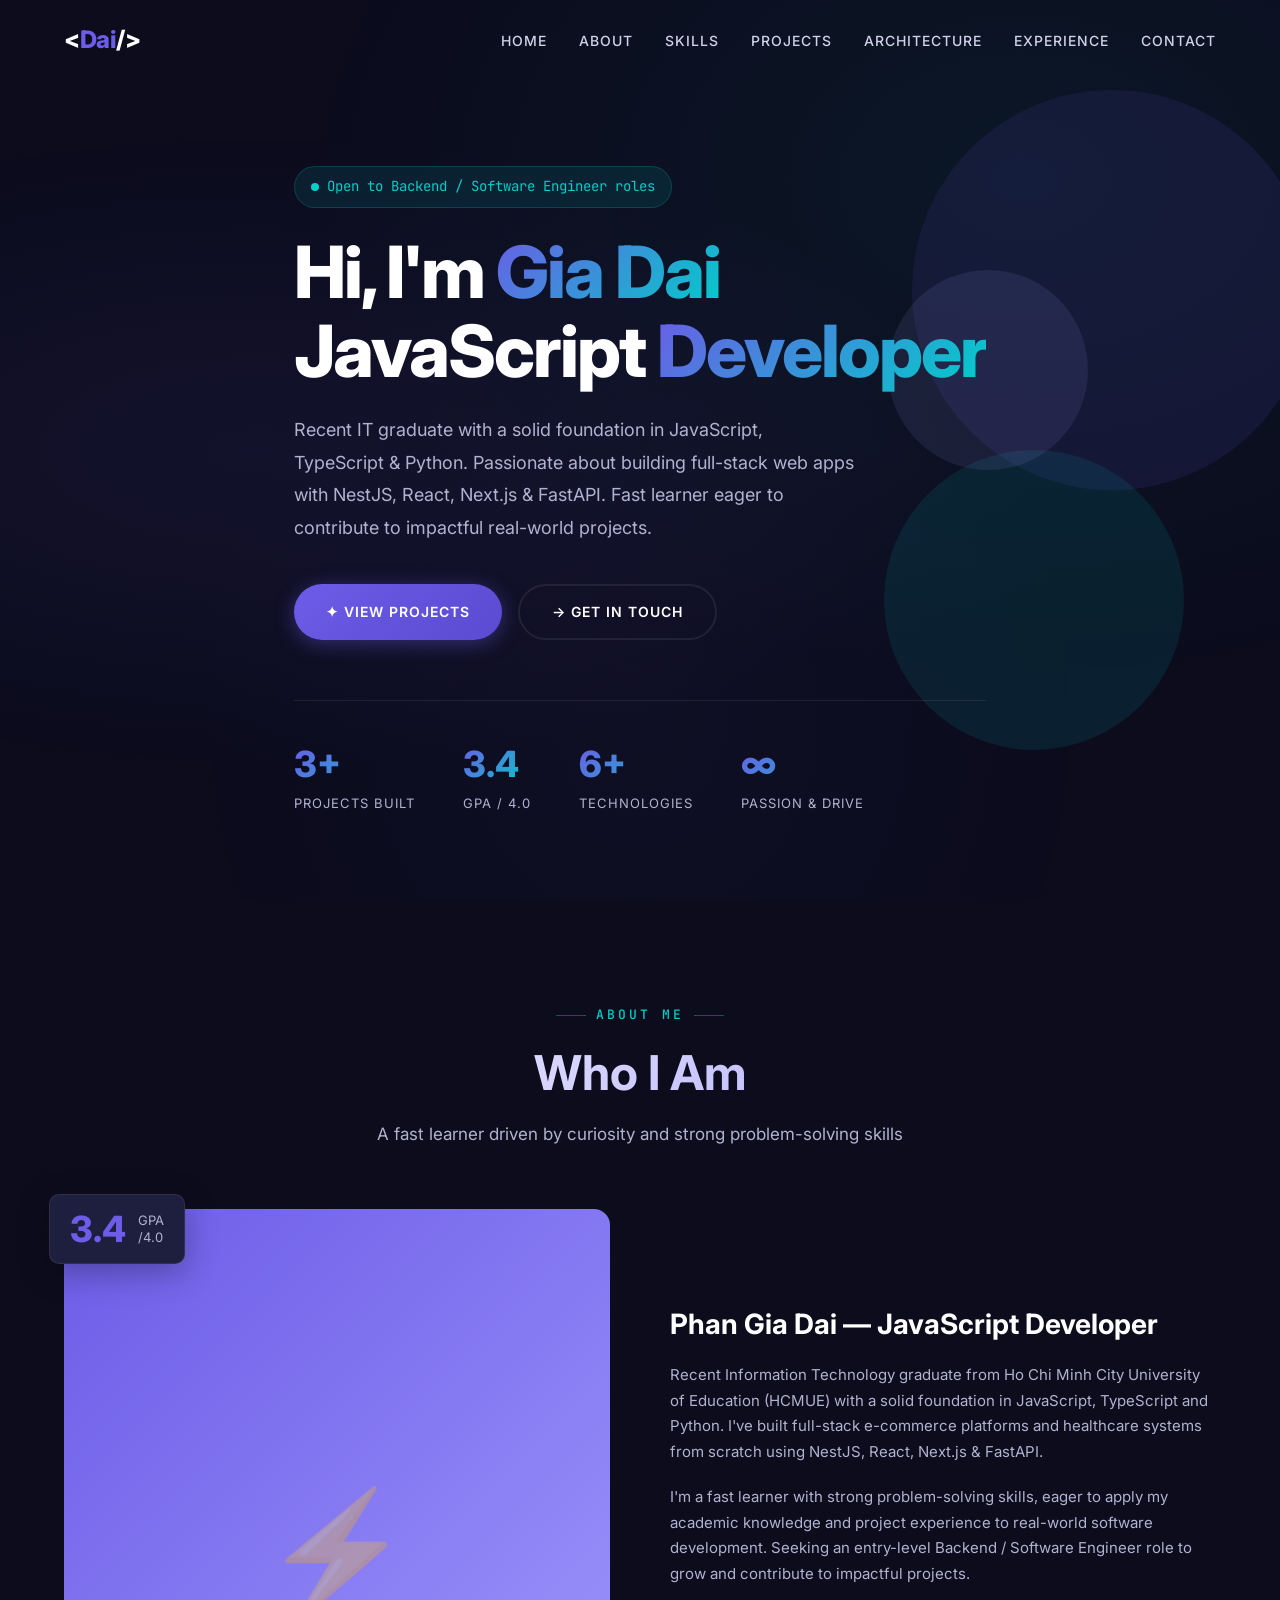
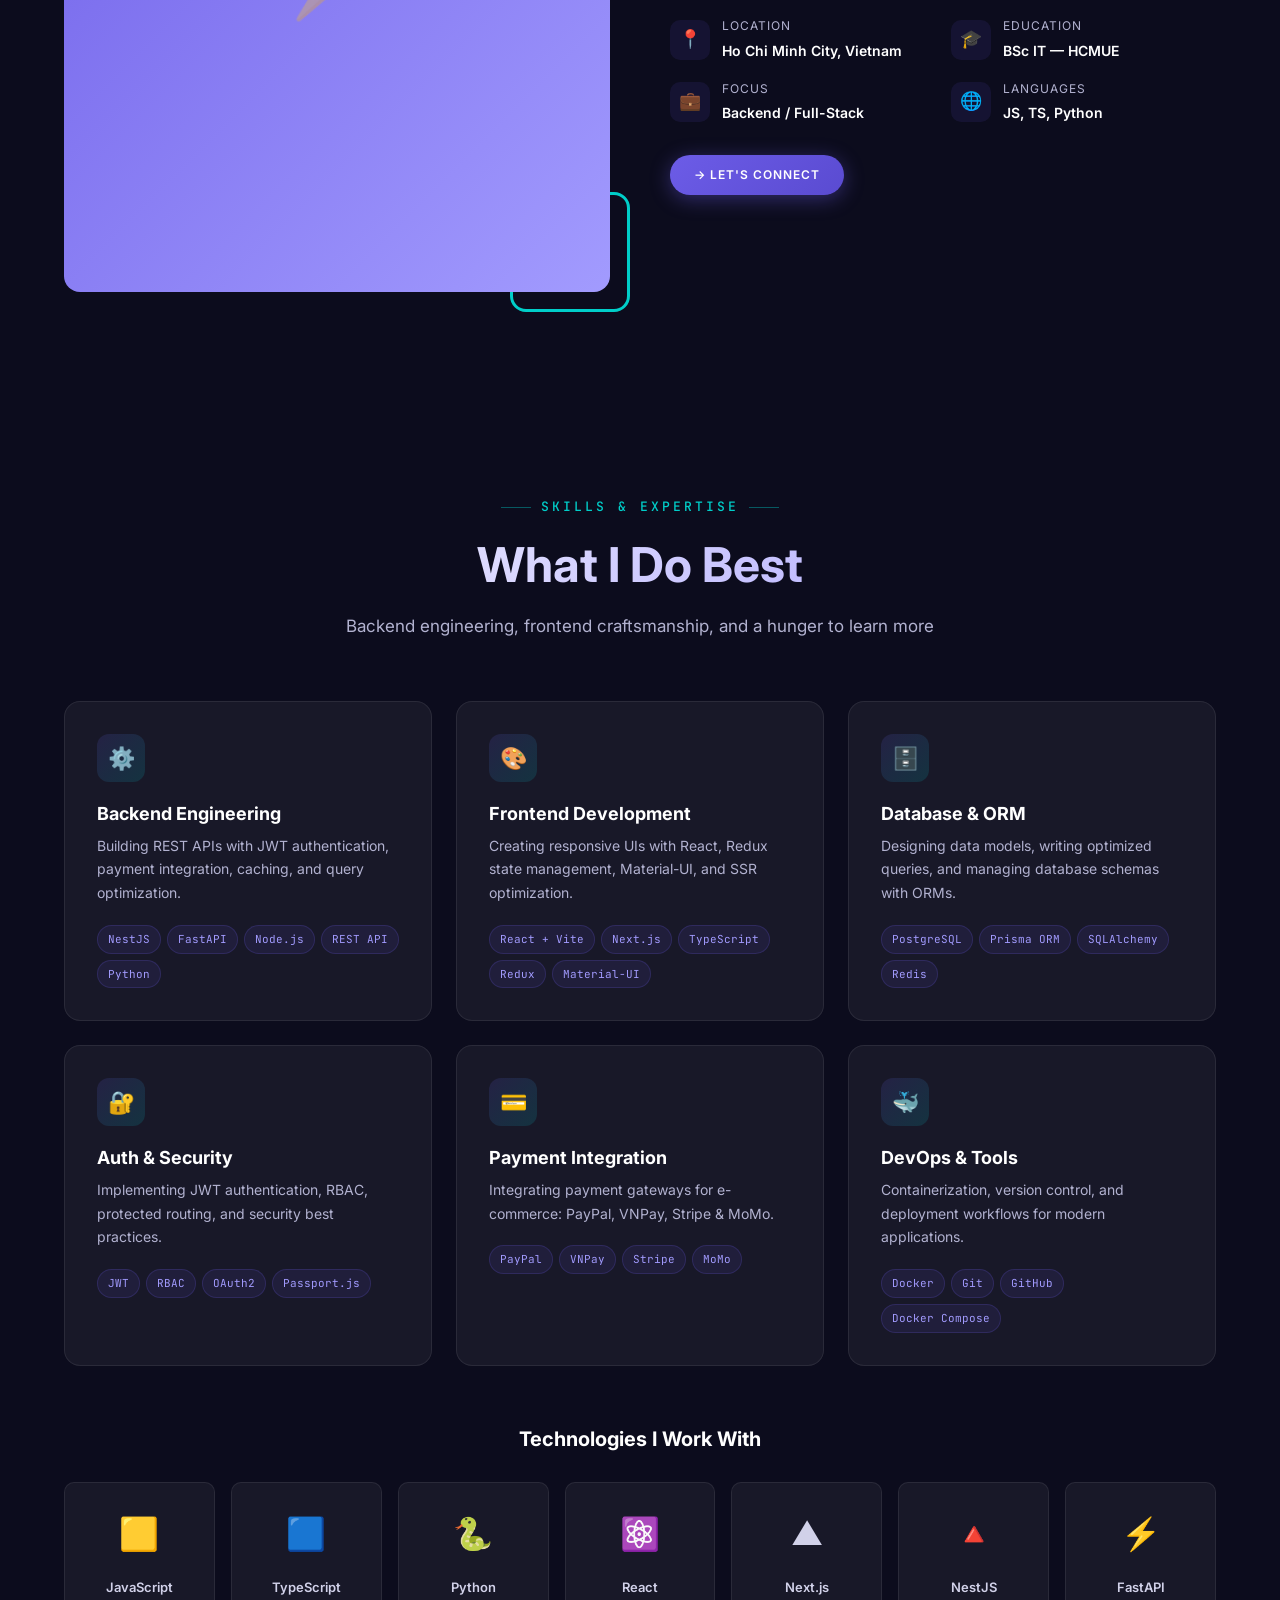
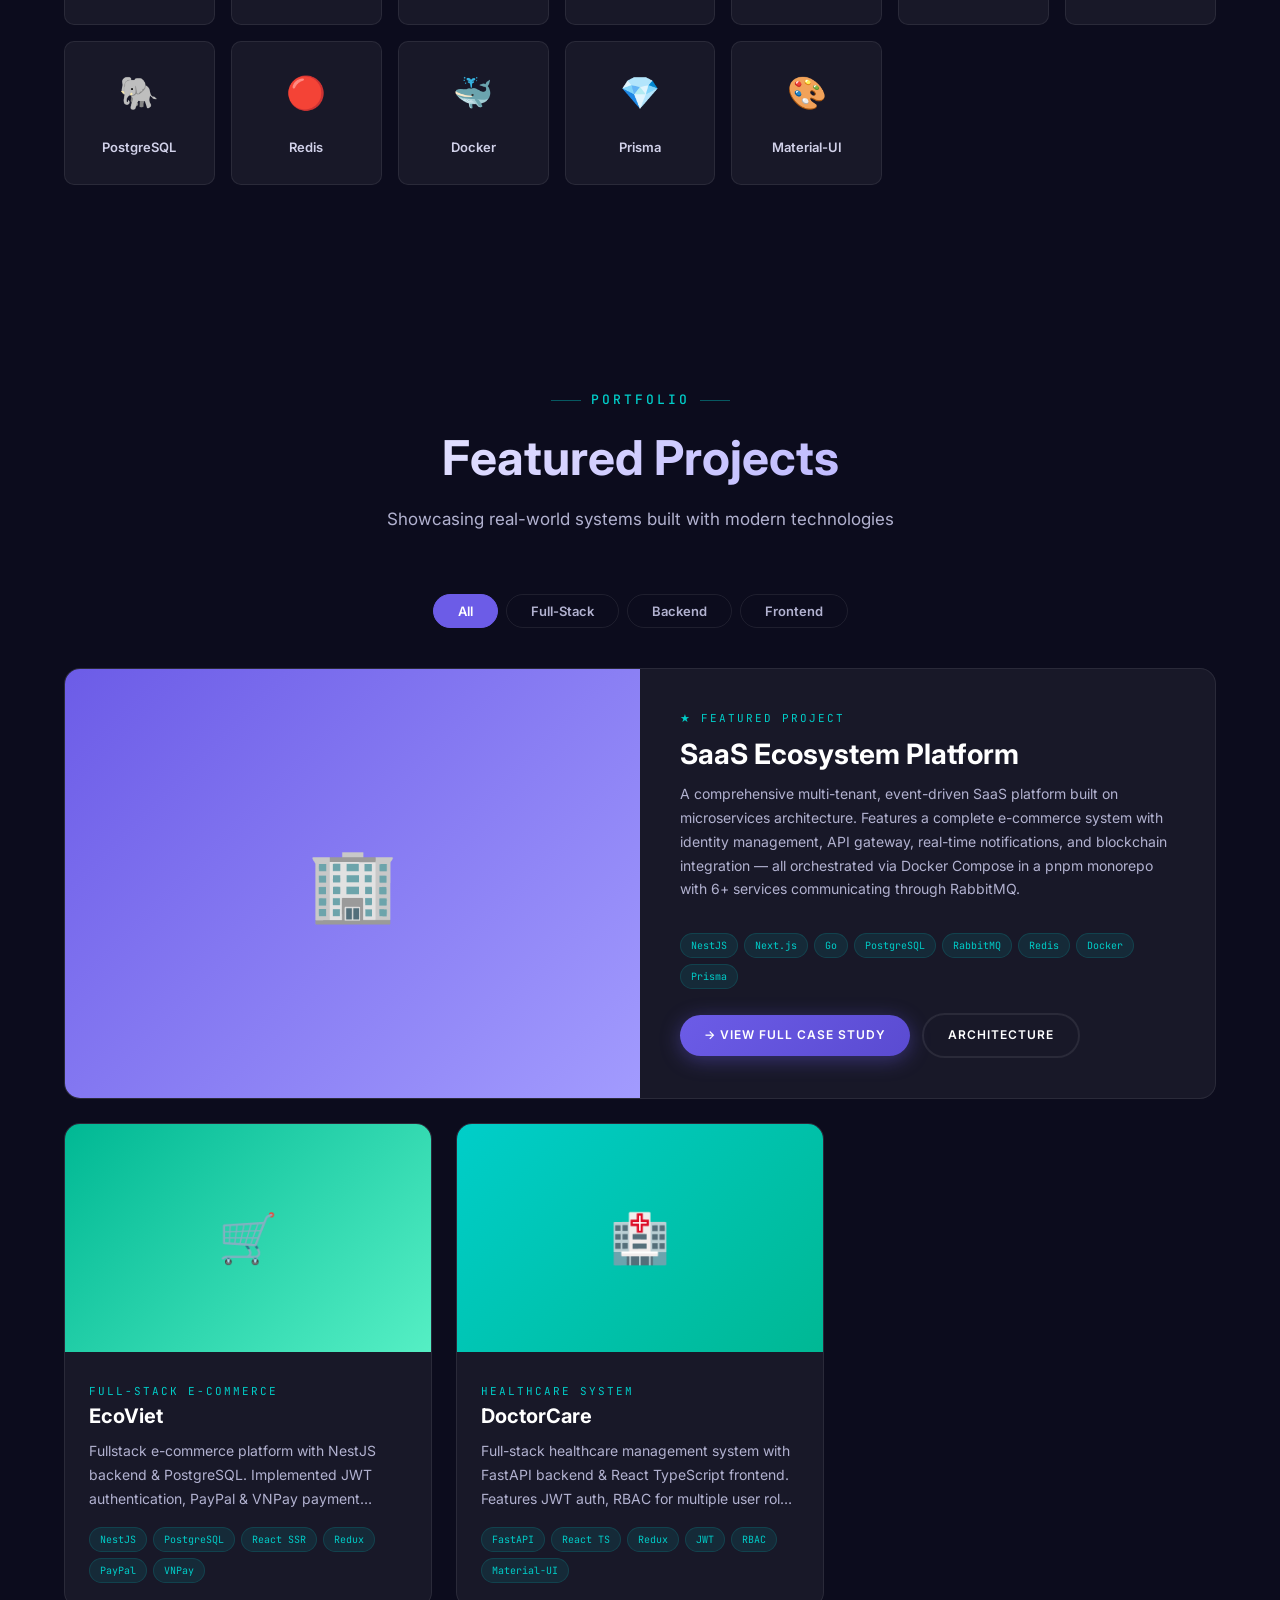
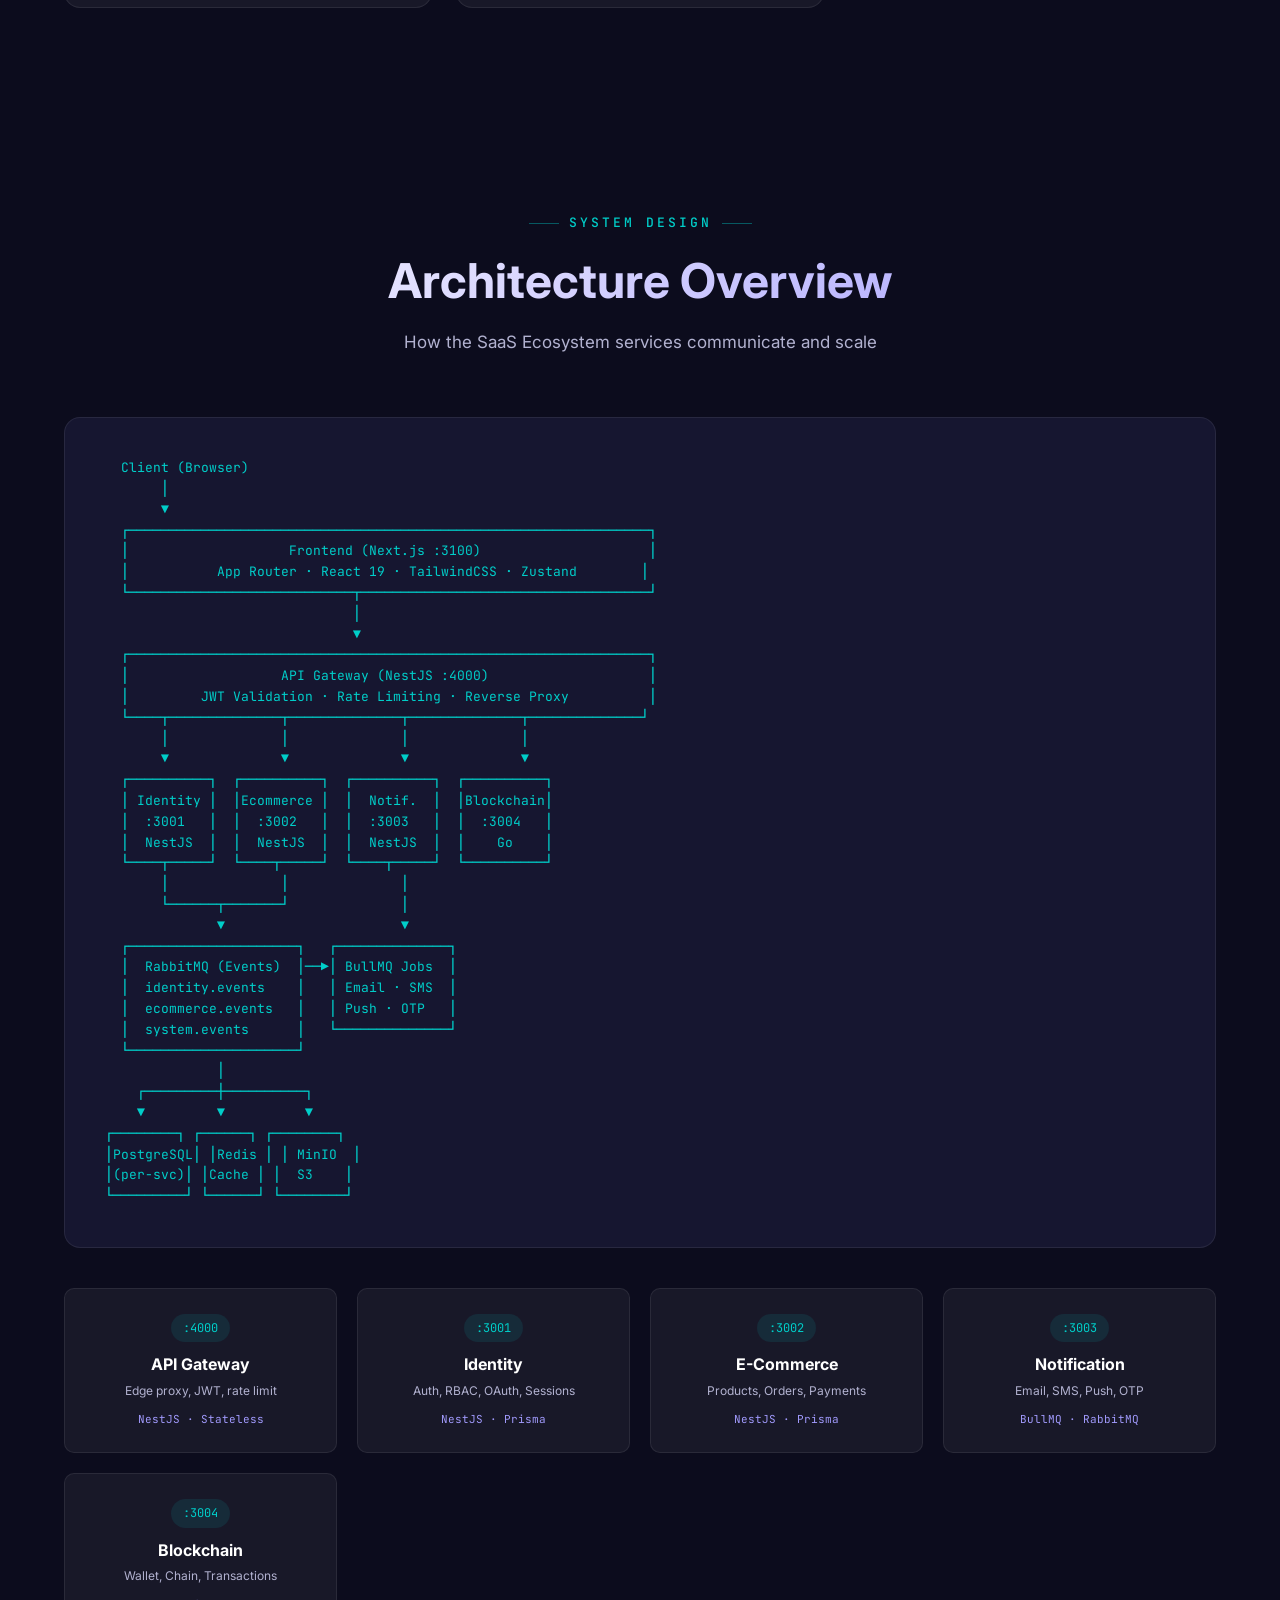
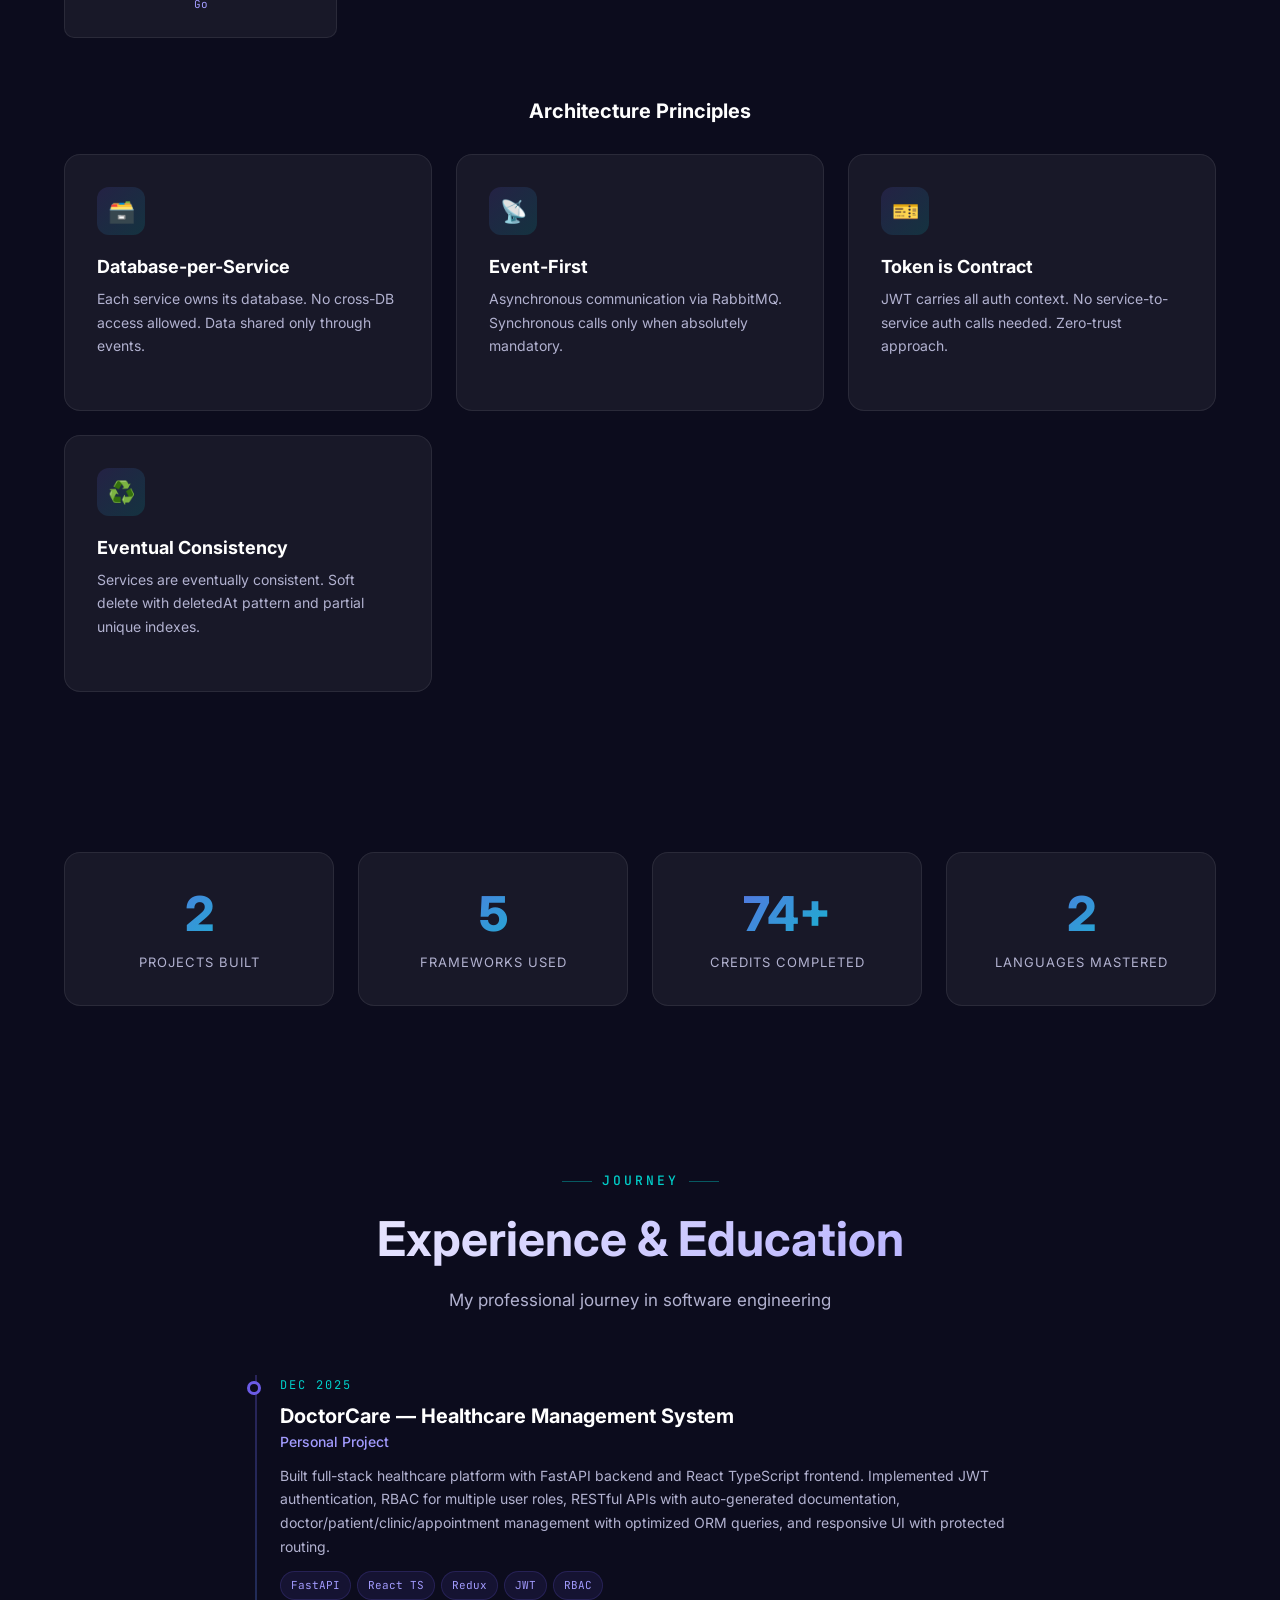
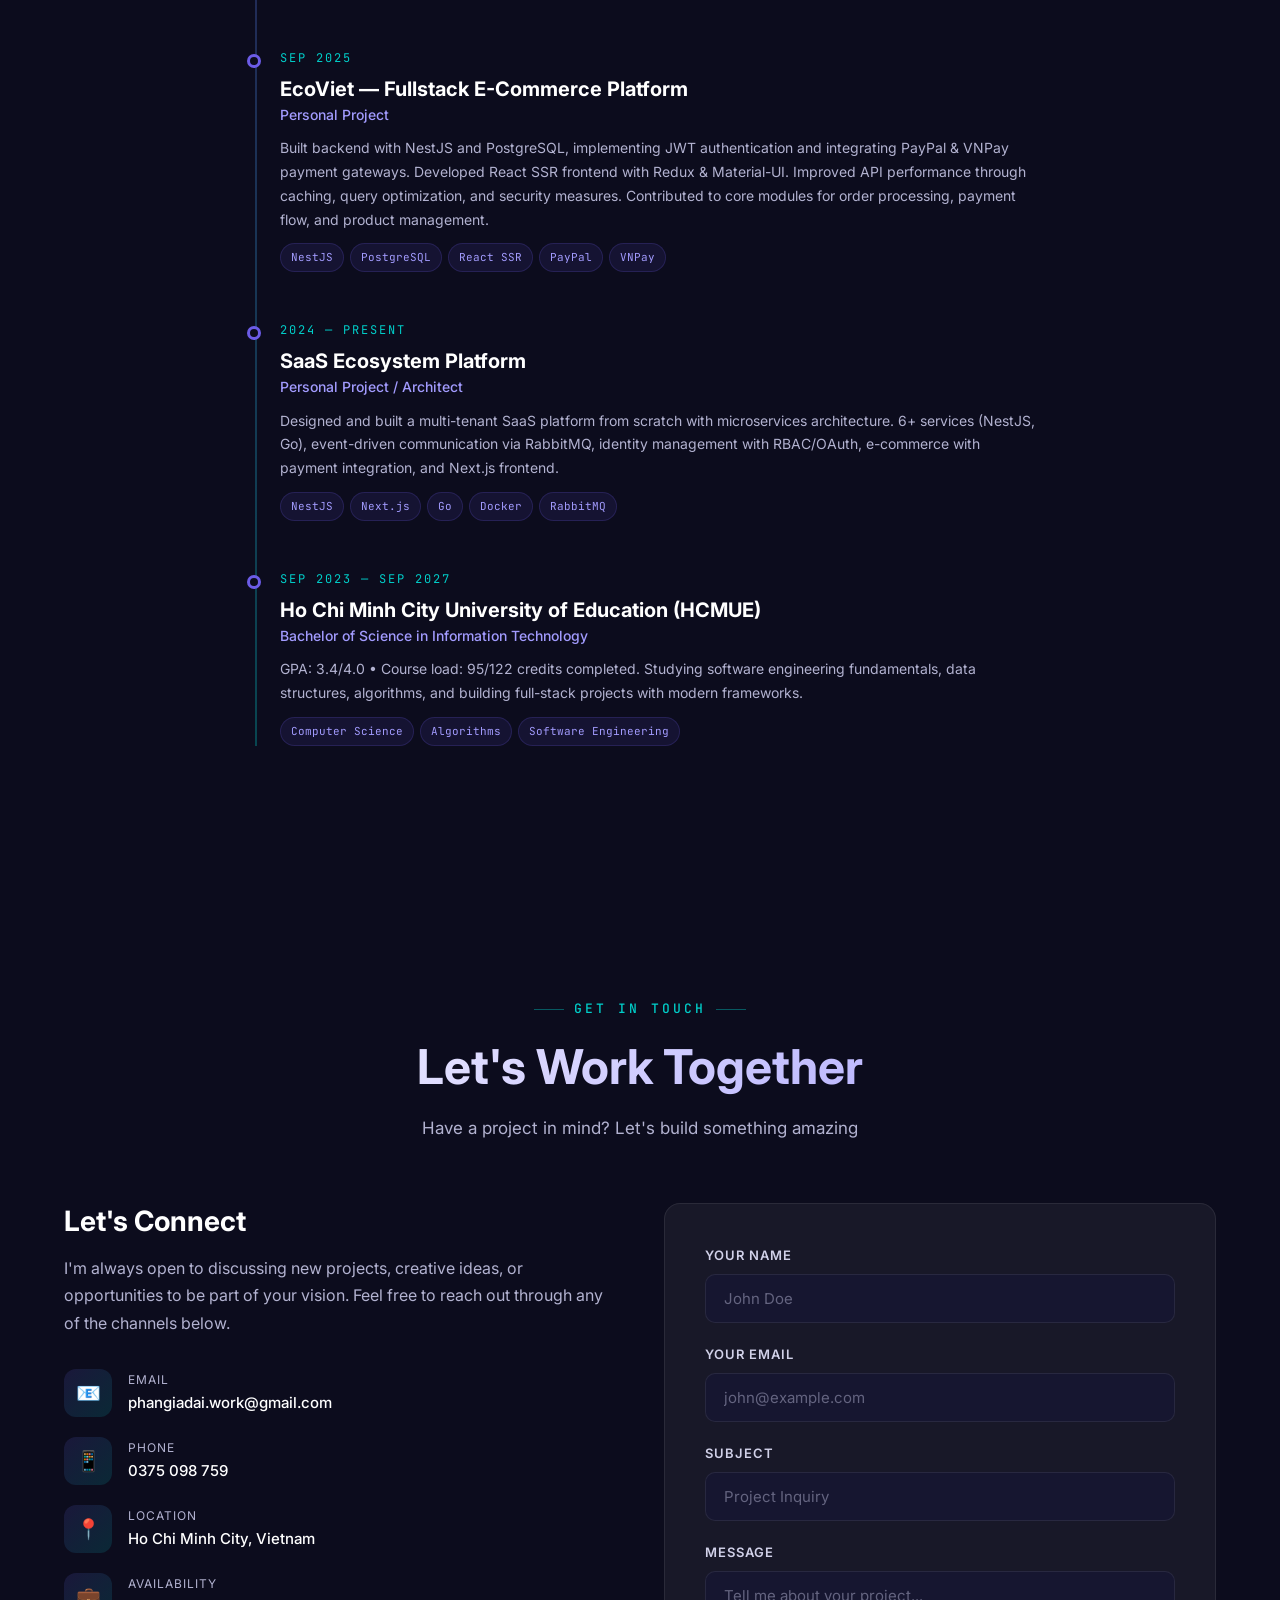
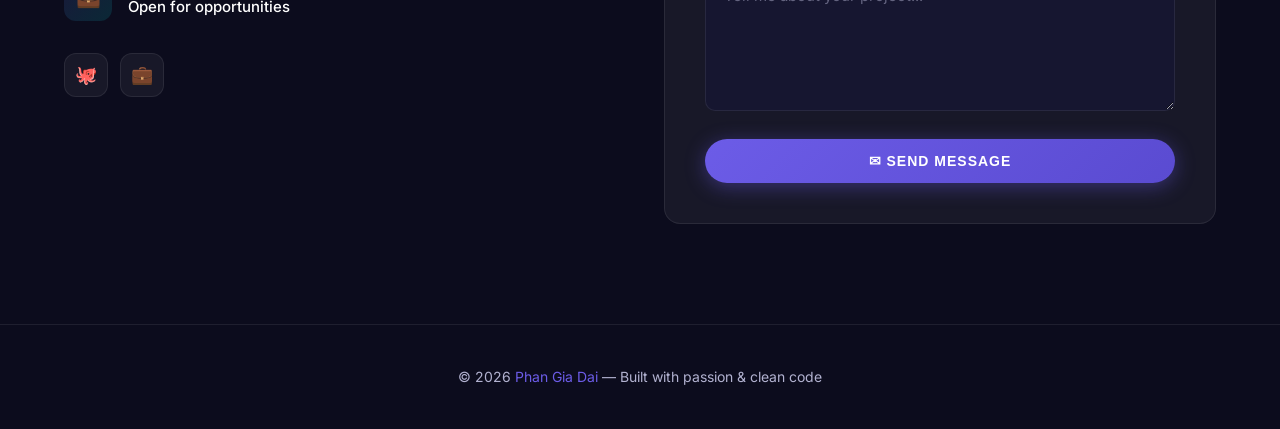
==== index.html @ 035bccf8 "init" ====
<!DOCTYPE html>
<html lang="vi">
<head>
  <meta charset="UTF-8">
  <meta name="viewport" content="width=device-width, initial-scale=1.0">
  <meta name="description" content="Phan Gia Dai - JavaScript Developer | Portfolio showcasing full-stack web development, NestJS, React, FastAPI">
  <meta name="author" content="Phan Gia Dai">
  <title>Phan Gia Dai | JavaScript Developer</title>

  <!-- Fonts -->
  <link rel="preconnect" href="https://fonts.googleapis.com">
  <link rel="preconnect" href="https://fonts.gstatic.com" crossorigin>
  <link href="https://fonts.googleapis.com/css2?family=Inter:wght@300;400;500;600;700;800;900&family=JetBrains+Mono:wght@400;500;600;700&display=swap" rel="stylesheet">

  <!-- Styles -->
  <link rel="stylesheet" href="css/style.css">

  <!-- Favicon -->
  <link rel="icon" href="data:image/svg+xml,<svg xmlns='http://www.w3.org/2000/svg' viewBox='0 0 100 100'><text y='.9em' font-size='90'>⚡</text></svg>">
</head>
<body>

  <!-- ==================== NAVIGATION ==================== -->
  <nav class="navbar" id="navbar">
    <div class="container">
      <a href="#hero" class="nav-logo">&lt;<span>Dai</span>/&gt;</a>
      <ul class="nav-links" id="navLinks">
        <li><a href="#hero">Home</a></li>
        <li><a href="#about">About</a></li>
        <li><a href="#skills">Skills</a></li>
        <li><a href="#projects">Projects</a></li>
        <li><a href="#architecture">Architecture</a></li>
        <li><a href="#experience">Experience</a></li>
        <li><a href="#contact">Contact</a></li>
      </ul>
      <div class="nav-toggle" id="navToggle">
        <span></span>
        <span></span>
        <span></span>
      </div>
    </div>
  </nav>

  <!-- ==================== HERO ==================== -->
  <section class="hero" id="hero">
    <div class="container">
      <div class="hero-content">
        <div class="hero-label">
          <span class="dot"></span>
          Open to Backend / Software Engineer roles
        </div>
        <h1 class="hero-title">
          Hi, I'm <span class="gradient">Gia Dai</span><br>
          JavaScript <span class="gradient">Developer</span>
        </h1>
        <p class="hero-desc">
          Recent IT graduate with a solid foundation in JavaScript, TypeScript &amp; Python. 
          Passionate about building full-stack web apps with NestJS, React, Next.js &amp; FastAPI. 
          Fast learner eager to contribute to impactful real-world projects.
        </p>
        <div class="hero-buttons">
          <a href="#projects" class="btn btn-primary">
            ✦ View Projects
          </a>
          <a href="#contact" class="btn btn-outline">
            → Get in Touch
          </a>
        </div>
        <div class="hero-stats">
          <div class="hero-stat">
            <h3>3+</h3>
            <p>Projects Built</p>
          </div>
          <div class="hero-stat">
            <h3>3.4</h3>
            <p>GPA / 4.0</p>
          </div>
          <div class="hero-stat">
            <h3>6+</h3>
            <p>Technologies</p>
          </div>
          <div class="hero-stat">
            <h3>∞</h3>
            <p>Passion & Drive</p>
          </div>
        </div>
      </div>
    </div>
    <div class="hero-shapes">
      <div class="shape shape-1"></div>
      <div class="shape shape-2"></div>
      <div class="shape shape-3"></div>
    </div>
  </section>

  <!-- ==================== ABOUT ==================== -->
  <section class="section" id="about">
    <div class="container">
      <div class="section-header">
        <span class="section-label">About Me</span>
        <h2 class="section-title">Who I Am</h2>
        <p class="section-desc">A fast learner driven by curiosity and strong problem-solving skills</p>
      </div>
      <div class="about-grid">
        <div class="about-image fade-up">
          <div class="about-image-main glow-purple">
            <span class="code-icon">⚡</span>
          </div>
          <div class="about-image-decoration"></div>
          <div class="about-image-float">
            <span class="years">3.4</span>
            <span>GPA<br>/4.0</span>
          </div>
        </div>
        <div class="about-text fade-up">
          <h3>Phan Gia Dai — JavaScript Developer</h3>
          <p>
            Recent Information Technology graduate from Ho Chi Minh City University of Education (HCMUE) 
            with a solid foundation in JavaScript, TypeScript and Python. I've built full-stack 
            e-commerce platforms and healthcare systems from scratch using NestJS, React, Next.js &amp; FastAPI.
          </p>
          <p>
            I'm a fast learner with strong problem-solving skills, eager to apply my academic knowledge 
            and project experience to real-world software development. Seeking an entry-level 
            Backend / Software Engineer role to grow and contribute to impactful projects.
          </p>
          <div class="about-info">
            <div class="about-info-item">
              <div class="icon">📍</div>
              <div>
                <div class="label">Location</div>
                <div class="value">Ho Chi Minh City, Vietnam</div>
              </div>
            </div>
            <div class="about-info-item">
              <div class="icon">🎓</div>
              <div>
                <div class="label">Education</div>
                <div class="value">BSc IT — HCMUE</div>
              </div>
            </div>
            <div class="about-info-item">
              <div class="icon">💼</div>
              <div>
                <div class="label">Focus</div>
                <div class="value">Backend / Full-Stack</div>
              </div>
            </div>
            <div class="about-info-item">
              <div class="icon">🌐</div>
              <div>
                <div class="label">Languages</div>
                <div class="value">JS, TS, Python</div>
              </div>
            </div>
          </div>
          <a href="#contact" class="btn btn-primary btn-sm">→ Let's Connect</a>
        </div>
      </div>
    </div>
  </section>

  <!-- ==================== SKILLS ==================== -->
  <section class="section" id="skills">
    <div class="container">
      <div class="section-header">
        <span class="section-label">Skills & Expertise</span>
        <h2 class="section-title">What I Do Best</h2>
        <p class="section-desc">Backend engineering, frontend craftsmanship, and a hunger to learn more</p>
      </div>

      <div class="skills-grid">
        <!-- Backend -->
        <div class="skill-card fade-up">
          <div class="skill-icon">⚙️</div>
          <h3>Backend Engineering</h3>
          <p>Building REST APIs with JWT authentication, payment integration, caching, and query optimization.</p>
          <div class="skill-tags">
            <span class="skill-tag">NestJS</span>
            <span class="skill-tag">FastAPI</span>
            <span class="skill-tag">Node.js</span>
            <span class="skill-tag">REST API</span>
            <span class="skill-tag">Python</span>
          </div>
        </div>

        <!-- Frontend -->
        <div class="skill-card fade-up">
          <div class="skill-icon">🎨</div>
          <h3>Frontend Development</h3>
          <p>Creating responsive UIs with React, Redux state management, Material-UI, and SSR optimization.</p>
          <div class="skill-tags">
            <span class="skill-tag">React + Vite</span>
            <span class="skill-tag">Next.js</span>
            <span class="skill-tag">TypeScript</span>
            <span class="skill-tag">Redux</span>
            <span class="skill-tag">Material-UI</span>
          </div>
        </div>

        <!-- Database -->
        <div class="skill-card fade-up">
          <div class="skill-icon">🗄️</div>
          <h3>Database & ORM</h3>
          <p>Designing data models, writing optimized queries, and managing database schemas with ORMs.</p>
          <div class="skill-tags">
            <span class="skill-tag">PostgreSQL</span>
            <span class="skill-tag">Prisma ORM</span>
            <span class="skill-tag">SQLAlchemy</span>
            <span class="skill-tag">Redis</span>
          </div>
        </div>

        <!-- Auth & Security -->
        <div class="skill-card fade-up">
          <div class="skill-icon">🔐</div>
          <h3>Auth & Security</h3>
          <p>Implementing JWT authentication, RBAC, protected routing, and security best practices.</p>
          <div class="skill-tags">
            <span class="skill-tag">JWT</span>
            <span class="skill-tag">RBAC</span>
            <span class="skill-tag">OAuth2</span>
            <span class="skill-tag">Passport.js</span>
          </div>
        </div>

        <!-- Payment -->
        <div class="skill-card fade-up">
          <div class="skill-icon">💳</div>
          <h3>Payment Integration</h3>
          <p>Integrating payment gateways for e-commerce: PayPal, VNPay, Stripe &amp; MoMo.</p>
          <div class="skill-tags">
            <span class="skill-tag">PayPal</span>
            <span class="skill-tag">VNPay</span>
            <span class="skill-tag">Stripe</span>
            <span class="skill-tag">MoMo</span>
          </div>
        </div>

        <!-- DevOps -->
        <div class="skill-card fade-up">
          <div class="skill-icon">🐳</div>
          <h3>DevOps & Tools</h3>
          <p>Containerization, version control, and deployment workflows for modern applications.</p>
          <div class="skill-tags">
            <span class="skill-tag">Docker</span>
            <span class="skill-tag">Git</span>
            <span class="skill-tag">GitHub</span>
            <span class="skill-tag">Docker Compose</span>
          </div>
        </div>
      </div>

      <!-- Tech Stack Icons -->
      <div style="margin-top: 60px;">
        <h3 style="text-align: center; margin-bottom: 30px; font-size: 20px;">Technologies I Work With</h3>
        <div class="tech-grid">
          <div class="tech-item fade-up"><span class="emoji">🟨</span><span>JavaScript</span></div>
          <div class="tech-item fade-up"><span class="emoji">🟦</span><span>TypeScript</span></div>
          <div class="tech-item fade-up"><span class="emoji">🐍</span><span>Python</span></div>
          <div class="tech-item fade-up"><span class="emoji">⚛️</span><span>React</span></div>
          <div class="tech-item fade-up"><span class="emoji">▲</span><span>Next.js</span></div>
          <div class="tech-item fade-up"><span class="emoji">🔺</span><span>NestJS</span></div>
          <div class="tech-item fade-up"><span class="emoji">⚡</span><span>FastAPI</span></div>
          <div class="tech-item fade-up"><span class="emoji">🐘</span><span>PostgreSQL</span></div>
          <div class="tech-item fade-up"><span class="emoji">🔴</span><span>Redis</span></div>
          <div class="tech-item fade-up"><span class="emoji">🐳</span><span>Docker</span></div>
          <div class="tech-item fade-up"><span class="emoji">💎</span><span>Prisma</span></div>
          <div class="tech-item fade-up"><span class="emoji">🎨</span><span>Material-UI</span></div>
        </div>
      </div>
    </div>
  </section>

  <!-- ==================== PROJECTS ==================== -->
  <section class="section" id="projects">
    <div class="container">
      <div class="section-header">
        <span class="section-label">Portfolio</span>
        <h2 class="section-title">Featured Projects</h2>
        <p class="section-desc">Showcasing real-world systems built with modern technologies</p>
      </div>

      <div class="portfolio-filters">
        <button class="filter-btn active" data-filter="all">All</button>
        <button class="filter-btn" data-filter="fullstack">Full-Stack</button>
        <button class="filter-btn" data-filter="backend">Backend</button>
        <button class="filter-btn" data-filter="frontend">Frontend</button>
      </div>

      <div class="portfolio-grid">

        <!-- FEATURED: SaaS Ecosystem -->
        <div class="project-featured fade-up" data-category="fullstack">
          <div class="project-image">
            <div class="project-image-bg glow-purple" style="font-size: 72px;">
              🏢
            </div>
          </div>
          <div class="project-content">
            <span class="project-category">★ Featured Project</span>
            <h3>SaaS Ecosystem Platform</h3>
            <p>
              A comprehensive multi-tenant, event-driven SaaS platform built on microservices architecture. 
              Features a complete e-commerce system with identity management, API gateway, real-time 
              notifications, and blockchain integration — all orchestrated via Docker Compose in a 
              pnpm monorepo with 6+ services communicating through RabbitMQ.
            </p>
            <div class="project-tech" style="margin-top: 16px;">
              <span class="project-tech-tag">NestJS</span>
              <span class="project-tech-tag">Next.js</span>
              <span class="project-tech-tag">Go</span>
              <span class="project-tech-tag">PostgreSQL</span>
              <span class="project-tech-tag">RabbitMQ</span>
              <span class="project-tech-tag">Redis</span>
              <span class="project-tech-tag">Docker</span>
              <span class="project-tech-tag">Prisma</span>
            </div>
            <div style="margin-top: 24px;">
              <a href="project-saas.html" class="btn btn-primary btn-sm">→ View Full Case Study</a>
              <a href="#architecture" class="btn btn-outline btn-sm" style="margin-left: 8px;">Architecture</a>
            </div>
          </div>
        </div>

        <!-- EcoViet -->
        <div class="project-card fade-up" data-category="fullstack">
          <div class="project-image">
            <div class="project-image-bg glow-green">🛒</div>
            <div class="project-overlay">
              <a href="https://github.com/phangiadaiwork/EcoViet" target="_blank" rel="noopener noreferrer" class="btn btn-primary btn-sm">View on GitHub</a>
            </div>
          </div>
          <div class="project-content">
            <span class="project-category">Full-Stack E-Commerce</span>
            <h3>EcoViet</h3>
            <p>
              Fullstack e-commerce platform with NestJS backend &amp; PostgreSQL. Implemented JWT authentication,
              PayPal &amp; VNPay payment gateways, React SSR frontend with Redux &amp; Material-UI. 
              Optimized API performance through caching, query optimization, and security measures.
            </p>
            <div class="project-tech">
              <span class="project-tech-tag">NestJS</span>
              <span class="project-tech-tag">PostgreSQL</span>
              <span class="project-tech-tag">React SSR</span>
              <span class="project-tech-tag">Redux</span>
              <span class="project-tech-tag">PayPal</span>
              <span class="project-tech-tag">VNPay</span>
            </div>
          </div>
        </div>

        <!-- DoctorCare -->
        <div class="project-card fade-up" data-category="fullstack">
          <div class="project-image">
            <div class="project-image-bg glow-teal">🏥</div>
            <div class="project-overlay">
              <a href="https://github.com/fidai/doctorcare" target="_blank" rel="noopener noreferrer" class="btn btn-primary btn-sm">View on GitHub</a>
            </div>
          </div>
          <div class="project-content">
            <span class="project-category">Healthcare System</span>
            <h3>DoctorCare</h3>
            <p>
              Full-stack healthcare management system with FastAPI backend &amp; React TypeScript frontend. 
              Features JWT auth, RBAC for multiple user roles, auto-generated API docs, doctor/patient/clinic 
              management, appointment scheduling, and responsive UI with protected routing.
            </p>
            <div class="project-tech">
              <span class="project-tech-tag">FastAPI</span>
              <span class="project-tech-tag">React TS</span>
              <span class="project-tech-tag">Redux</span>
              <span class="project-tech-tag">JWT</span>
              <span class="project-tech-tag">RBAC</span>
              <span class="project-tech-tag">Material-UI</span>
            </div>
          </div>
        </div>

      </div>
    </div>
  </section>

  <!-- ==================== ARCHITECTURE ==================== -->
  <section class="section" id="architecture">
    <div class="container">
      <div class="section-header">
        <span class="section-label">System Design</span>
        <h2 class="section-title">Architecture Overview</h2>
        <p class="section-desc">How the SaaS Ecosystem services communicate and scale</p>
      </div>

      <div class="arch-diagram fade-up">
<pre>
  Client (Browser)
       │
       ▼
  ┌─────────────────────────────────────────────────────────────────┐
  │                    Frontend (Next.js :3100)                     │
  │           App Router · React 19 · TailwindCSS · Zustand        │
  └────────────────────────────┬────────────────────────────────────┘
                               │
                               ▼
  ┌─────────────────────────────────────────────────────────────────┐
  │                   API Gateway (NestJS :4000)                    │
  │         JWT Validation · Rate Limiting · Reverse Proxy          │
  └────┬──────────────┬──────────────┬──────────────┬──────────────┘
       │              │              │              │
       ▼              ▼              ▼              ▼
  ┌──────────┐  ┌──────────┐  ┌──────────┐  ┌──────────┐
  │ Identity │  │Ecommerce │  │  Notif.  │  │Blockchain│
  │  :3001   │  │  :3002   │  │  :3003   │  │  :3004   │
  │  NestJS  │  │  NestJS  │  │  NestJS  │  │    Go    │
  └────┬─────┘  └────┬─────┘  └────┬─────┘  └──────────┘
       │              │              │
       └──────┬───────┘              │
              ▼                      ▼
  ┌─────────────────────┐   ┌──────────────┐
  │  RabbitMQ (Events)  │──▶│ BullMQ Jobs  │
  │  identity.events    │   │ Email · SMS  │
  │  ecommerce.events   │   │ Push · OTP   │
  │  system.events      │   └──────────────┘
  └─────────────────────┘
              │
    ┌─────────┼──────────┐
    ▼         ▼          ▼
┌────────┐ ┌──────┐ ┌────────┐
│PostgreSQL│ │Redis │ │ MinIO  │
│(per-svc)│ │Cache │ │  S3    │
└─────────┘ └──────┘ └────────┘
</pre>
      </div>

      <div class="arch-services">
        <div class="arch-service fade-up">
          <span class="port">:4000</span>
          <h4>API Gateway</h4>
          <p>Edge proxy, JWT, rate limit</p>
          <div class="tech-label">NestJS · Stateless</div>
        </div>
        <div class="arch-service fade-up">
          <span class="port">:3001</span>
          <h4>Identity</h4>
          <p>Auth, RBAC, OAuth, Sessions</p>
          <div class="tech-label">NestJS · Prisma</div>
        </div>
        <div class="arch-service fade-up">
          <span class="port">:3002</span>
          <h4>E-Commerce</h4>
          <p>Products, Orders, Payments</p>
          <div class="tech-label">NestJS · Prisma</div>
        </div>
        <div class="arch-service fade-up">
          <span class="port">:3003</span>
          <h4>Notification</h4>
          <p>Email, SMS, Push, OTP</p>
          <div class="tech-label">BullMQ · RabbitMQ</div>
        </div>
        <div class="arch-service fade-up">
          <span class="port">:3004</span>
          <h4>Blockchain</h4>
          <p>Wallet, Chain, Transactions</p>
          <div class="tech-label">Go</div>
        </div>
      </div>

      <!-- Architecture Principles -->
      <div style="margin-top: 60px;">
        <h3 style="text-align: center; margin-bottom: 30px; font-size: 20px;">Architecture Principles</h3>
        <div class="skills-grid">
          <div class="skill-card fade-up">
            <div class="skill-icon">🗃️</div>
            <h3>Database-per-Service</h3>
            <p>Each service owns its database. No cross-DB access allowed. Data shared only through events.</p>
          </div>
          <div class="skill-card fade-up">
            <div class="skill-icon">📡</div>
            <h3>Event-First</h3>
            <p>Asynchronous communication via RabbitMQ. Synchronous calls only when absolutely mandatory.</p>
          </div>
          <div class="skill-card fade-up">
            <div class="skill-icon">🎫</div>
            <h3>Token is Contract</h3>
            <p>JWT carries all auth context. No service-to-service auth calls needed. Zero-trust approach.</p>
          </div>
          <div class="skill-card fade-up">
            <div class="skill-icon">♻️</div>
            <h3>Eventual Consistency</h3>
            <p>Services are eventually consistent. Soft delete with deletedAt pattern and partial unique indexes.</p>
          </div>
        </div>
      </div>
    </div>
  </section>

  <!-- ==================== COUNTERS ==================== -->
  <section class="section" style="padding: 60px 0;">
    <div class="container">
      <div class="counters">
        <div class="counter-box fade-up">
          <div class="counter-number" data-target="3">0</div>
          <p>Projects Built</p>
        </div>
        <div class="counter-box fade-up">
          <div class="counter-number" data-target="6">0</div>
          <p>Frameworks Used</p>
        </div>
        <div class="counter-box fade-up">
          <div class="counter-number" data-target="95">0</div>
          <p>Credits Completed</p>
        </div>
        <div class="counter-box fade-up">
          <div class="counter-number" data-target="3">0</div>
          <p>Languages Mastered</p>
        </div>
      </div>
    </div>
  </section>

  <!-- ==================== EXPERIENCE ==================== -->
  <section class="section" id="experience">
    <div class="container">
      <div class="section-header">
        <span class="section-label">Journey</span>
        <h2 class="section-title">Experience & Education</h2>
        <p class="section-desc">My professional journey in software engineering</p>
      </div>

      <div class="timeline">
        <div class="timeline-item fade-up">
          <div class="timeline-date">Dec 2025</div>
          <h3>DoctorCare — Healthcare Management System</h3>
          <h4>Personal Project</h4>
          <p>
            Built full-stack healthcare platform with FastAPI backend and React TypeScript frontend. 
            Implemented JWT authentication, RBAC for multiple user roles, RESTful APIs with 
            auto-generated documentation, doctor/patient/clinic/appointment management with 
            optimized ORM queries, and responsive UI with protected routing.
          </p>
          <div class="timeline-tags">
            <span class="skill-tag">FastAPI</span>
            <span class="skill-tag">React TS</span>
            <span class="skill-tag">Redux</span>
            <span class="skill-tag">JWT</span>
            <span class="skill-tag">RBAC</span>
          </div>
        </div>

        <div class="timeline-item fade-up">
          <div class="timeline-date">Sep 2025</div>
          <h3>EcoViet — Fullstack E-Commerce Platform</h3>
          <h4>Personal Project</h4>
          <p>
            Built backend with NestJS and PostgreSQL, implementing JWT authentication and integrating 
            PayPal &amp; VNPay payment gateways. Developed React SSR frontend with Redux &amp; Material-UI. 
            Improved API performance through caching, query optimization, and security measures. 
            Contributed to core modules for order processing, payment flow, and product management.
          </p>
          <div class="timeline-tags">
            <span class="skill-tag">NestJS</span>
            <span class="skill-tag">PostgreSQL</span>
            <span class="skill-tag">React SSR</span>
            <span class="skill-tag">PayPal</span>
            <span class="skill-tag">VNPay</span>
          </div>
        </div>

        <div class="timeline-item fade-up">
          <div class="timeline-date">2024 — Present</div>
          <h3>SaaS Ecosystem Platform</h3>
          <h4>Personal Project / Architect</h4>
          <p>
            Designed and built a multi-tenant SaaS platform from scratch with microservices architecture. 
            6+ services (NestJS, Go), event-driven communication via RabbitMQ, identity management 
            with RBAC/OAuth, e-commerce with payment integration, and Next.js frontend.
          </p>
          <div class="timeline-tags">
            <span class="skill-tag">NestJS</span>
            <span class="skill-tag">Next.js</span>
            <span class="skill-tag">Go</span>
            <span class="skill-tag">Docker</span>
            <span class="skill-tag">RabbitMQ</span>
          </div>
        </div>

        <div class="timeline-item fade-up">
          <div class="timeline-date">Sep 2023 — Sep 2027</div>
          <h3>Ho Chi Minh City University of Education (HCMUE)</h3>
          <h4>Bachelor of Science in Information Technology</h4>
          <p>
            GPA: 3.4/4.0 • Course load: 95/122 credits completed. 
            Studying software engineering fundamentals, data structures, algorithms, 
            and building full-stack projects with modern frameworks.
          </p>
          <div class="timeline-tags">
            <span class="skill-tag">Computer Science</span>
            <span class="skill-tag">Algorithms</span>
            <span class="skill-tag">Software Engineering</span>
          </div>
        </div>
      </div>
    </div>
  </section>

  <!-- ==================== CONTACT ==================== -->
  <section class="section" id="contact">
    <div class="container">
      <div class="section-header">
        <span class="section-label">Get in Touch</span>
        <h2 class="section-title">Let's Work Together</h2>
        <p class="section-desc">Have a project in mind? Let's build something amazing</p>
      </div>

      <div class="contact-grid">
        <div class="contact-info fade-up">
          <h3>Let's Connect</h3>
          <p>
            I'm always open to discussing new projects, creative ideas, or opportunities to 
            be part of your vision. Feel free to reach out through any of the channels below.
          </p>
          <div class="contact-items">
            <div class="contact-item">
              <div class="icon">📧</div>
              <div>
                <div class="label">Email</div>
                <div class="value"><a href="mailto:phangiadai.work@gmail.com">phangiadai.work@gmail.com</a></div>
              </div>
            </div>
            <div class="contact-item">
              <div class="icon">📱</div>
              <div>
                <div class="label">Phone</div>
                <div class="value"><a href="tel:+84375098759">0375 098 759</a></div>
              </div>
            </div>
            <div class="contact-item">
              <div class="icon">📍</div>
              <div>
                <div class="label">Location</div>
                <div class="value">Ho Chi Minh City, Vietnam</div>
              </div>
            </div>
            <div class="contact-item">
              <div class="icon">💼</div>
              <div>
                <div class="label">Availability</div>
                <div class="value">Open for opportunities</div>
              </div>
            </div>
          </div>
          <div class="contact-social">
            <a href="https://github.com/phangiadaiwork" target="_blank" rel="noopener noreferrer" title="GitHub">🐙</a>
            <a href="https://linkedin.com/in/dai-phan-1486b6348" target="_blank" rel="noopener noreferrer" title="LinkedIn">💼</a>
          </div>
        </div>

        <div class="contact-form fade-up">
          <form id="contactForm" onsubmit="return false;">
            <div class="form-group">
              <label for="name">Your Name</label>
              <input type="text" id="name" placeholder="John Doe" required>
            </div>
            <div class="form-group">
              <label for="email">Your Email</label>
              <input type="email" id="email" placeholder="john@example.com" required>
            </div>
            <div class="form-group">
              <label for="subject">Subject</label>
              <input type="text" id="subject" placeholder="Project Inquiry">
            </div>
            <div class="form-group">
              <label for="message">Message</label>
              <textarea id="message" placeholder="Tell me about your project..." required></textarea>
            </div>
            <button type="submit" class="btn btn-primary" style="width: 100%; justify-content: center;">
              ✉ Send Message
            </button>
          </form>
        </div>
      </div>
    </div>
  </section>

  <!-- ==================== FOOTER ==================== -->
  <footer class="footer">
    <div class="container">
      <p>&copy; 2026 <a href="#hero">Phan Gia Dai</a> — Built with passion & clean code</p>
    </div>
  </footer>

  <!-- ==================== SCROLL TO TOP ==================== -->
  <button class="scroll-top" id="scrollTop" aria-label="Scroll to top">↑</button>

  <!-- ==================== SCRIPTS ==================== -->
  <script src="js/main.js"></script>

</body>
</html>
---- css/style.css ----
/* ===================================================
   PORTFOLIO - Modern Personal Portfolio
   =================================================== */

/* ---------- CSS VARIABLES ---------- */
:root {
  --primary: #6c5ce7;
  --primary-dark: #5a4bd1;
  --primary-light: #a29bfe;
  --accent: #00cec9;
  --accent-dark: #00b894;
  --dark: #0c0c1d;
  --dark-2: #161630;
  --dark-3: #1e1e3f;
  --text: #b2b2d0;
  --text-light: #d1d1e9;
  --white: #ffffff;
  --glass: rgba(255, 255, 255, 0.05);
  --glass-border: rgba(255, 255, 255, 0.08);
  --shadow: 0 8px 32px rgba(0, 0, 0, 0.3);
  --shadow-sm: 0 4px 16px rgba(0, 0, 0, 0.2);
  --radius: 16px;
  --radius-sm: 10px;
  --transition: all 0.4s cubic-bezier(0.4, 0, 0.2, 1);
  --font: 'Inter', -apple-system, BlinkMacSystemFont, sans-serif;
  --font-mono: 'JetBrains Mono', 'Fira Code', monospace;
}

/* ---------- RESET ---------- */
*, *::before, *::after {
  margin: 0;
  padding: 0;
  box-sizing: border-box;
}

html {
  scroll-behavior: smooth;
  scroll-padding-top: 80px;
  overflow-x: hidden;
}

body {
  font-family: var(--font);
  font-size: 16px;
  line-height: 1.7;
  color: var(--text);
  background: var(--dark);
  -webkit-font-smoothing: antialiased;
}

a {
  text-decoration: none;
  color: inherit;
  transition: var(--transition);
}

img {
  max-width: 100%;
  height: auto;
  display: block;
}

ul {
  list-style: none;
}

h1, h2, h3, h4, h5, h6 {
  color: var(--white);
  font-weight: 700;
  line-height: 1.3;
}

::selection {
  background: var(--primary);
  color: var(--white);
}

/* ---------- SCROLLBAR ---------- */
::-webkit-scrollbar {
  width: 8px;
}
::-webkit-scrollbar-track {
  background: var(--dark);
}
::-webkit-scrollbar-thumb {
  background: var(--primary);
  border-radius: 4px;
}

/* ---------- ANIMATED BG GRADIENT ---------- */
body::before {
  content: '';
  position: fixed;
  top: 0;
  left: 0;
  width: 100%;
  height: 100%;
  background: 
    radial-gradient(ellipse at 20% 50%, rgba(108, 92, 231, 0.08) 0%, transparent 50%),
    radial-gradient(ellipse at 80% 20%, rgba(0, 206, 201, 0.06) 0%, transparent 50%),
    radial-gradient(ellipse at 50% 80%, rgba(108, 92, 231, 0.04) 0%, transparent 50%);
  pointer-events: none;
  z-index: 0;
}

/* ---------- CONTAINER ---------- */
.container {
  max-width: 1200px;
  margin: 0 auto;
  padding: 0 24px;
  position: relative;
  z-index: 1;
}

/* ---------- SECTION ---------- */
.section {
  padding: 100px 0;
  position: relative;
}

.section-header {
  text-align: center;
  margin-bottom: 60px;
}

.section-label {
  display: inline-block;
  font-family: var(--font-mono);
  font-size: 13px;
  font-weight: 500;
  color: var(--accent);
  text-transform: uppercase;
  letter-spacing: 3px;
  margin-bottom: 16px;
  position: relative;
  padding: 0 20px;
}

.section-label::before,
.section-label::after {
  content: '';
  position: absolute;
  top: 50%;
  width: 30px;
  height: 1px;
  background: var(--accent);
  opacity: 0.4;
}
.section-label::before { left: -20px; }
.section-label::after { right: -20px; }

.section-title {
  font-size: clamp(32px, 5vw, 48px);
  margin-bottom: 16px;
  background: linear-gradient(135deg, var(--white), var(--primary-light));
  -webkit-background-clip: text;
  -webkit-text-fill-color: transparent;
  background-clip: text;
}

.section-desc {
  font-size: 17px;
  color: var(--text);
  max-width: 600px;
  margin: 0 auto;
}

/* ---------- NAVIGATION ---------- */
.navbar {
  position: fixed;
  top: 0;
  left: 0;
  width: 100%;
  z-index: 1000;
  padding: 20px 0;
  transition: var(--transition);
}

.navbar.scrolled {
  background: rgba(12, 12, 29, 0.9);
  backdrop-filter: blur(20px);
  -webkit-backdrop-filter: blur(20px);
  border-bottom: 1px solid var(--glass-border);
  padding: 12px 0;
  box-shadow: var(--shadow);
}

.navbar .container {
  display: flex;
  align-items: center;
  justify-content: space-between;
}

.nav-logo {
  font-size: 24px;
  font-weight: 800;
  color: var(--white);
  letter-spacing: -0.5px;
}

.nav-logo span {
  color: var(--primary);
}

.nav-links {
  display: flex;
  gap: 32px;
  align-items: center;
}

.nav-links a {
  font-size: 14px;
  font-weight: 500;
  color: var(--text-light);
  text-transform: uppercase;
  letter-spacing: 1px;
  position: relative;
  padding: 4px 0;
}

.nav-links a::after {
  content: '';
  position: absolute;
  bottom: -2px;
  left: 0;
  width: 0;
  height: 2px;
  background: var(--primary);
  transition: var(--transition);
  border-radius: 1px;
}

.nav-links a:hover {
  color: var(--white);
}

.nav-links a:hover::after {
  width: 100%;
}

.nav-toggle {
  display: none;
  flex-direction: column;
  gap: 5px;
  cursor: pointer;
  padding: 8px;
  z-index: 1001;
}

.nav-toggle span {
  width: 25px;
  height: 2px;
  background: var(--white);
  transition: var(--transition);
  border-radius: 2px;
}

.nav-toggle.active span:nth-child(1) {
  transform: translateY(7px) rotate(45deg);
}
.nav-toggle.active span:nth-child(2) {
  opacity: 0;
}
.nav-toggle.active span:nth-child(3) {
  transform: translateY(-7px) rotate(-45deg);
}

/* ---------- HERO ---------- */
.hero {
  min-height: 100vh;
  display: flex;
  align-items: center;
  position: relative;
  overflow: hidden;
  padding-top: 80px;
}

.hero-content {
  position: relative;
  z-index: 2;
}

.hero-label {
  display: inline-flex;
  align-items: center;
  gap: 8px;
  font-family: var(--font-mono);
  font-size: 14px;
  color: var(--accent);
  margin-bottom: 24px;
  padding: 8px 16px;
  background: rgba(0, 206, 201, 0.1);
  border: 1px solid rgba(0, 206, 201, 0.2);
  border-radius: 100px;
}

.hero-label .dot {
  width: 8px;
  height: 8px;
  background: var(--accent);
  border-radius: 50%;
  animation: pulse 2s infinite;
}

@keyframes pulse {
  0%, 100% { opacity: 1; box-shadow: 0 0 0 0 rgba(0, 206, 201, 0.4); }
  50% { opacity: 0.8; box-shadow: 0 0 0 8px rgba(0, 206, 201, 0); }
}

.hero-title {
  font-size: clamp(40px, 7vw, 72px);
  font-weight: 800;
  line-height: 1.1;
  margin-bottom: 24px;
  letter-spacing: -2px;
}

.hero-title .gradient {
  background: linear-gradient(135deg, var(--primary), var(--accent));
  -webkit-background-clip: text;
  -webkit-text-fill-color: transparent;
  background-clip: text;
}

.hero-desc {
  font-size: 18px;
  line-height: 1.8;
  color: var(--text);
  max-width: 560px;
  margin-bottom: 40px;
}

.hero-buttons {
  display: flex;
  gap: 16px;
  flex-wrap: wrap;
}

.hero-stats {
  display: flex;
  gap: 48px;
  margin-top: 60px;
  padding-top: 40px;
  border-top: 1px solid var(--glass-border);
}

.hero-stat h3 {
  font-size: 36px;
  font-weight: 800;
  background: linear-gradient(135deg, var(--primary), var(--accent));
  -webkit-background-clip: text;
  -webkit-text-fill-color: transparent;
  background-clip: text;
}

.hero-stat p {
  font-size: 13px;
  text-transform: uppercase;
  letter-spacing: 1px;
  color: var(--text);
  margin-top: 4px;
}

/* Floating shapes */
.hero-shapes {
  position: absolute;
  top: 0;
  right: 0;
  width: 50%;
  height: 100%;
  z-index: 0;
  pointer-events: none;
}

.shape {
  position: absolute;
  border-radius: 50%;
  opacity: 0.1;
  animation: float 6s ease-in-out infinite;
}

.shape-1 {
  width: 400px;
  height: 400px;
  background: var(--primary);
  top: 10%;
  right: -5%;
  animation-delay: 0s;
}

.shape-2 {
  width: 300px;
  height: 300px;
  background: var(--accent);
  top: 50%;
  right: 15%;
  animation-delay: 2s;
}

.shape-3 {
  width: 200px;
  height: 200px;
  background: var(--primary-light);
  top: 30%;
  right: 30%;
  animation-delay: 4s;
}

@keyframes float {
  0%, 100% { transform: translateY(0) rotate(0deg); }
  50% { transform: translateY(-20px) rotate(5deg); }
}

/* ---------- BUTTONS ---------- */
.btn {
  display: inline-flex;
  align-items: center;
  gap: 8px;
  padding: 14px 32px;
  border-radius: 100px;
  font-size: 14px;
  font-weight: 600;
  text-transform: uppercase;
  letter-spacing: 1px;
  transition: var(--transition);
  cursor: pointer;
  border: none;
  position: relative;
  overflow: hidden;
}

.btn-primary {
  background: linear-gradient(135deg, var(--primary), var(--primary-dark));
  color: var(--white);
  box-shadow: 0 4px 20px rgba(108, 92, 231, 0.4);
}

.btn-primary:hover {
  transform: translateY(-2px);
  box-shadow: 0 8px 30px rgba(108, 92, 231, 0.6);
}

.btn-outline {
  background: transparent;
  color: var(--white);
  border: 2px solid var(--glass-border);
}

.btn-outline:hover {
  border-color: var(--primary);
  color: var(--primary);
  transform: translateY(-2px);
}

.btn-sm {
  padding: 10px 24px;
  font-size: 12px;
}

/* ---------- ABOUT ---------- */
.about-grid {
  display: grid;
  grid-template-columns: 1fr 1fr;
  gap: 60px;
  align-items: center;
}

.about-image {
  position: relative;
}

.about-image-main {
  width: 100%;
  aspect-ratio: 4/5;
  background: linear-gradient(135deg, var(--primary), var(--accent));
  border-radius: var(--radius);
  position: relative;
  overflow: hidden;
  display: flex;
  align-items: center;
  justify-content: center;
}

.about-image-main .code-icon {
  font-size: 120px;
  opacity: 0.3;
}

.about-image-decoration {
  position: absolute;
  bottom: -20px;
  right: -20px;
  width: 120px;
  height: 120px;
  border: 3px solid var(--accent);
  border-radius: var(--radius);
  z-index: -1;
}

.about-image-float {
  position: absolute;
  top: -15px;
  left: -15px;
  background: var(--dark-3);
  border: 1px solid var(--glass-border);
  border-radius: var(--radius-sm);
  padding: 16px 20px;
  display: flex;
  align-items: center;
  gap: 12px;
  box-shadow: var(--shadow);
}

.about-image-float .years {
  font-size: 36px;
  font-weight: 800;
  color: var(--primary);
  line-height: 1;
}

.about-image-float span {
  font-size: 13px;
  color: var(--text);
  line-height: 1.3;
}

.about-text h3 {
  font-size: 28px;
  margin-bottom: 20px;
}

.about-text p {
  margin-bottom: 20px;
  color: var(--text);
  font-size: 15px;
}

.about-info {
  display: grid;
  grid-template-columns: 1fr 1fr;
  gap: 16px;
  margin: 30px 0;
}

.about-info-item {
  display: flex;
  gap: 12px;
  align-items: center;
}

.about-info-item .icon {
  width: 40px;
  height: 40px;
  background: rgba(108, 92, 231, 0.1);
  border-radius: 10px;
  display: flex;
  align-items: center;
  justify-content: center;
  color: var(--primary);
  font-size: 18px;
  flex-shrink: 0;
}

.about-info-item .label {
  font-size: 12px;
  text-transform: uppercase;
  letter-spacing: 1px;
  color: var(--text);
  margin-bottom: 2px;
}

.about-info-item .value {
  font-size: 14px;
  color: var(--white);
  font-weight: 600;
}

/* ---------- SKILLS ---------- */
.skills-grid {
  display: grid;
  grid-template-columns: repeat(auto-fit, minmax(280px, 1fr));
  gap: 24px;
}

.skill-card {
  background: var(--glass);
  border: 1px solid var(--glass-border);
  border-radius: var(--radius);
  padding: 32px;
  transition: var(--transition);
  position: relative;
  overflow: hidden;
}

.skill-card::before {
  content: '';
  position: absolute;
  top: 0;
  left: 0;
  width: 100%;
  height: 3px;
  background: linear-gradient(90deg, var(--primary), var(--accent));
  transform: scaleX(0);
  transform-origin: left;
  transition: var(--transition);
}

.skill-card:hover {
  border-color: rgba(108, 92, 231, 0.3);
  transform: translateY(-4px);
  box-shadow: var(--shadow);
}

.skill-card:hover::before {
  transform: scaleX(1);
}

.skill-icon {
  width: 48px;
  height: 48px;
  background: linear-gradient(135deg, rgba(108, 92, 231, 0.15), rgba(0, 206, 201, 0.15));
  border-radius: 12px;
  display: flex;
  align-items: center;
  justify-content: center;
  font-size: 22px;
  margin-bottom: 20px;
}

.skill-card h3 {
  font-size: 18px;
  margin-bottom: 8px;
}

.skill-card p {
  font-size: 14px;
  color: var(--text);
  margin-bottom: 20px;
}

.skill-tags {
  display: flex;
  flex-wrap: wrap;
  gap: 6px;
}

.skill-tag {
  font-family: var(--font-mono);
  font-size: 11px;
  padding: 4px 10px;
  background: rgba(108, 92, 231, 0.1);
  border: 1px solid rgba(108, 92, 231, 0.2);
  border-radius: 100px;
  color: var(--primary-light);
}

/* ---------- SERVICES / TECH STACK ---------- */
.tech-grid {
  display: grid;
  grid-template-columns: repeat(auto-fill, minmax(140px, 1fr));
  gap: 16px;
}

.tech-item {
  background: var(--glass);
  border: 1px solid var(--glass-border);
  border-radius: var(--radius-sm);
  padding: 24px 16px;
  text-align: center;
  transition: var(--transition);
  cursor: default;
}

.tech-item:hover {
  border-color: var(--primary);
  transform: translateY(-4px);
  box-shadow: 0 8px 24px rgba(108, 92, 231, 0.2);
}

.tech-item .emoji {
  font-size: 32px;
  margin-bottom: 12px;
  display: block;
}

.tech-item span {
  font-size: 13px;
  font-weight: 600;
  color: var(--text-light);
}

/* ---------- PORTFOLIO / PROJECTS ---------- */
.portfolio-filters {
  display: flex;
  justify-content: center;
  gap: 8px;
  margin-bottom: 40px;
  flex-wrap: wrap;
}

.filter-btn {
  padding: 8px 24px;
  border: 1px solid var(--glass-border);
  border-radius: 100px;
  background: transparent;
  color: var(--text);
  font-size: 13px;
  font-weight: 600;
  cursor: pointer;
  transition: var(--transition);
  font-family: var(--font);
}

.filter-btn:hover,
.filter-btn.active {
  background: var(--primary);
  border-color: var(--primary);
  color: var(--white);
}

.portfolio-grid {
  display: grid;
  grid-template-columns: repeat(auto-fit, minmax(350px, 1fr));
  gap: 24px;
}

.project-card {
  background: var(--glass);
  border: 1px solid var(--glass-border);
  border-radius: var(--radius);
  overflow: hidden;
  transition: var(--transition);
  position: relative;
}

.project-card:hover {
  border-color: rgba(108, 92, 231, 0.3);
  transform: translateY(-8px);
  box-shadow: 0 20px 40px rgba(0, 0, 0, 0.4);
}

.project-image {
  position: relative;
  aspect-ratio: 16/10;
  overflow: hidden;
}

.project-image-bg {
  width: 100%;
  height: 100%;
  display: flex;
  align-items: center;
  justify-content: center;
  font-size: 48px;
  transition: var(--transition);
}

.project-card:hover .project-image-bg {
  transform: scale(1.05);
}

.project-overlay {
  position: absolute;
  inset: 0;
  background: linear-gradient(to top, rgba(12, 12, 29, 0.9) 0%, transparent 60%);
  display: flex;
  align-items: flex-end;
  padding: 24px;
  opacity: 0;
  transition: var(--transition);
}

.project-card:hover .project-overlay {
  opacity: 1;
}

.project-overlay .btn {
  font-size: 12px;
  padding: 10px 20px;
}

.project-content {
  padding: 24px;
}

.project-category {
  font-family: var(--font-mono);
  font-size: 11px;
  color: var(--accent);
  text-transform: uppercase;
  letter-spacing: 2px;
  margin-bottom: 8px;
}

.project-content h3 {
  font-size: 20px;
  margin-bottom: 10px;
}

.project-content p {
  font-size: 14px;
  color: var(--text);
  margin-bottom: 16px;
  display: -webkit-box;
  -webkit-line-clamp: 3;
  line-clamp: 3;
  -webkit-box-orient: vertical;
  overflow: hidden;
}

.project-tech {
  display: flex;
  flex-wrap: wrap;
  gap: 6px;
}

.project-tech-tag {
  font-family: var(--font-mono);
  font-size: 10px;
  padding: 3px 10px;
  background: rgba(0, 206, 201, 0.1);
  border: 1px solid rgba(0, 206, 201, 0.15);
  border-radius: 100px;
  color: var(--accent);
}

/* Feature project (full width) */
.project-featured {
  grid-column: 1 / -1;
  display: grid;
  grid-template-columns: 1fr 1fr;
  background: var(--glass);
  border: 1px solid var(--glass-border);
  border-radius: var(--radius);
  overflow: hidden;
  transition: var(--transition);
}

.project-featured:hover {
  border-color: rgba(108, 92, 231, 0.3);
  box-shadow: 0 20px 40px rgba(0, 0, 0, 0.4);
}

.project-featured .project-image {
  aspect-ratio: auto;
  min-height: 400px;
}

.project-featured .project-content {
  padding: 40px;
  display: flex;
  flex-direction: column;
  justify-content: center;
}

.project-featured .project-content p {
  -webkit-line-clamp: unset;
  line-clamp: unset;
}

.project-featured .project-content h3 {
  font-size: 28px;
}

/* ---------- ARCHITECTURE ---------- */
.arch-diagram {
  background: var(--dark-2);
  border: 1px solid var(--glass-border);
  border-radius: var(--radius);
  padding: 40px;
  overflow-x: auto;
}

.arch-diagram pre {
  font-family: var(--font-mono);
  font-size: 13px;
  color: var(--accent);
  line-height: 1.6;
  white-space: pre;
}

.arch-services {
  display: grid;
  grid-template-columns: repeat(auto-fit, minmax(220px, 1fr));
  gap: 20px;
  margin-top: 40px;
}

.arch-service {
  background: var(--glass);
  border: 1px solid var(--glass-border);
  border-radius: var(--radius-sm);
  padding: 24px;
  text-align: center;
  transition: var(--transition);
}

.arch-service:hover {
  border-color: var(--primary);
  transform: translateY(-4px);
}

.arch-service .port {
  font-family: var(--font-mono);
  font-size: 12px;
  color: var(--accent);
  background: rgba(0, 206, 201, 0.1);
  padding: 4px 12px;
  border-radius: 100px;
  display: inline-block;
  margin-bottom: 12px;
}

.arch-service h4 {
  font-size: 16px;
  margin-bottom: 6px;
}

.arch-service p {
  font-size: 12px;
  color: var(--text);
}

.arch-service .tech-label {
  font-family: var(--font-mono);
  font-size: 11px;
  color: var(--primary-light);
  margin-top: 8px;
}

/* ---------- EXPERIENCE TIMELINE ---------- */
.timeline {
  position: relative;
  padding-left: 40px;
  max-width: 800px;
  margin: 0 auto;
}

.timeline::before {
  content: '';
  position: absolute;
  left: 15px;
  top: 0;
  bottom: 0;
  width: 2px;
  background: linear-gradient(to bottom, var(--primary), var(--accent));
  opacity: 0.3;
}

.timeline-item {
  position: relative;
  margin-bottom: 48px;
}

.timeline-item::before {
  content: '';
  position: absolute;
  left: -33px;
  top: 6px;
  width: 14px;
  height: 14px;
  background: var(--dark);
  border: 3px solid var(--primary);
  border-radius: 50%;
  z-index: 1;
}

.timeline-date {
  font-family: var(--font-mono);
  font-size: 12px;
  color: var(--accent);
  text-transform: uppercase;
  letter-spacing: 2px;
  margin-bottom: 8px;
}

.timeline-item h3 {
  font-size: 20px;
  margin-bottom: 4px;
}

.timeline-item h4 {
  font-size: 14px;
  color: var(--primary-light);
  font-weight: 500;
  margin-bottom: 12px;
}

.timeline-item p {
  font-size: 14px;
  color: var(--text);
}

.timeline-tags {
  display: flex;
  flex-wrap: wrap;
  gap: 6px;
  margin-top: 12px;
}

/* ---------- COUNTER SECTION ---------- */
.counters {
  display: grid;
  grid-template-columns: repeat(4, 1fr);
  gap: 24px;
}

.counter-box {
  background: var(--glass);
  border: 1px solid var(--glass-border);
  border-radius: var(--radius);
  padding: 32px;
  text-align: center;
  transition: var(--transition);
}

.counter-box:hover {
  border-color: var(--primary);
  transform: translateY(-4px);
}

.counter-number {
  font-size: 48px;
  font-weight: 800;
  background: linear-gradient(135deg, var(--primary), var(--accent));
  -webkit-background-clip: text;
  -webkit-text-fill-color: transparent;
  background-clip: text;
  line-height: 1.2;
}

.counter-box p {
  font-size: 13px;
  text-transform: uppercase;
  letter-spacing: 1px;
  color: var(--text);
  margin-top: 8px;
}

/* ---------- CONTACT ---------- */
.contact-grid {
  display: grid;
  grid-template-columns: 1fr 1fr;
  gap: 48px;
}

.contact-info h3 {
  font-size: 28px;
  margin-bottom: 16px;
}

.contact-info > p {
  margin-bottom: 32px;
  color: var(--text);
}

.contact-items {
  display: flex;
  flex-direction: column;
  gap: 20px;
}

.contact-item {
  display: flex;
  gap: 16px;
  align-items: center;
}

.contact-item .icon {
  width: 48px;
  height: 48px;
  background: linear-gradient(135deg, rgba(108, 92, 231, 0.15), rgba(0, 206, 201, 0.15));
  border-radius: 12px;
  display: flex;
  align-items: center;
  justify-content: center;
  font-size: 20px;
  flex-shrink: 0;
}

.contact-item .label {
  font-size: 12px;
  text-transform: uppercase;
  letter-spacing: 1px;
  color: var(--text);
}

.contact-item .value {
  font-size: 15px;
  color: var(--white);
  font-weight: 500;
}

.contact-item .value a {
  color: var(--white);
}

.contact-item .value a:hover {
  color: var(--primary);
}

.contact-social {
  display: flex;
  gap: 12px;
  margin-top: 32px;
}

.contact-social a {
  width: 44px;
  height: 44px;
  background: var(--glass);
  border: 1px solid var(--glass-border);
  border-radius: 12px;
  display: flex;
  align-items: center;
  justify-content: center;
  font-size: 18px;
  transition: var(--transition);
}

.contact-social a:hover {
  background: var(--primary);
  border-color: var(--primary);
  transform: translateY(-4px);
}

.contact-form {
  background: var(--glass);
  border: 1px solid var(--glass-border);
  border-radius: var(--radius);
  padding: 40px;
}

.form-group {
  margin-bottom: 20px;
}

.form-group label {
  display: block;
  font-size: 13px;
  font-weight: 600;
  color: var(--text-light);
  margin-bottom: 8px;
  text-transform: uppercase;
  letter-spacing: 1px;
}

.form-group input,
.form-group textarea {
  width: 100%;
  padding: 14px 18px;
  background: var(--dark-2);
  border: 1px solid var(--glass-border);
  border-radius: var(--radius-sm);
  color: var(--white);
  font-family: var(--font);
  font-size: 15px;
  transition: var(--transition);
  outline: none;
}

.form-group input:focus,
.form-group textarea:focus {
  border-color: var(--primary);
  box-shadow: 0 0 0 3px rgba(108, 92, 231, 0.15);
}

.form-group textarea {
  resize: vertical;
  min-height: 140px;
}

.form-group input::placeholder,
.form-group textarea::placeholder {
  color: rgba(178, 178, 208, 0.5);
}

/* ---------- FOOTER ---------- */
.footer {
  padding: 40px 0;
  border-top: 1px solid var(--glass-border);
  text-align: center;
}

.footer p {
  font-size: 14px;
  color: var(--text);
}

.footer a {
  color: var(--primary);
}

.footer a:hover {
  color: var(--accent);
}

/* ---------- SCROLL TO TOP ---------- */
.scroll-top {
  position: fixed;
  bottom: 30px;
  right: 30px;
  width: 44px;
  height: 44px;
  background: var(--primary);
  border-radius: 12px;
  display: flex;
  align-items: center;
  justify-content: center;
  color: var(--white);
  font-size: 18px;
  cursor: pointer;
  opacity: 0;
  visibility: hidden;
  transform: translateY(20px);
  transition: var(--transition);
  z-index: 999;
  border: none;
  box-shadow: 0 4px 20px rgba(108, 92, 231, 0.4);
}

.scroll-top.visible {
  opacity: 1;
  visibility: visible;
  transform: translateY(0);
}

.scroll-top:hover {
  background: var(--primary-dark);
  transform: translateY(-4px);
}

/* ---------- ANIMATIONS ---------- */
.fade-up {
  opacity: 0;
  transform: translateY(30px);
  transition: opacity 0.6s ease, transform 0.6s ease;
}

.fade-up.visible {
  opacity: 1;
  transform: translateY(0);
}

/* ---------- TYPING ANIMATION ---------- */
.typing-text::after {
  content: '|';
  animation: blink 1s infinite;
  color: var(--primary);
}

@keyframes blink {
  0%, 100% { opacity: 1; }
  50% { opacity: 0; }
}

/* ---------- GLOW EFFECTS ---------- */
.glow-purple {
  background: linear-gradient(135deg, #6c5ce7, #a29bfe);
}

.glow-teal {
  background: linear-gradient(135deg, #00cec9, #00b894);
}

.glow-blue {
  background: linear-gradient(135deg, #0984e3, #74b9ff);
}

.glow-red {
  background: linear-gradient(135deg, #e17055, #fdcb6e);
}

.glow-green {
  background: linear-gradient(135deg, #00b894, #55efc4);
}

.glow-pink {
  background: linear-gradient(135deg, #e84393, #fd79a8);
}

/* ---------- RESPONSIVE ---------- */
@media (max-width: 1024px) {
  .about-grid {
    grid-template-columns: 1fr;
    gap: 40px;
  }

  .project-featured {
    grid-template-columns: 1fr;
  }

  .project-featured .project-image {
    min-height: 250px;
  }

  .counters {
    grid-template-columns: repeat(2, 1fr);
  }

  .contact-grid {
    grid-template-columns: 1fr;
  }
}

@media (max-width: 768px) {
  .nav-links {
    position: fixed;
    top: 0;
    right: -100%;
    width: 300px;
    height: 100vh;
    background: var(--dark-2);
    flex-direction: column;
    justify-content: center;
    align-items: center;
    gap: 24px;
    transition: var(--transition);
    border-left: 1px solid var(--glass-border);
    z-index: 1000;
  }

  .nav-links.active {
    right: 0;
  }

  .nav-toggle {
    display: flex;
  }

  .hero-stats {
    gap: 24px;
    flex-wrap: wrap;
  }

  .hero-stat h3 {
    font-size: 28px;
  }

  .portfolio-grid {
    grid-template-columns: 1fr;
  }

  .section {
    padding: 60px 0;
  }

  .counters {
    grid-template-columns: 1fr 1fr;
    gap: 16px;
  }

  .counter-number {
    font-size: 36px;
  }

  .hero-shapes {
    display: none;
  }

  .about-info {
    grid-template-columns: 1fr;
  }
}

@media (max-width: 480px) {
  .section-title {
    font-size: 28px;
  }

  .hero-title {
    font-size: 32px;
    letter-spacing: -1px;
  }

  .hero-buttons {
    flex-direction: column;
  }

  .hero-stats {
    flex-direction: column;
    gap: 16px;
  }

  .skills-grid {
    grid-template-columns: 1fr;
  }

  .tech-grid {
    grid-template-columns: repeat(2, 1fr);
  }

  .arch-services {
    grid-template-columns: 1fr;
  }
}
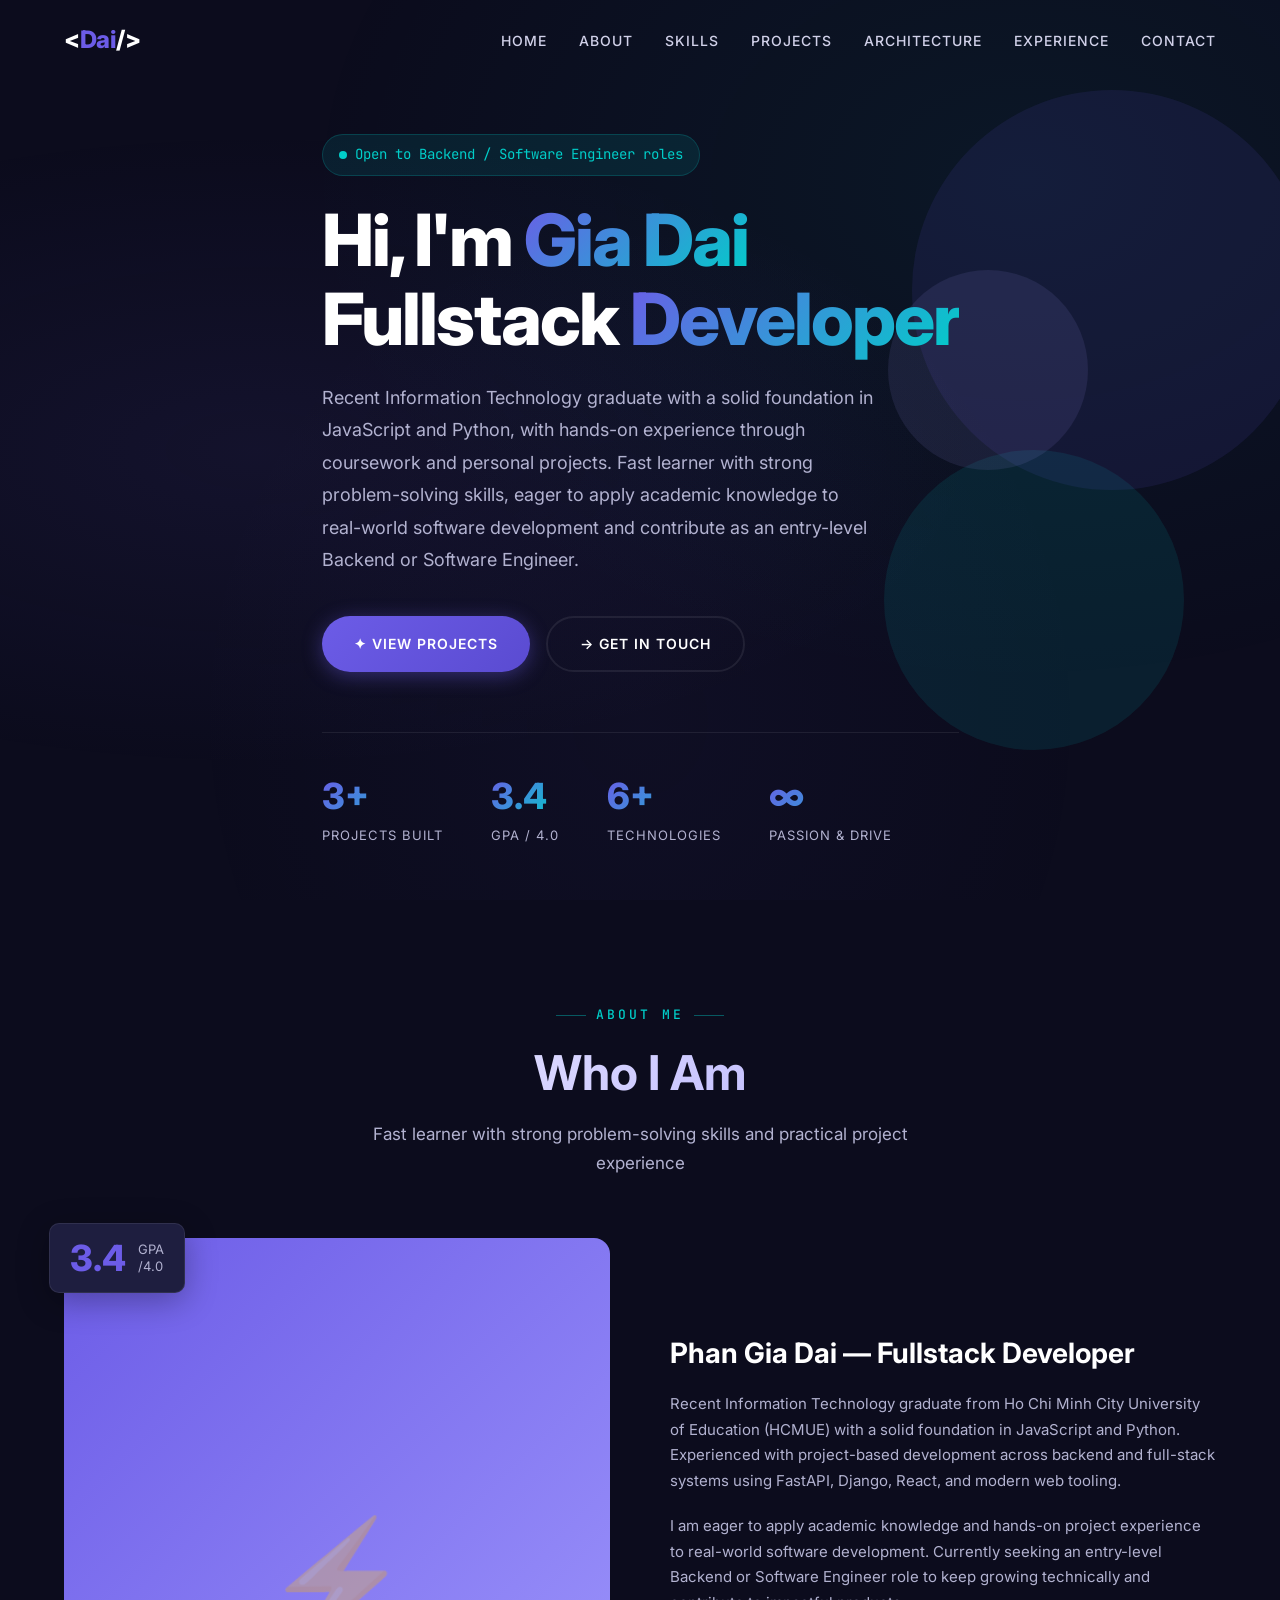
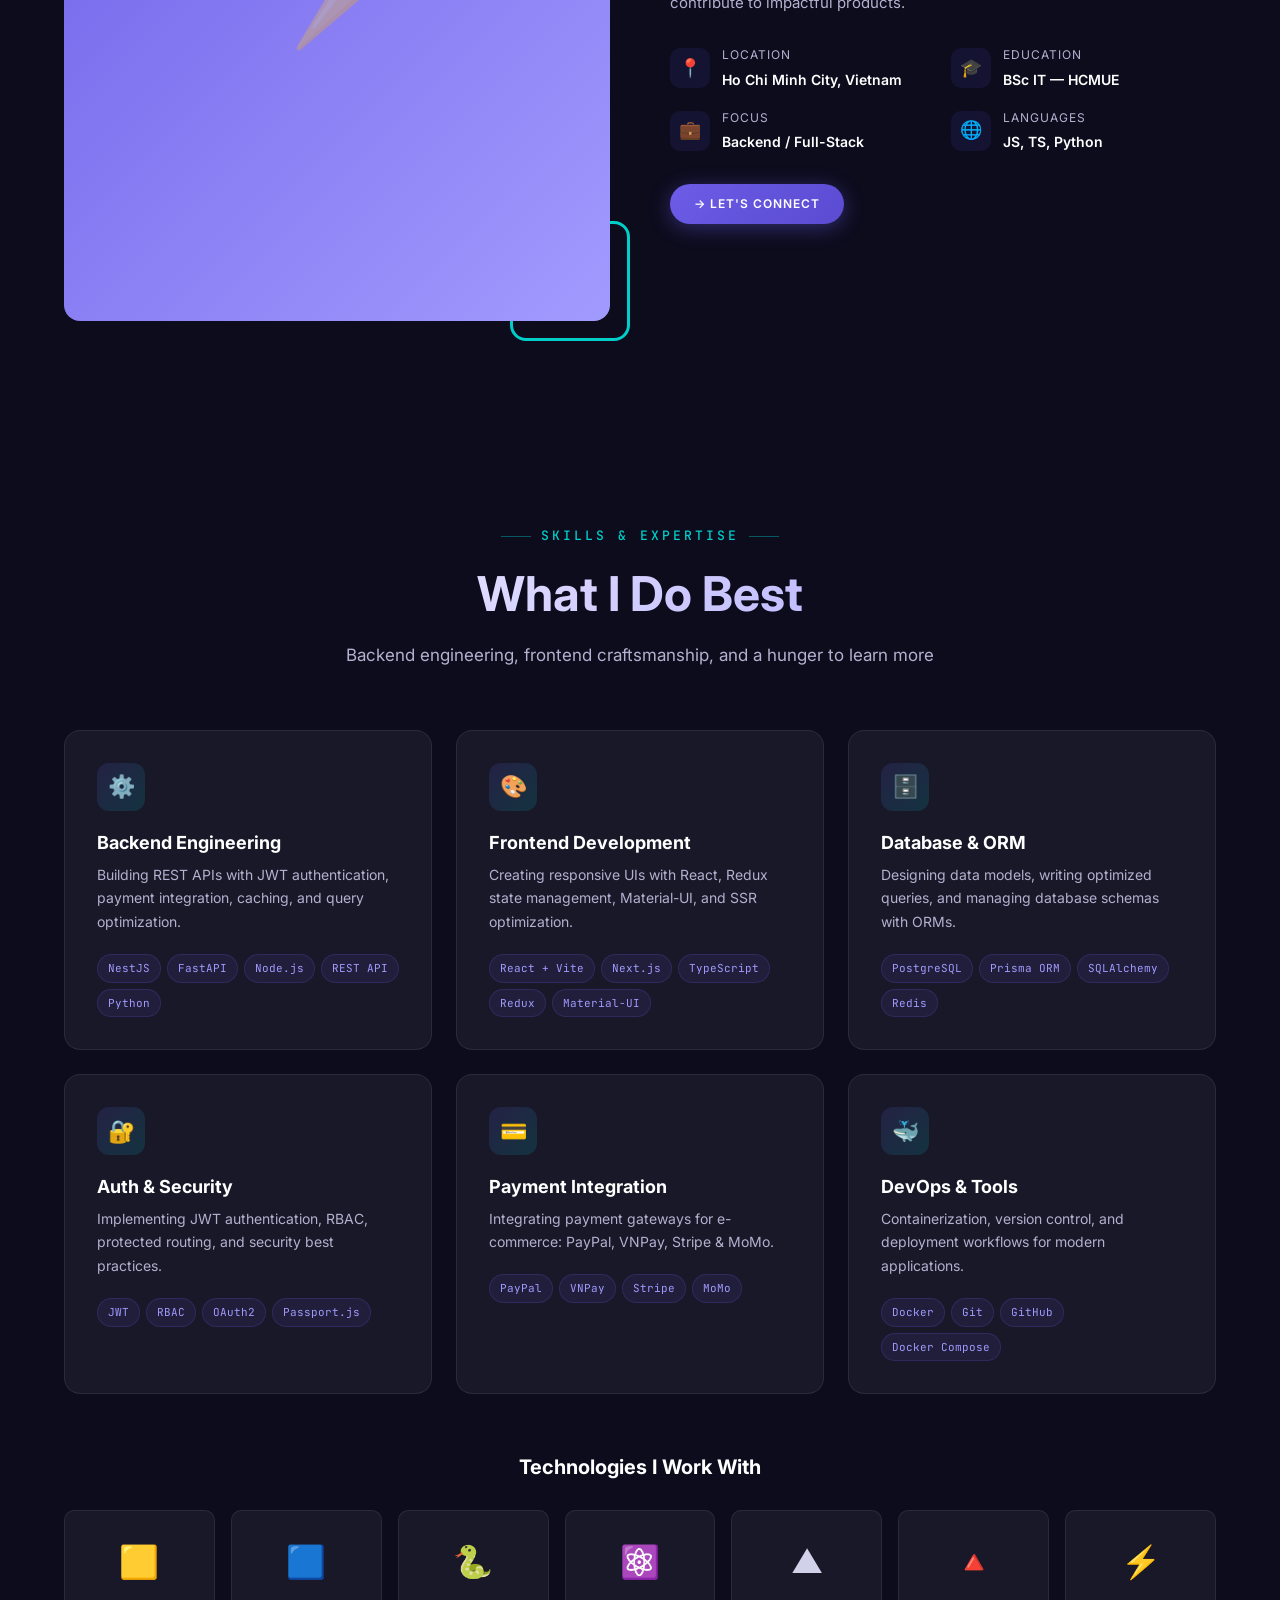
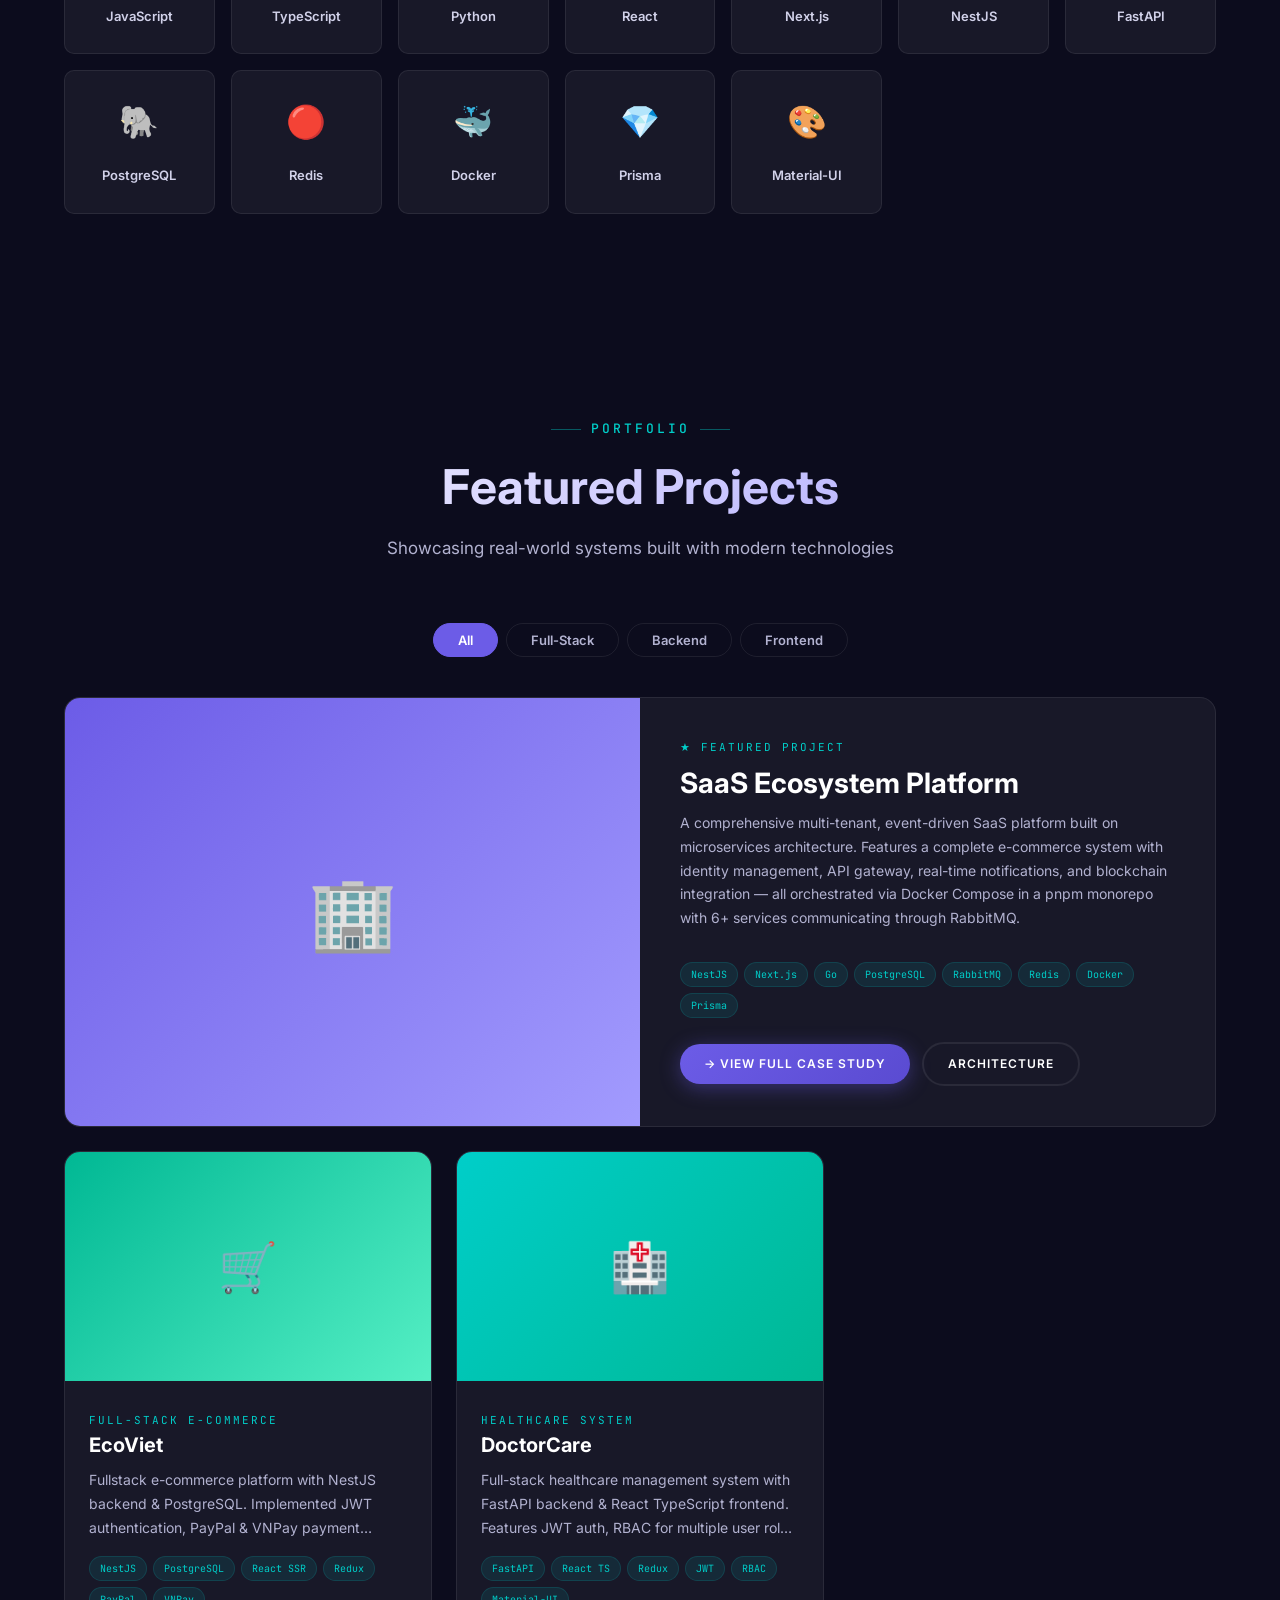
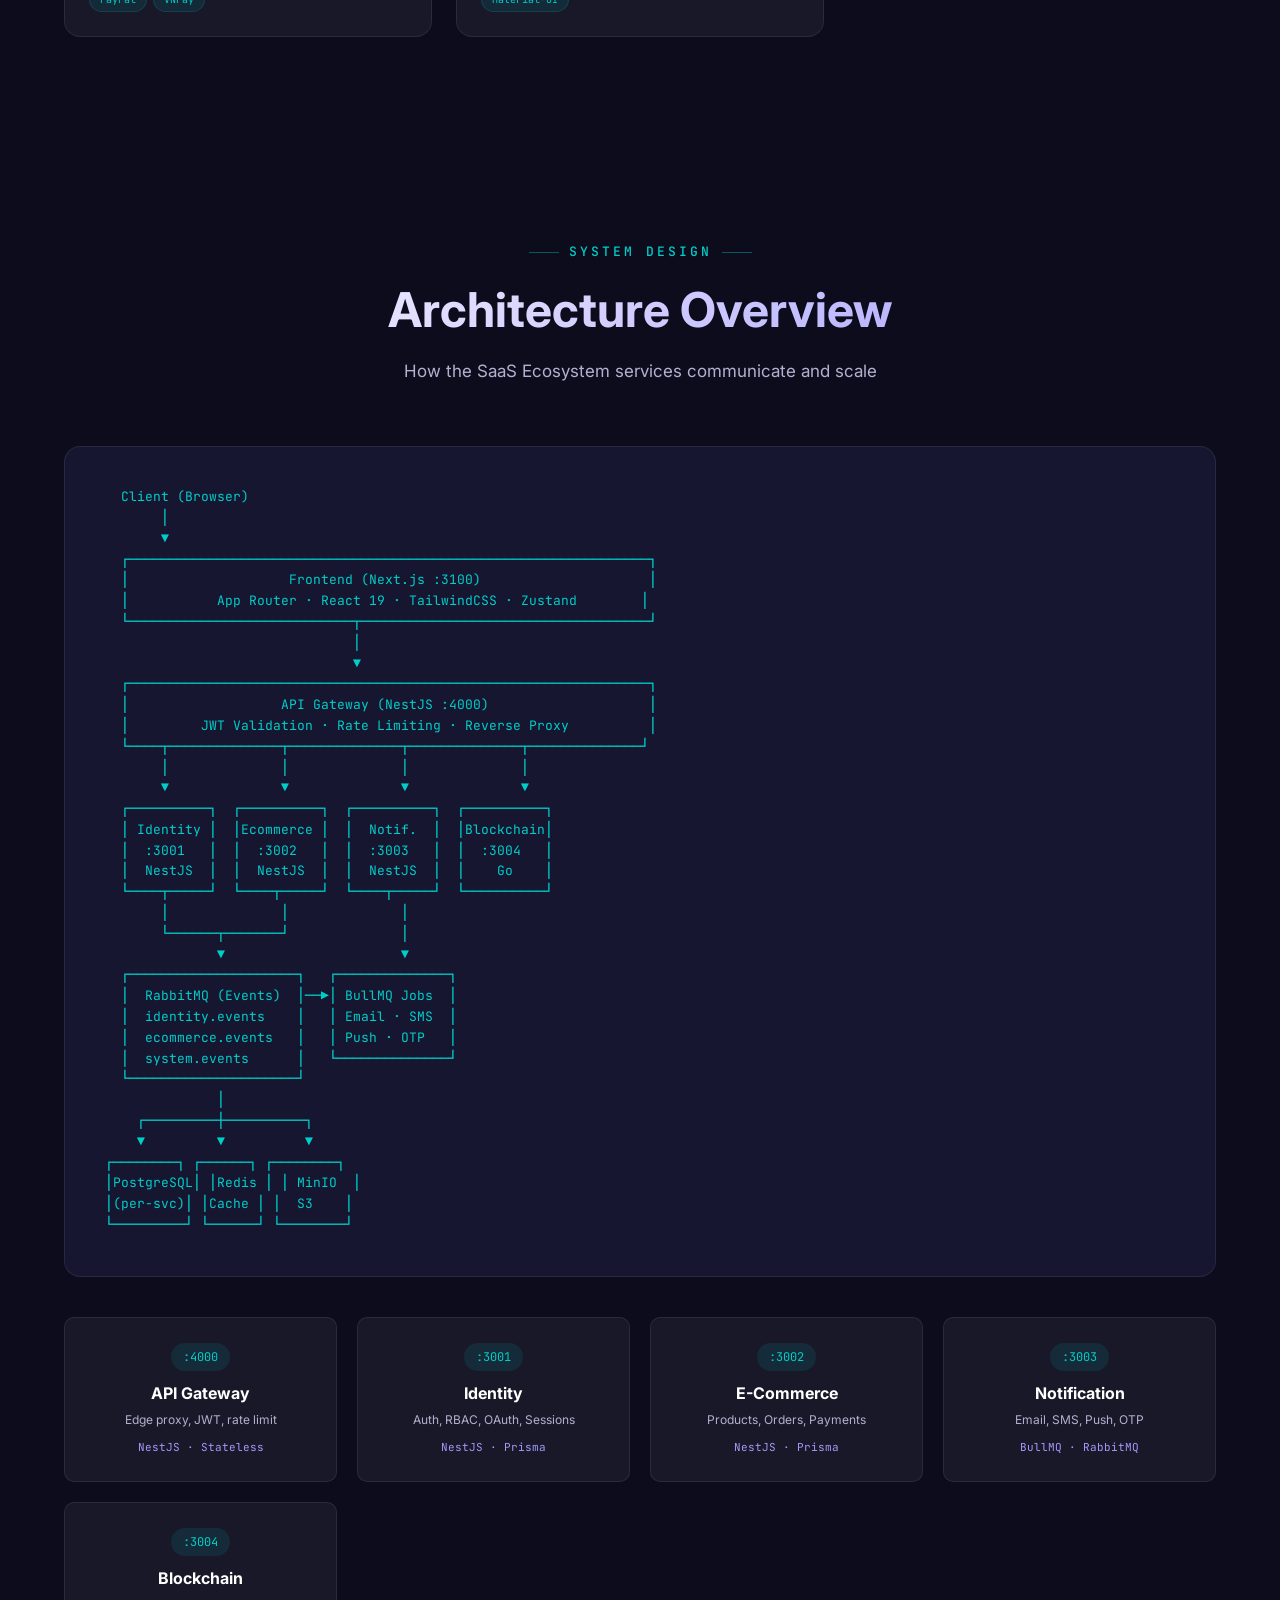
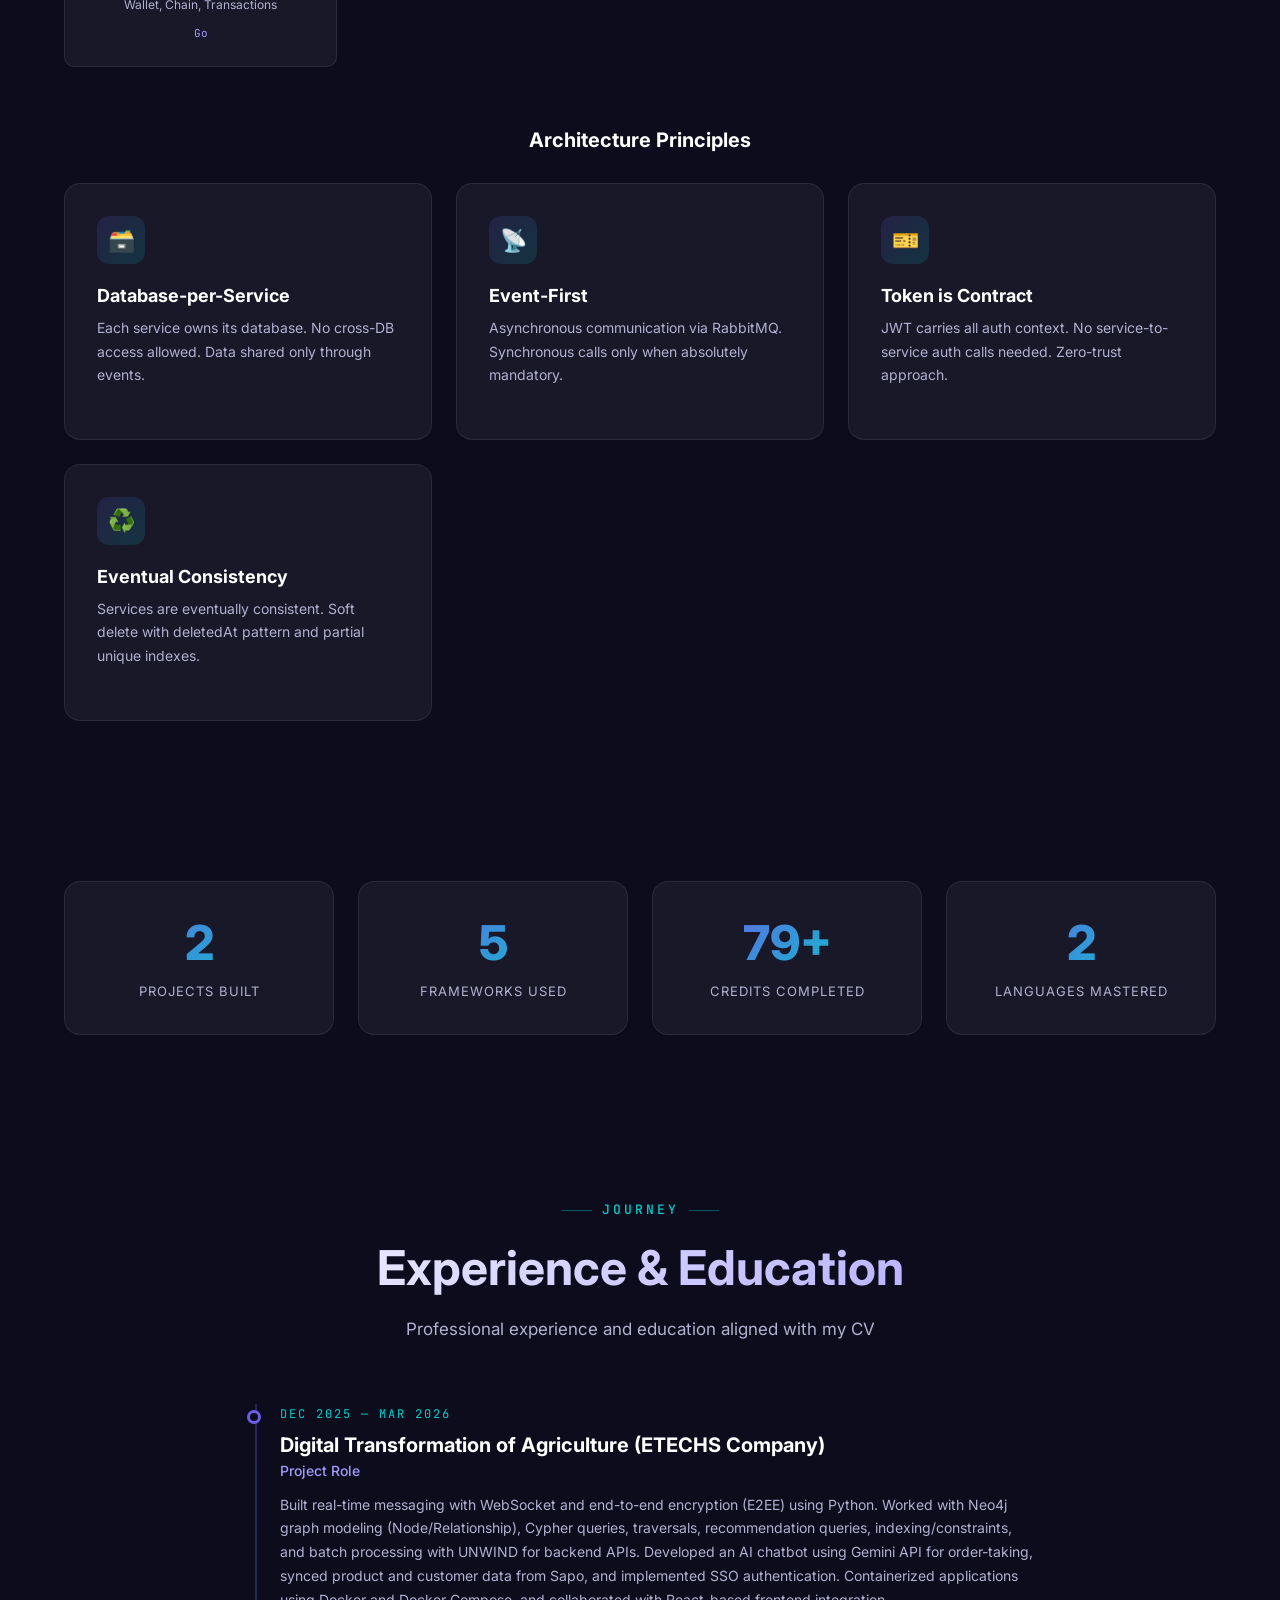
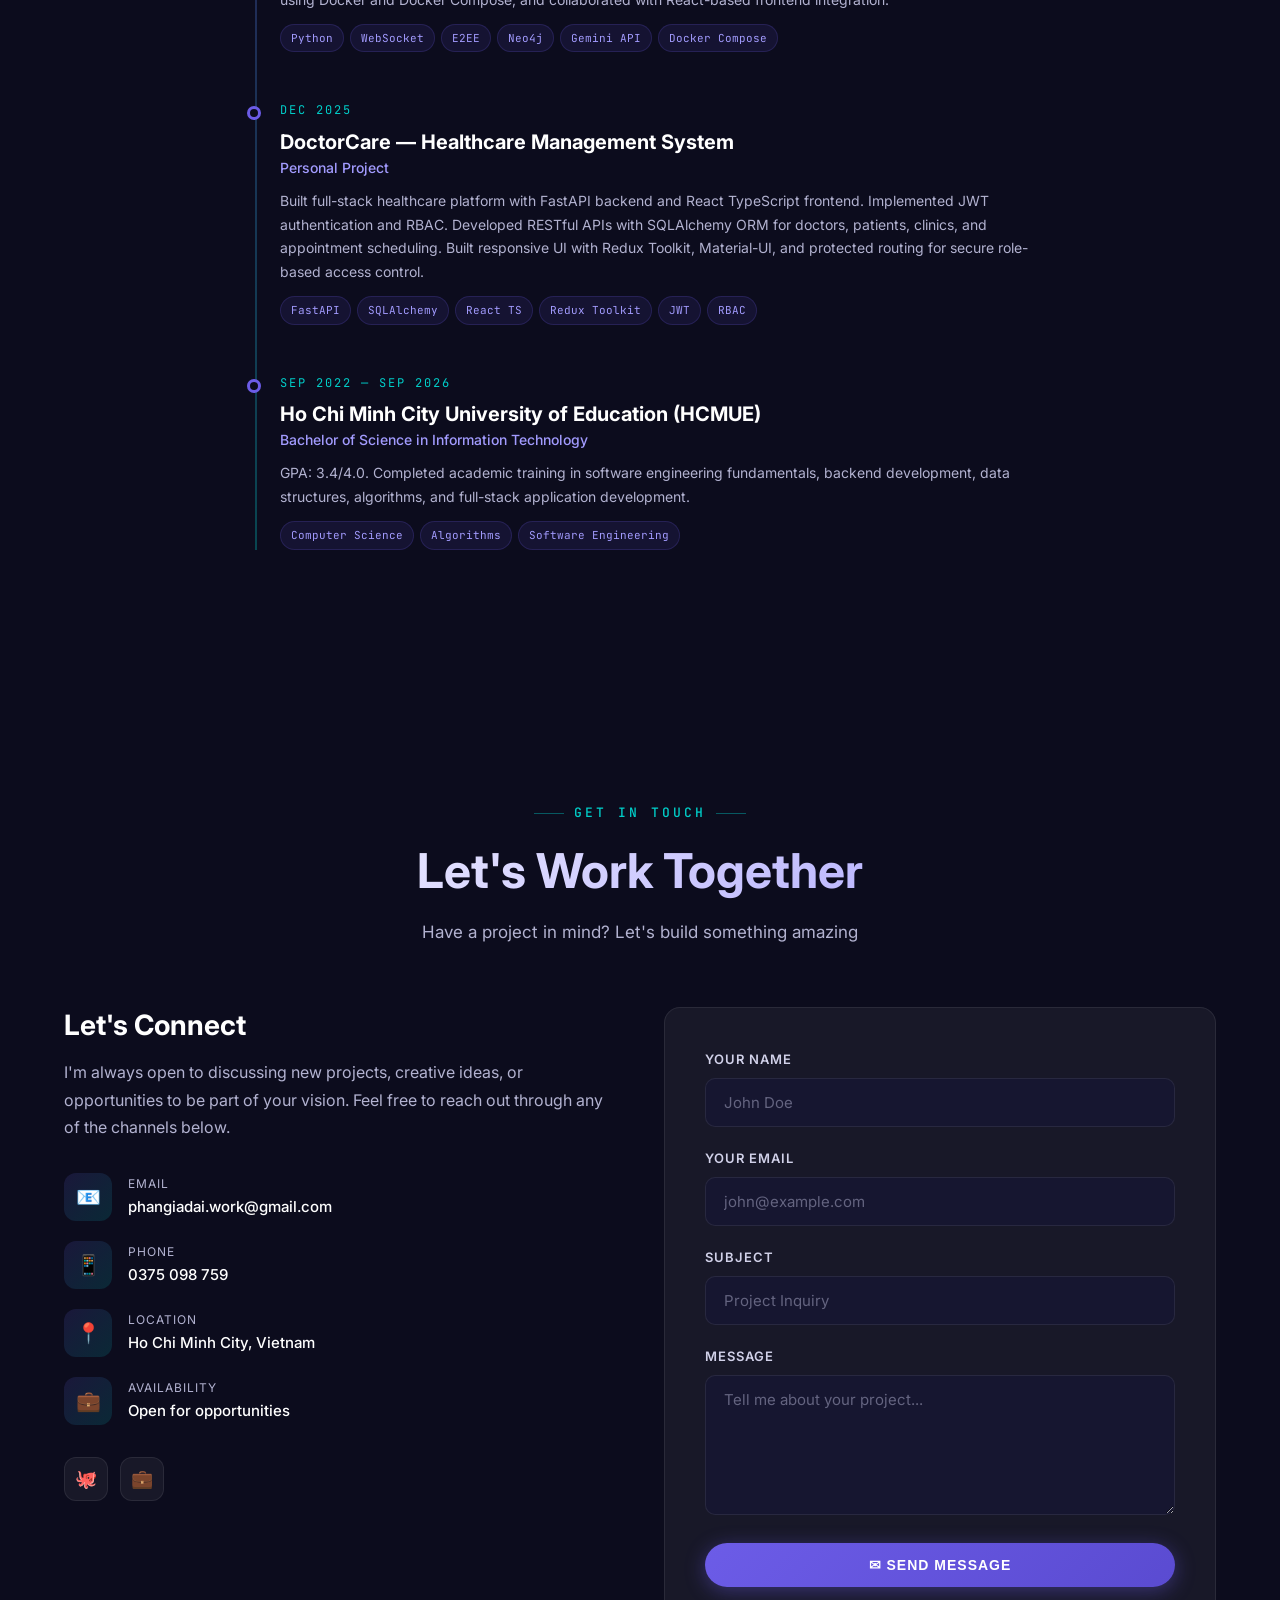
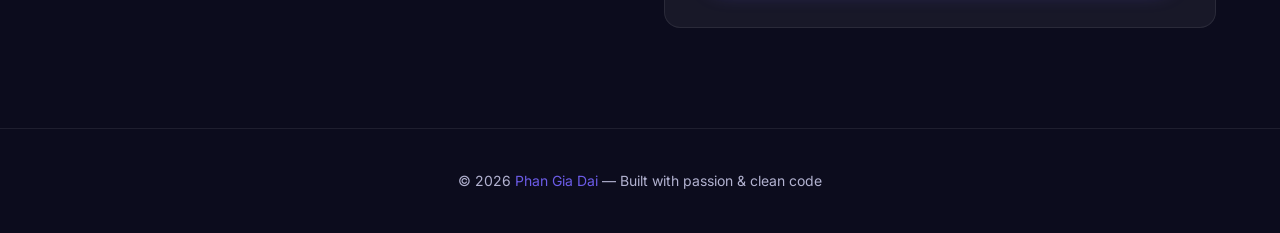
==== commit 5c8b205c: "adjust sometime" ====
--- a/index.html
+++ b/index.html
@@ -3,9 +3,9 @@
 <head>
   <meta charset="UTF-8">
   <meta name="viewport" content="width=device-width, initial-scale=1.0">
-  <meta name="description" content="Phan Gia Dai - JavaScript Developer | Portfolio showcasing full-stack web development, NestJS, React, FastAPI">
+  <meta name="description" content="Phan Gia Dai - Fullstack Developer | Portfolio showcasing backend and full-stack projects with Python, FastAPI, React, and NestJS">
   <meta name="author" content="Phan Gia Dai">
-  <title>Phan Gia Dai | JavaScript Developer</title>
+  <title>Phan Gia Dai | Fullstack Developer</title>
 
   <!-- Fonts -->
   <link rel="preconnect" href="https://fonts.googleapis.com">
@@ -51,12 +51,13 @@
         </div>
         <h1 class="hero-title">
           Hi, I'm <span class="gradient">Gia Dai</span><br>
-          JavaScript <span class="gradient">Developer</span>
+          Fullstack <span class="gradient">Developer</span>
         </h1>
         <p class="hero-desc">
-          Recent IT graduate with a solid foundation in JavaScript, TypeScript &amp; Python. 
-          Passionate about building full-stack web apps with NestJS, React, Next.js &amp; FastAPI. 
-          Fast learner eager to contribute to impactful real-world projects.
+          Recent Information Technology graduate with a solid foundation in JavaScript and Python,
+          with hands-on experience through coursework and personal projects. Fast learner with strong
+          problem-solving skills, eager to apply academic knowledge to real-world software development
+          and contribute as an entry-level Backend or Software Engineer.
         </p>
         <div class="hero-buttons">
           <a href="#projects" class="btn btn-primary">
@@ -99,7 +100,7 @@
       <div class="section-header">
         <span class="section-label">About Me</span>
         <h2 class="section-title">Who I Am</h2>
-        <p class="section-desc">A fast learner driven by curiosity and strong problem-solving skills</p>
+        <p class="section-desc">Fast learner with strong problem-solving skills and practical project experience</p>
       </div>
       <div class="about-grid">
         <div class="about-image fade-up">
@@ -113,16 +114,16 @@
           </div>
         </div>
         <div class="about-text fade-up">
-          <h3>Phan Gia Dai — JavaScript Developer</h3>
+          <h3>Phan Gia Dai — Fullstack Developer</h3>
           <p>
-            Recent Information Technology graduate from Ho Chi Minh City University of Education (HCMUE) 
-            with a solid foundation in JavaScript, TypeScript and Python. I've built full-stack 
-            e-commerce platforms and healthcare systems from scratch using NestJS, React, Next.js &amp; FastAPI.
+            Recent Information Technology graduate from Ho Chi Minh City University of Education (HCMUE)
+            with a solid foundation in JavaScript and Python. Experienced with project-based development
+            across backend and full-stack systems using FastAPI, Django, React, and modern web tooling.
           </p>
           <p>
-            I'm a fast learner with strong problem-solving skills, eager to apply my academic knowledge 
-            and project experience to real-world software development. Seeking an entry-level 
-            Backend / Software Engineer role to grow and contribute to impactful projects.
+            I am eager to apply academic knowledge and hands-on project experience to real-world software
+            development. Currently seeking an entry-level Backend or Software Engineer role to keep growing
+            technically and contribute to impactful products.
           </p>
           <div class="about-info">
             <div class="about-info-item">
@@ -523,74 +524,59 @@
       <div class="section-header">
         <span class="section-label">Journey</span>
         <h2 class="section-title">Experience & Education</h2>
-        <p class="section-desc">My professional journey in software engineering</p>
+        <p class="section-desc">Professional experience and education aligned with my CV</p>
       </div>
 
       <div class="timeline">
+        <div class="timeline-item fade-up">
+          <div class="timeline-date">Dec 2025 — Mar 2026</div>
+          <h3>Digital Transformation of Agriculture (ETECHS Company)</h3>
+          <h4>Project Role</h4>
+          <p>
+            Built real-time messaging with WebSocket and end-to-end encryption (E2EE) using Python.
+            Worked with Neo4j graph modeling (Node/Relationship), Cypher queries, traversals,
+            recommendation queries, indexing/constraints, and batch processing with UNWIND for backend APIs.
+            Developed an AI chatbot using Gemini API for order-taking, synced product and customer data from Sapo,
+            and implemented SSO authentication. Containerized applications using Docker and Docker Compose,
+            and collaborated with React-based frontend integration.
+          </p>
+          <div class="timeline-tags">
+            <span class="skill-tag">Python</span>
+            <span class="skill-tag">WebSocket</span>
+            <span class="skill-tag">E2EE</span>
+            <span class="skill-tag">Neo4j</span>
+            <span class="skill-tag">Gemini API</span>
+            <span class="skill-tag">Docker Compose</span>
+          </div>
+        </div>
+
         <div class="timeline-item fade-up">
           <div class="timeline-date">Dec 2025</div>
           <h3>DoctorCare — Healthcare Management System</h3>
           <h4>Personal Project</h4>
           <p>
-            Built full-stack healthcare platform with FastAPI backend and React TypeScript frontend. 
-            Implemented JWT authentication, RBAC for multiple user roles, RESTful APIs with 
-            auto-generated documentation, doctor/patient/clinic/appointment management with 
-            optimized ORM queries, and responsive UI with protected routing.
+            Built full-stack healthcare platform with FastAPI backend and React TypeScript frontend.
+            Implemented JWT authentication and RBAC. Developed RESTful APIs with SQLAlchemy ORM for
+            doctors, patients, clinics, and appointment scheduling. Built responsive UI with Redux Toolkit,
+            Material-UI, and protected routing for secure role-based access control.
           </p>
           <div class="timeline-tags">
             <span class="skill-tag">FastAPI</span>
+            <span class="skill-tag">SQLAlchemy</span>
             <span class="skill-tag">React TS</span>
-            <span class="skill-tag">Redux</span>
+            <span class="skill-tag">Redux Toolkit</span>
             <span class="skill-tag">JWT</span>
             <span class="skill-tag">RBAC</span>
           </div>
         </div>
 
         <div class="timeline-item fade-up">
-          <div class="timeline-date">Sep 2025</div>
-          <h3>EcoViet — Fullstack E-Commerce Platform</h3>
-          <h4>Personal Project</h4>
-          <p>
-            Built backend with NestJS and PostgreSQL, implementing JWT authentication and integrating 
-            PayPal &amp; VNPay payment gateways. Developed React SSR frontend with Redux &amp; Material-UI. 
-            Improved API performance through caching, query optimization, and security measures. 
-            Contributed to core modules for order processing, payment flow, and product management.
-          </p>
-          <div class="timeline-tags">
-            <span class="skill-tag">NestJS</span>
-            <span class="skill-tag">PostgreSQL</span>
-            <span class="skill-tag">React SSR</span>
-            <span class="skill-tag">PayPal</span>
-            <span class="skill-tag">VNPay</span>
-          </div>
-        </div>
-
-        <div class="timeline-item fade-up">
-          <div class="timeline-date">2024 — Present</div>
-          <h3>SaaS Ecosystem Platform</h3>
-          <h4>Personal Project / Architect</h4>
-          <p>
-            Designed and built a multi-tenant SaaS platform from scratch with microservices architecture. 
-            6+ services (NestJS, Go), event-driven communication via RabbitMQ, identity management 
-            with RBAC/OAuth, e-commerce with payment integration, and Next.js frontend.
-          </p>
-          <div class="timeline-tags">
-            <span class="skill-tag">NestJS</span>
-            <span class="skill-tag">Next.js</span>
-            <span class="skill-tag">Go</span>
-            <span class="skill-tag">Docker</span>
-            <span class="skill-tag">RabbitMQ</span>
-          </div>
-        </div>
-
-        <div class="timeline-item fade-up">
-          <div class="timeline-date">Sep 2023 — Sep 2027</div>
+          <div class="timeline-date">Sep 2022 — Sep 2026</div>
           <h3>Ho Chi Minh City University of Education (HCMUE)</h3>
           <h4>Bachelor of Science in Information Technology</h4>
           <p>
-            GPA: 3.4/4.0 • Course load: 95/122 credits completed. 
-            Studying software engineering fundamentals, data structures, algorithms, 
-            and building full-stack projects with modern frameworks.
+            GPA: 3.4/4.0. Completed academic training in software engineering fundamentals,
+            backend development, data structures, algorithms, and full-stack application development.
           </p>
           <div class="timeline-tags">
             <span class="skill-tag">Computer Science</span>
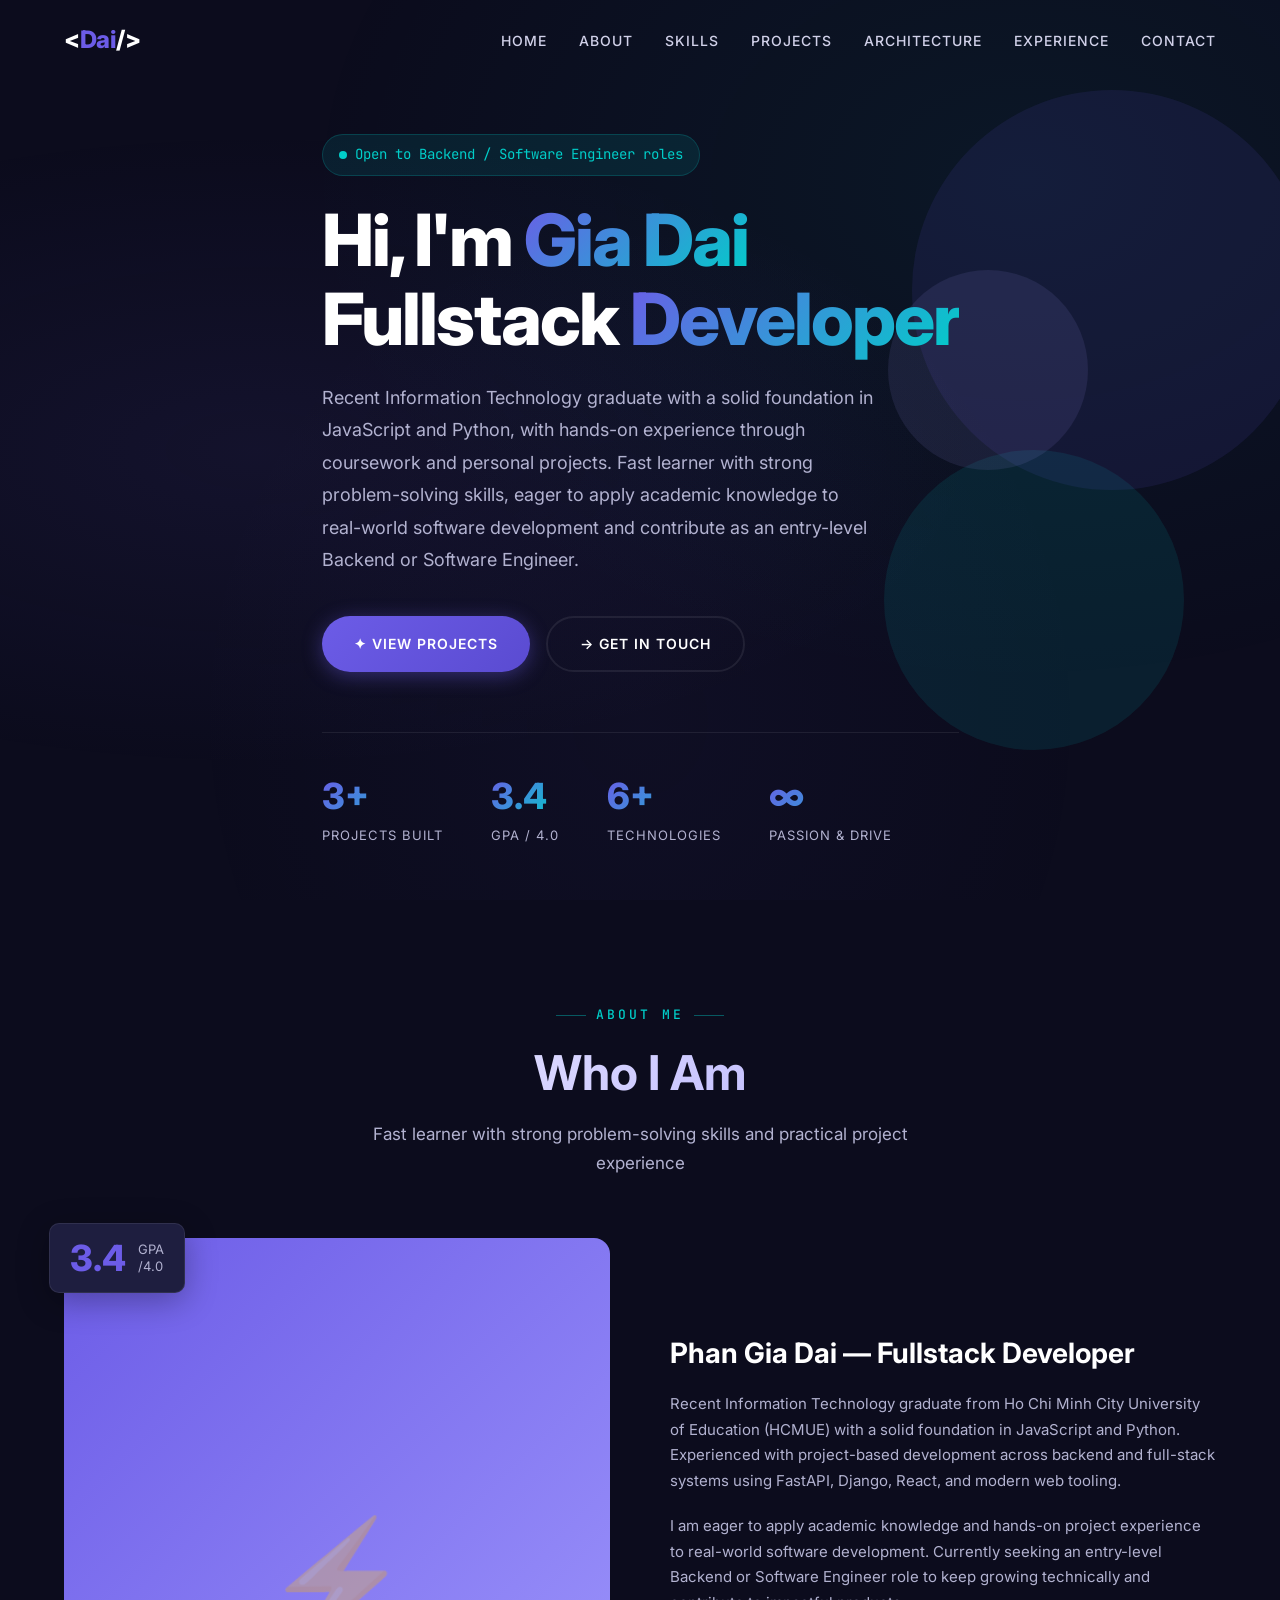
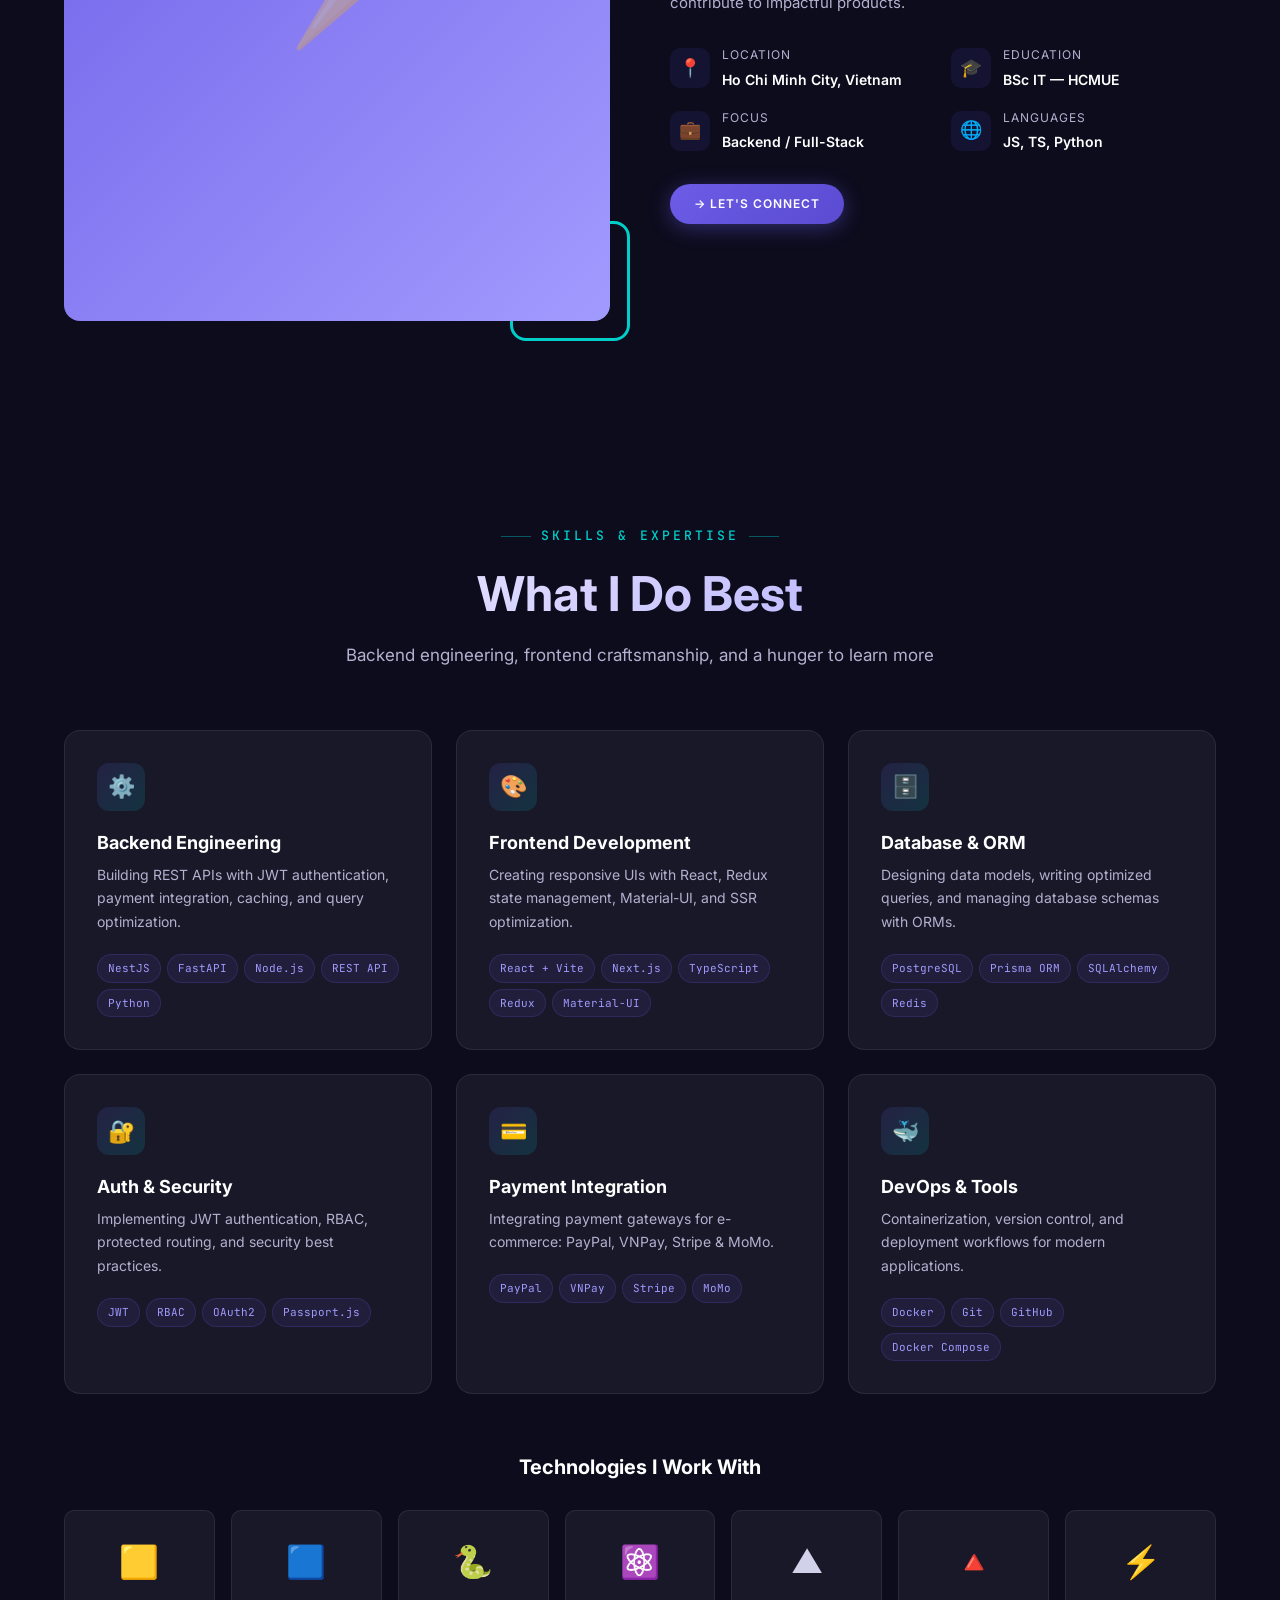
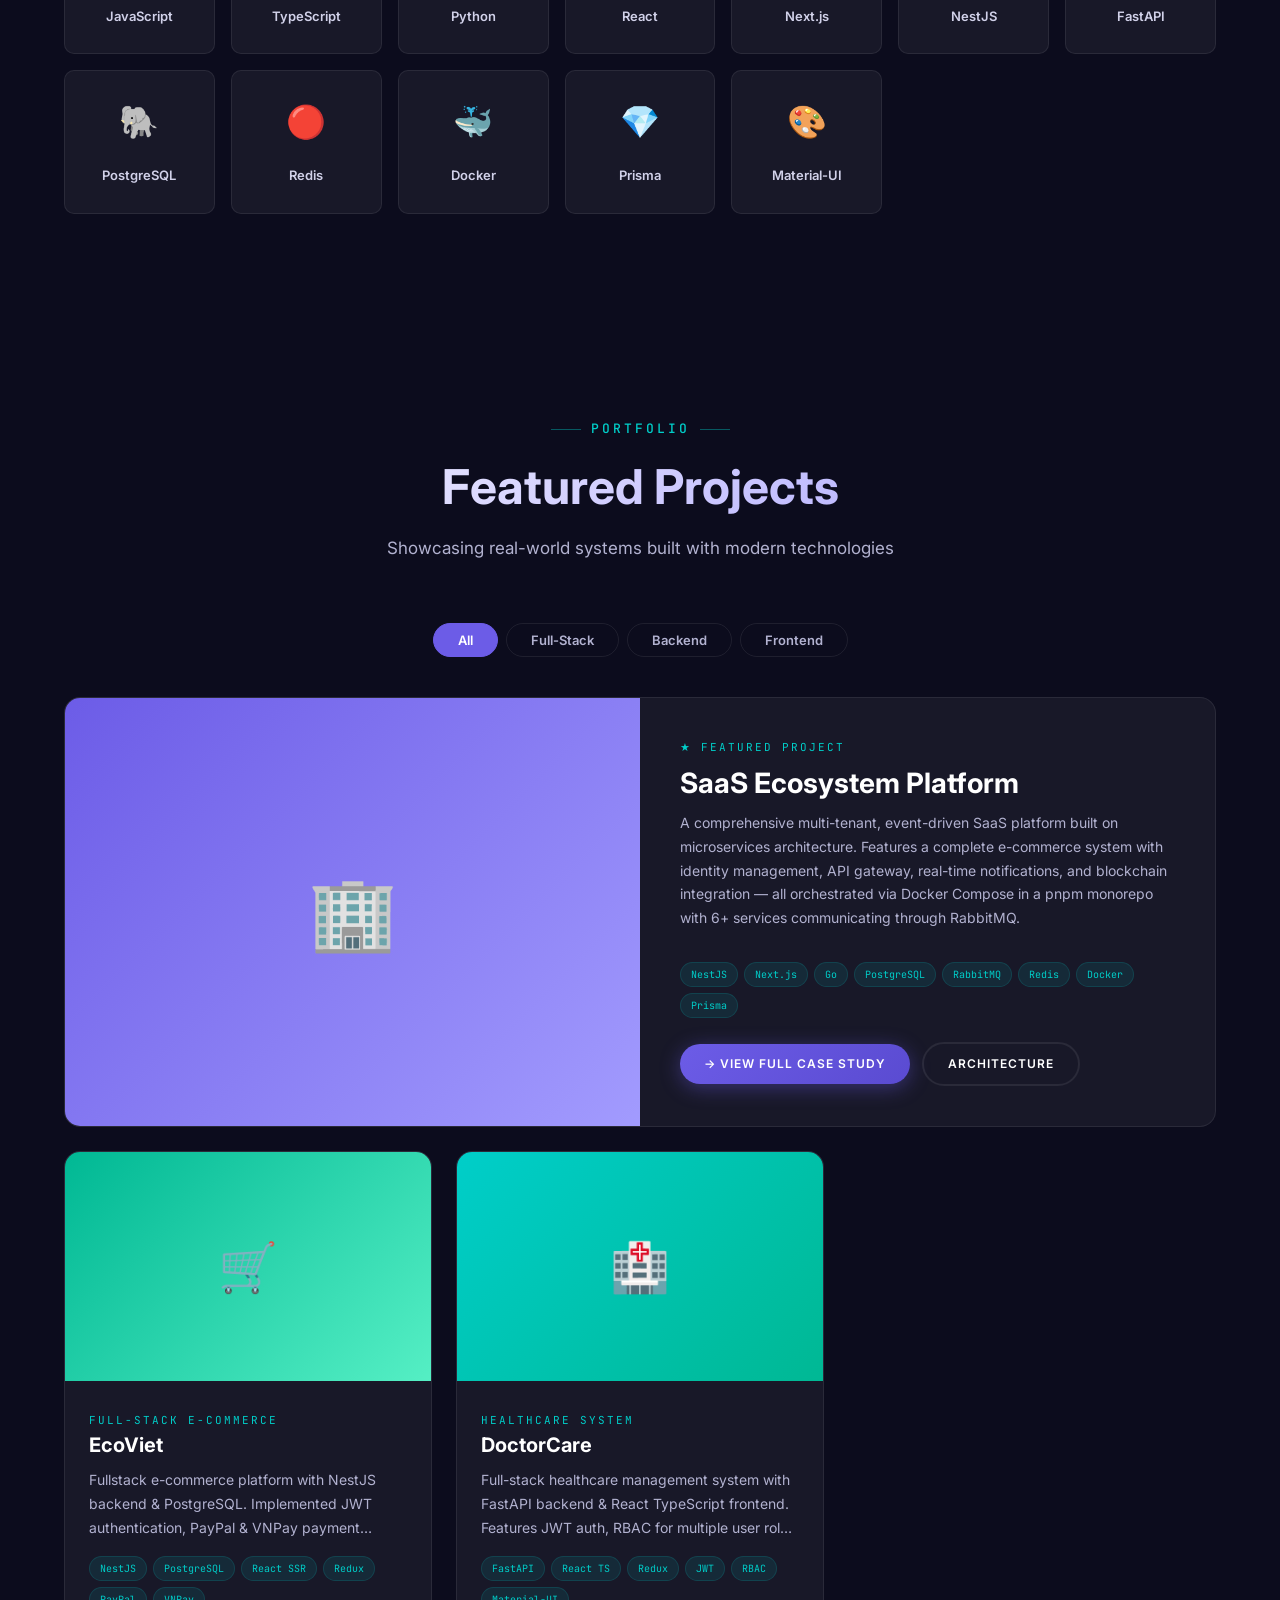
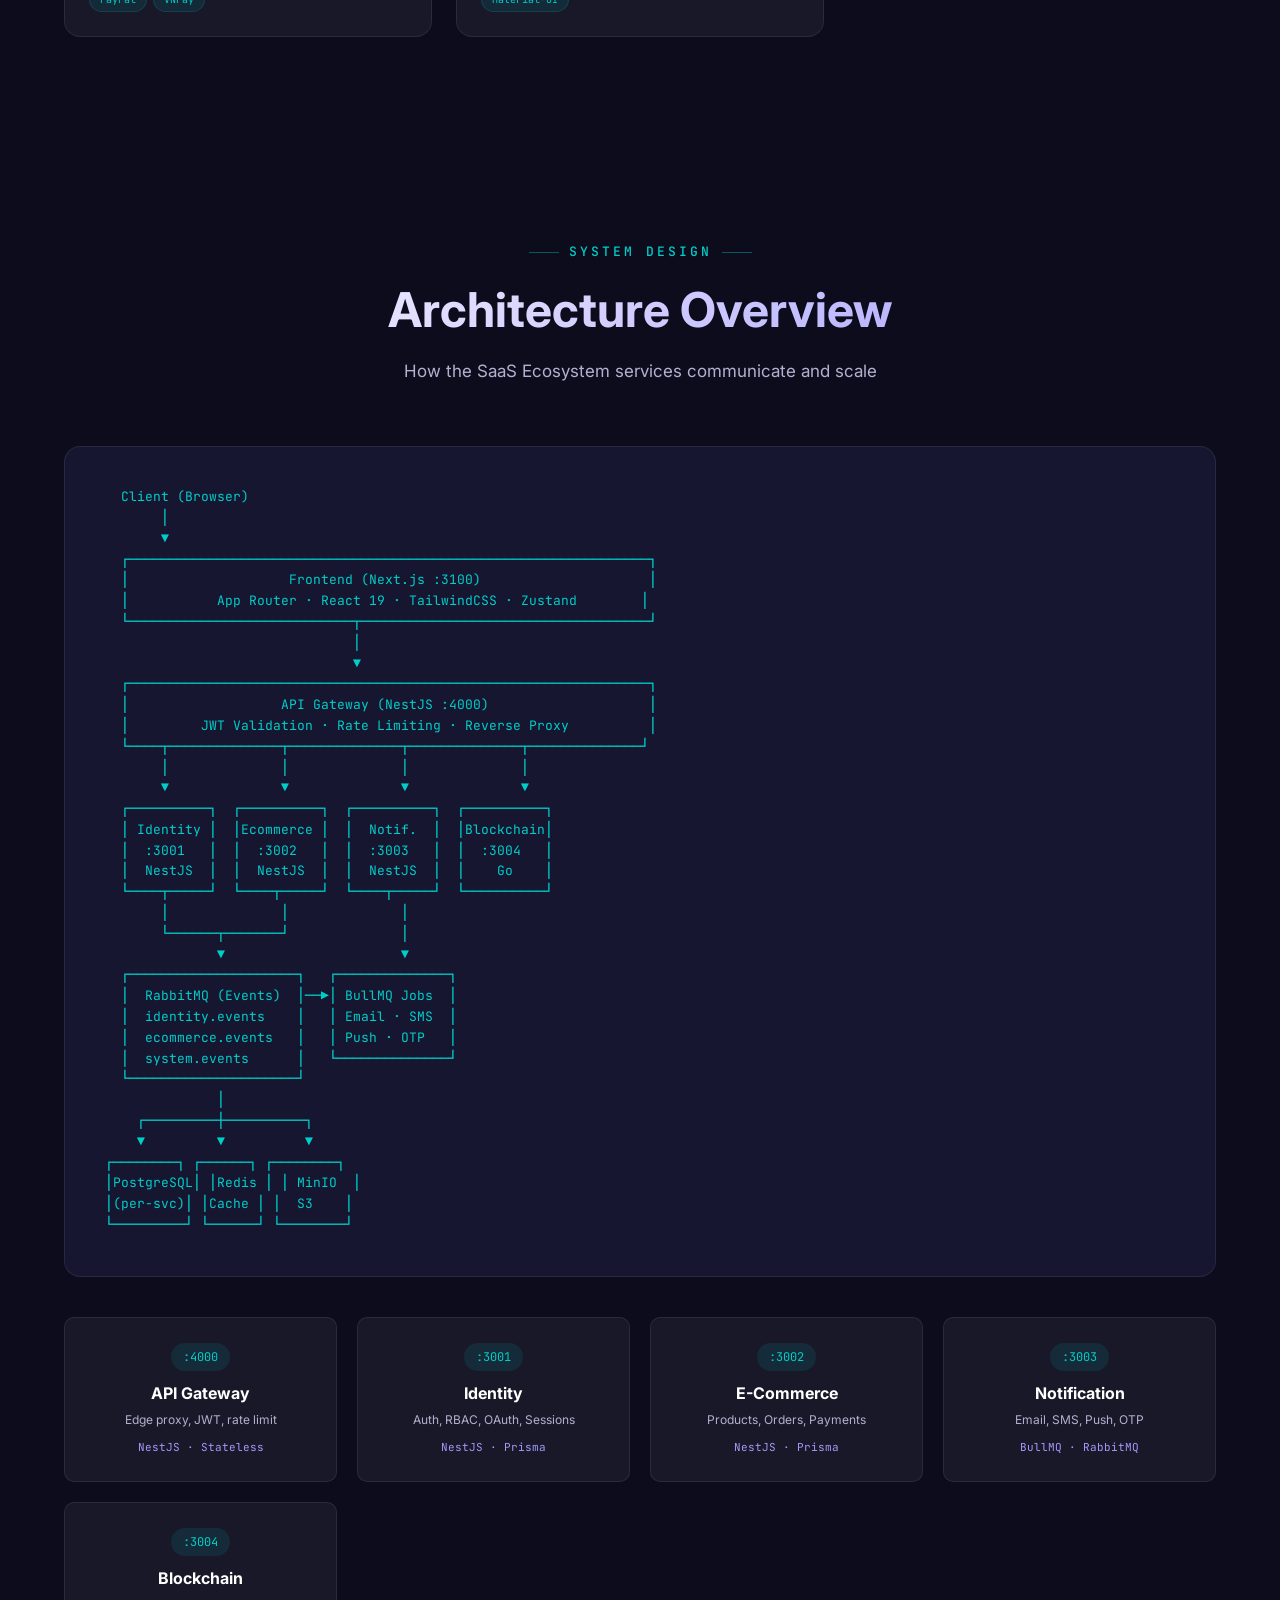
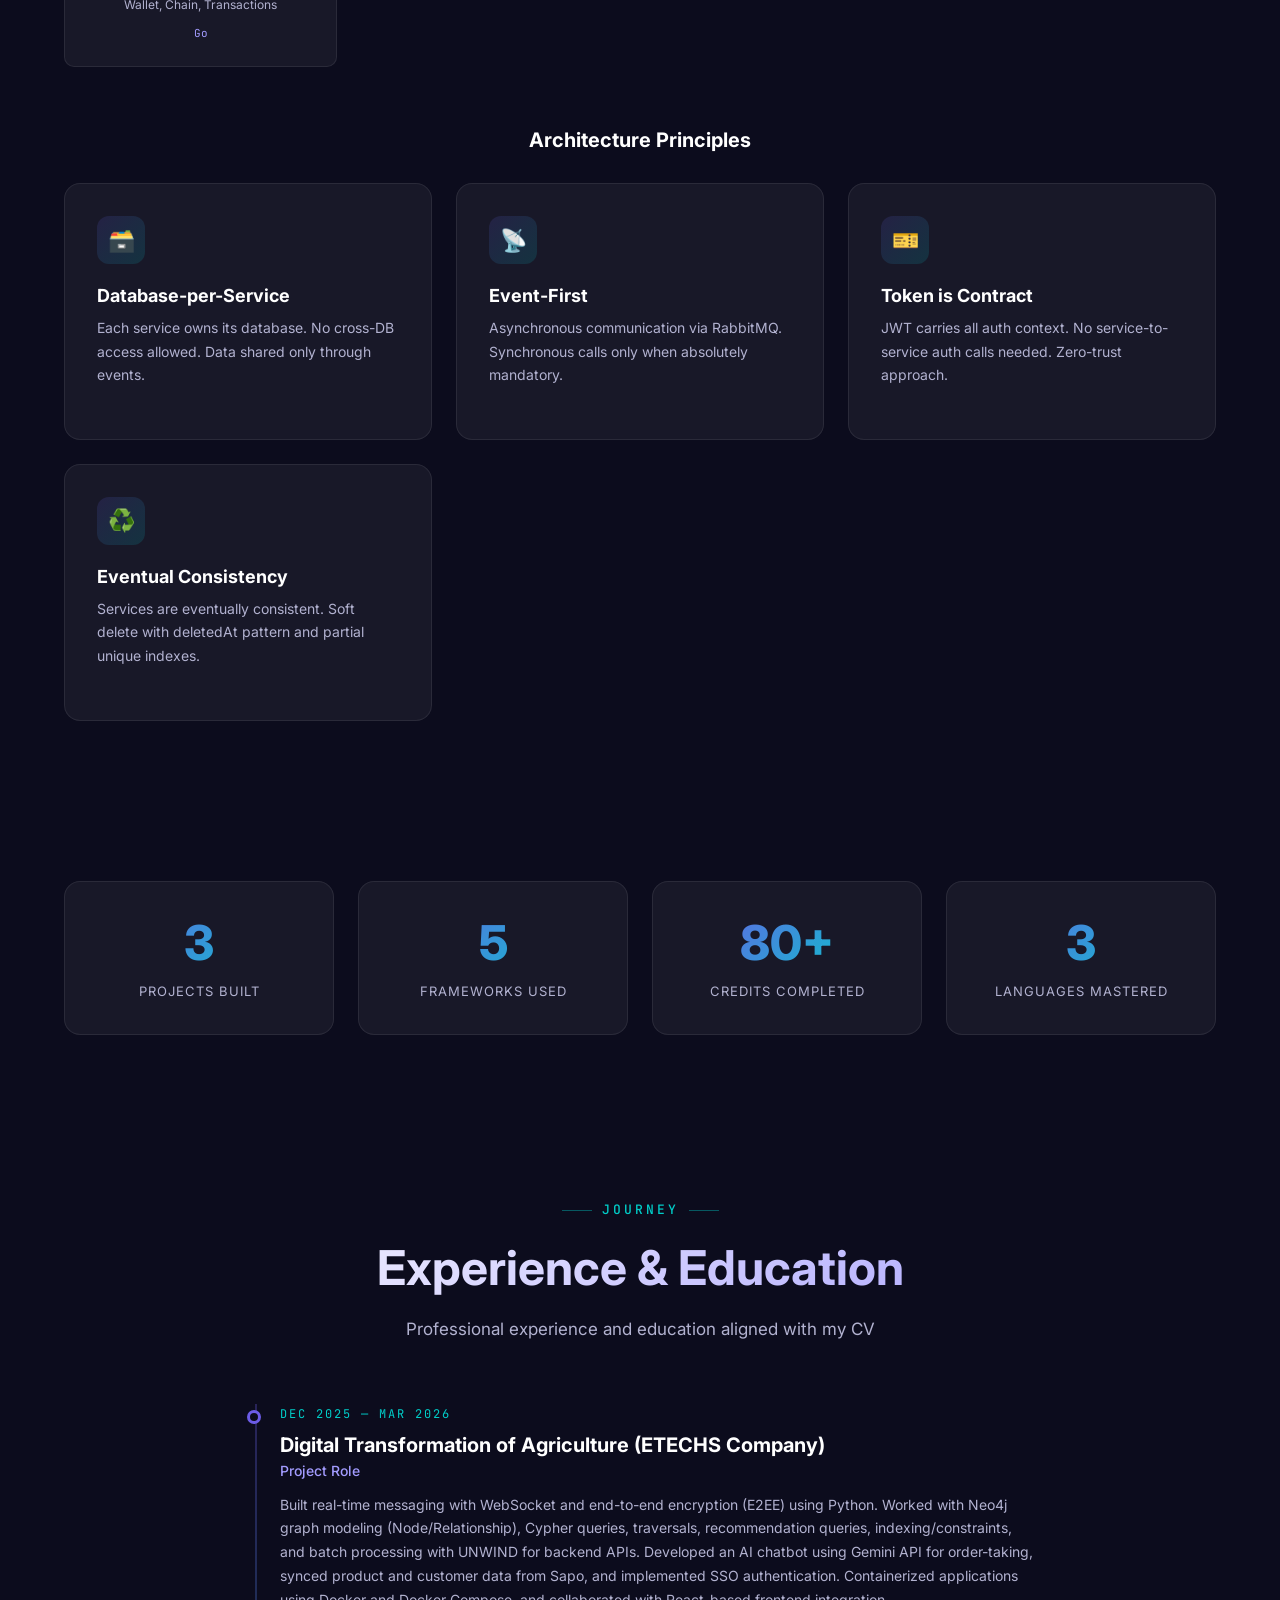
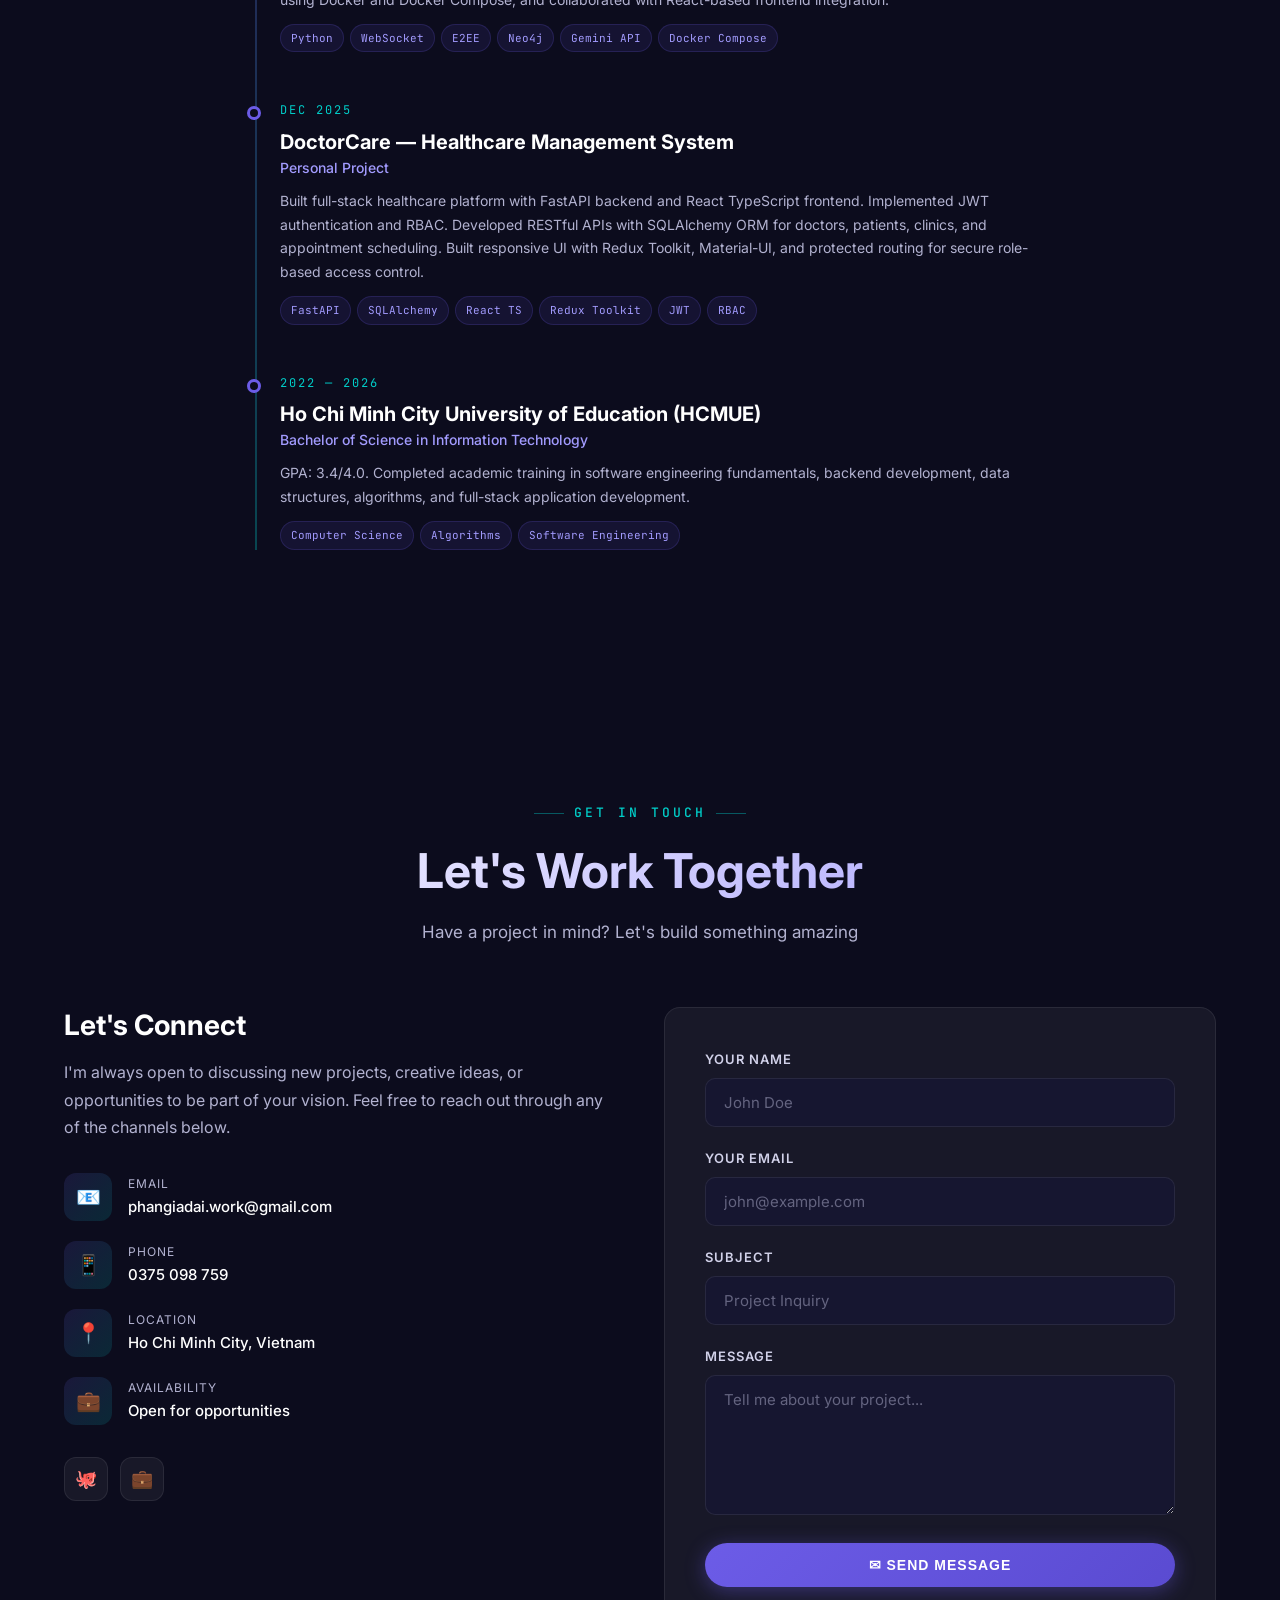
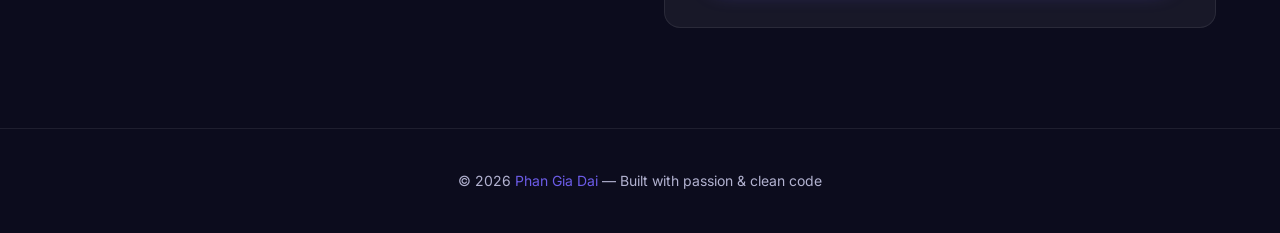
==== commit 9bd02775: "fix năm" ====
--- a/index.html
+++ b/index.html
@@ -571,7 +571,7 @@
         </div>
 
         <div class="timeline-item fade-up">
-          <div class="timeline-date">Sep 2022 — Sep 2026</div>
+          <div class="timeline-date">2022 — 2026</div>
           <h3>Ho Chi Minh City University of Education (HCMUE)</h3>
           <h4>Bachelor of Science in Information Technology</h4>
           <p>
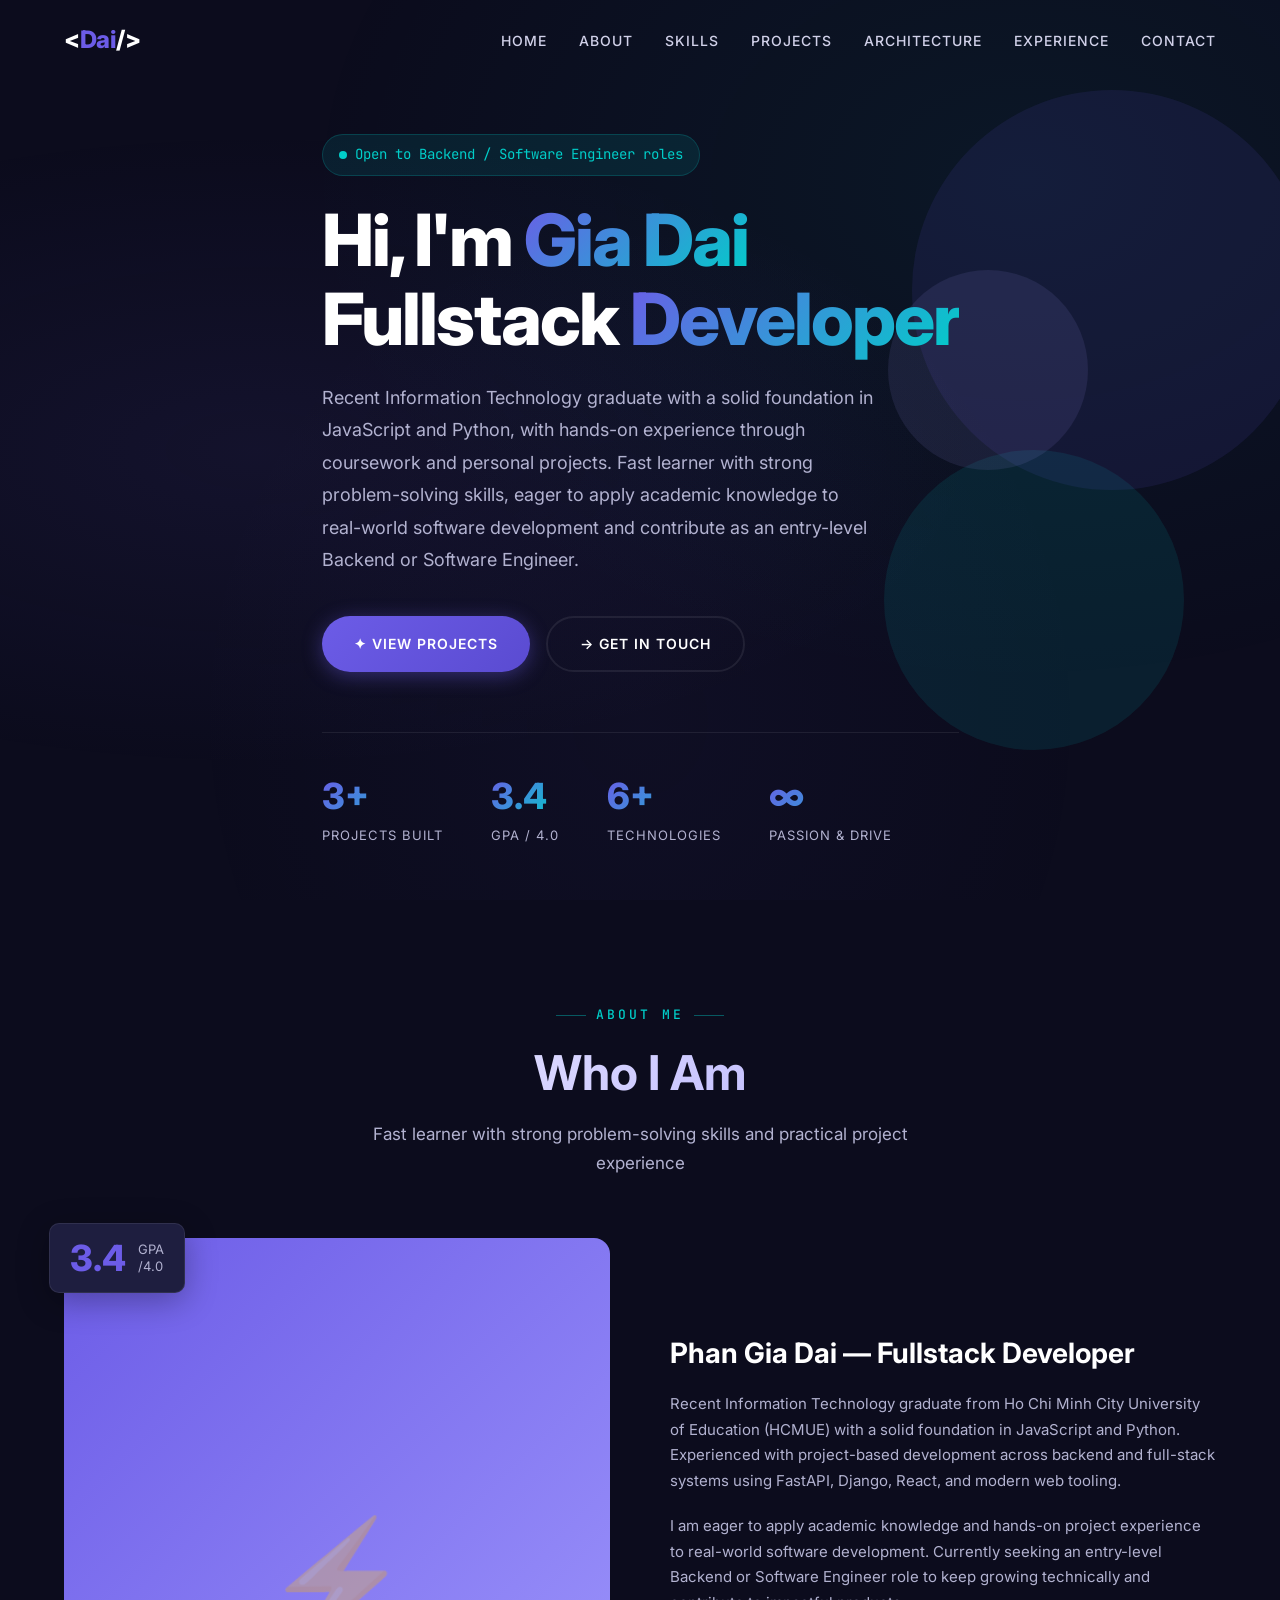
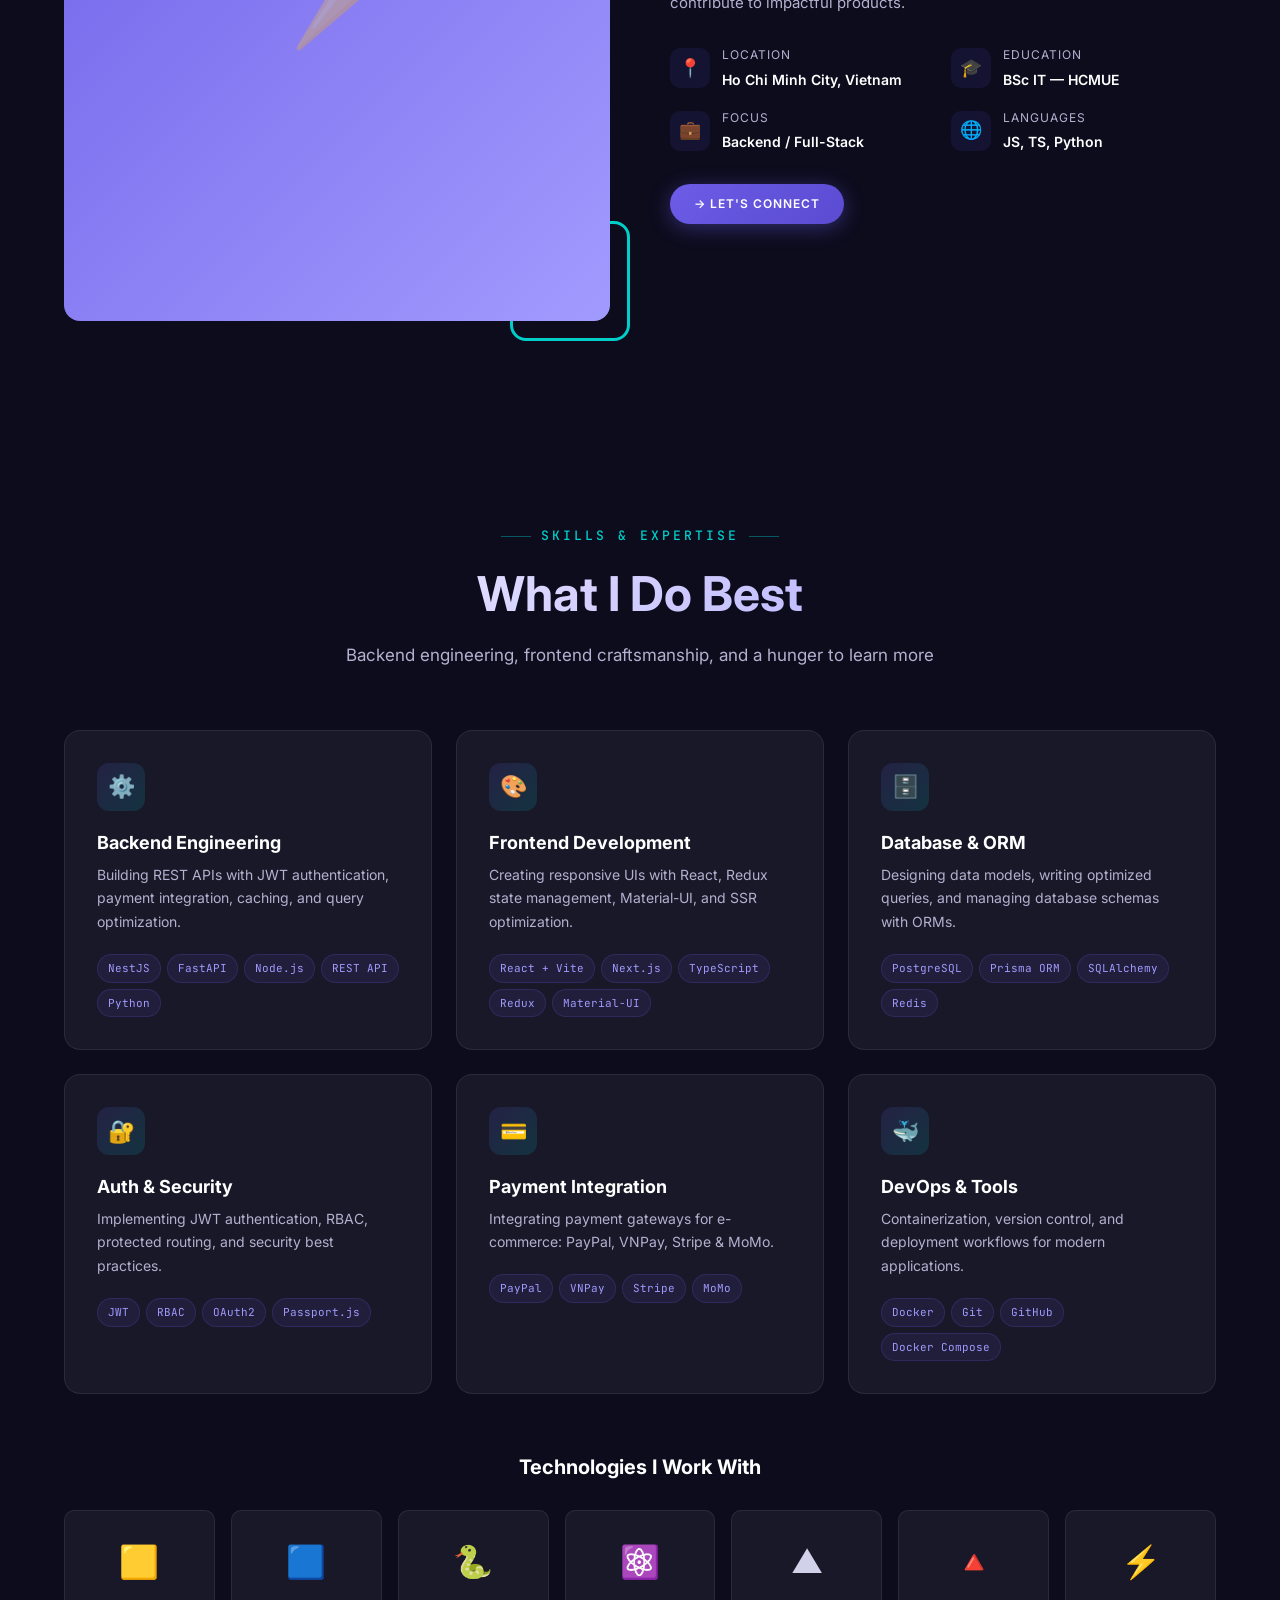
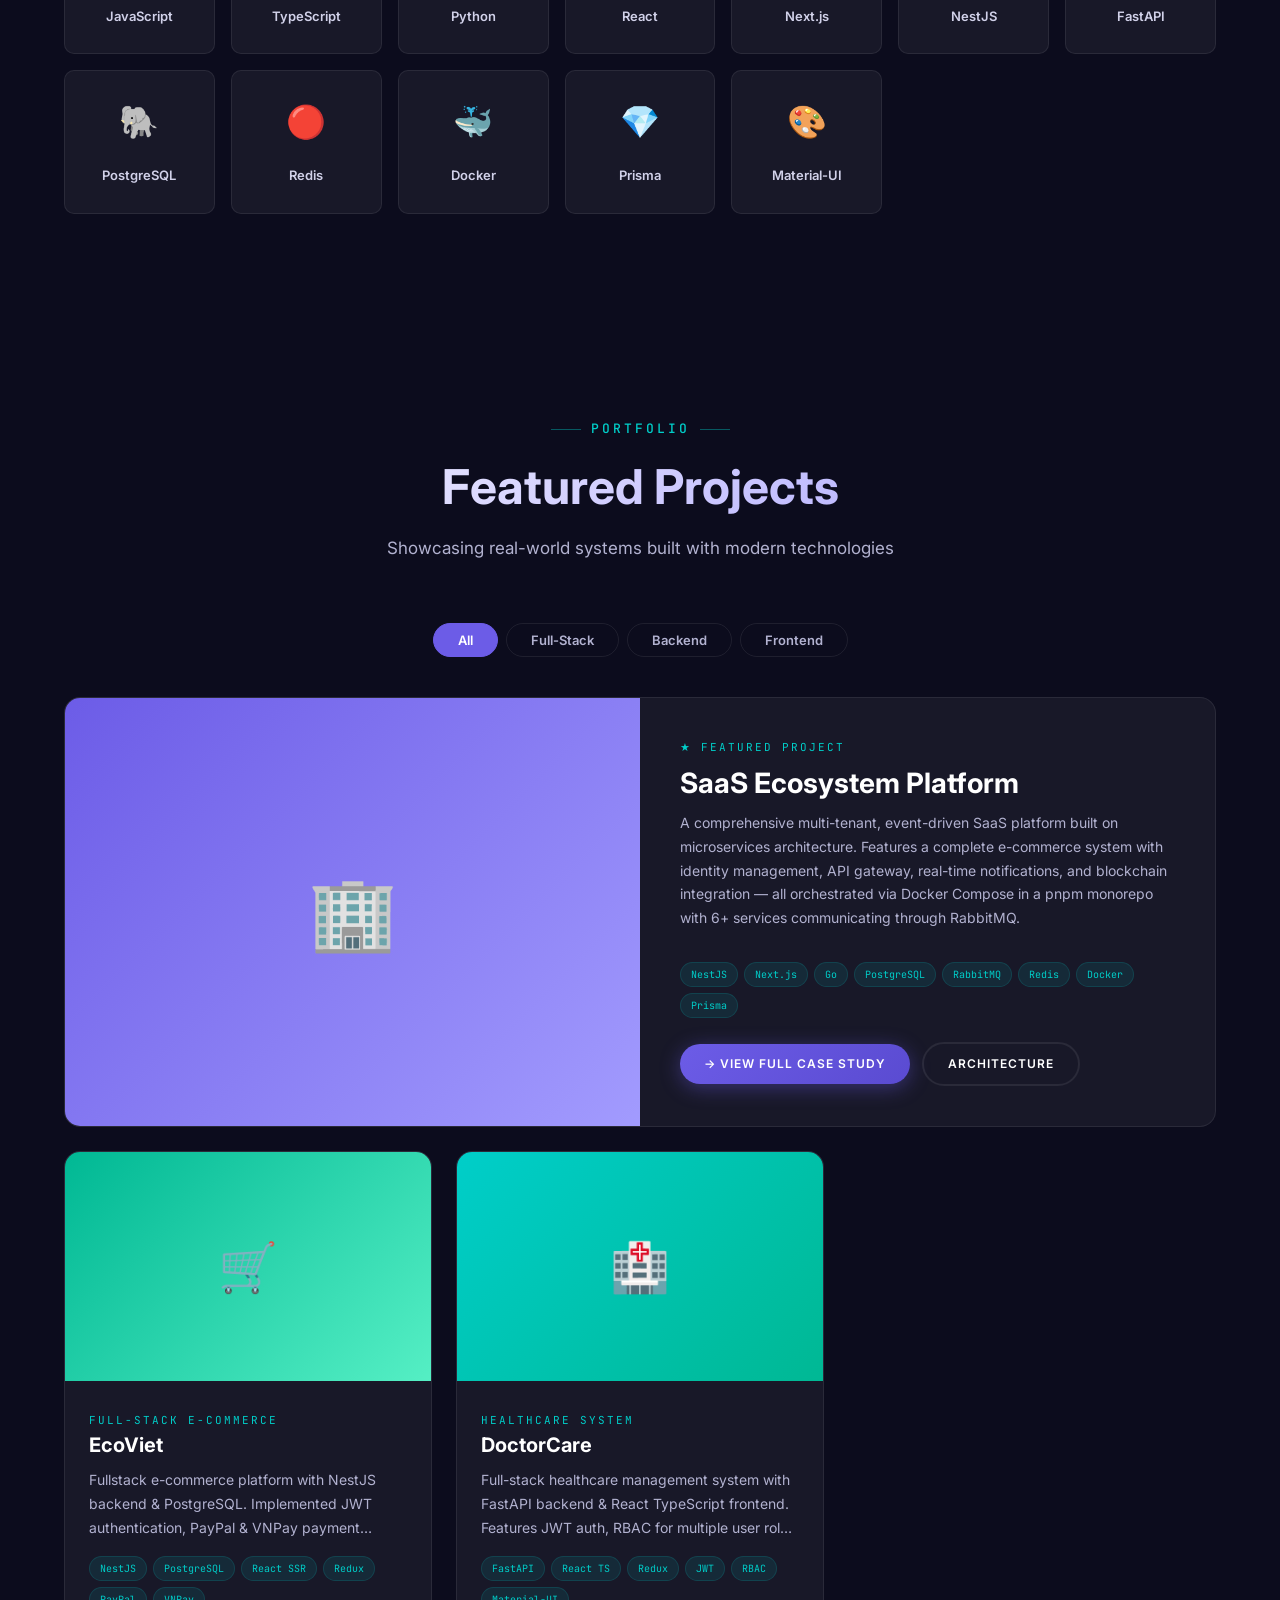
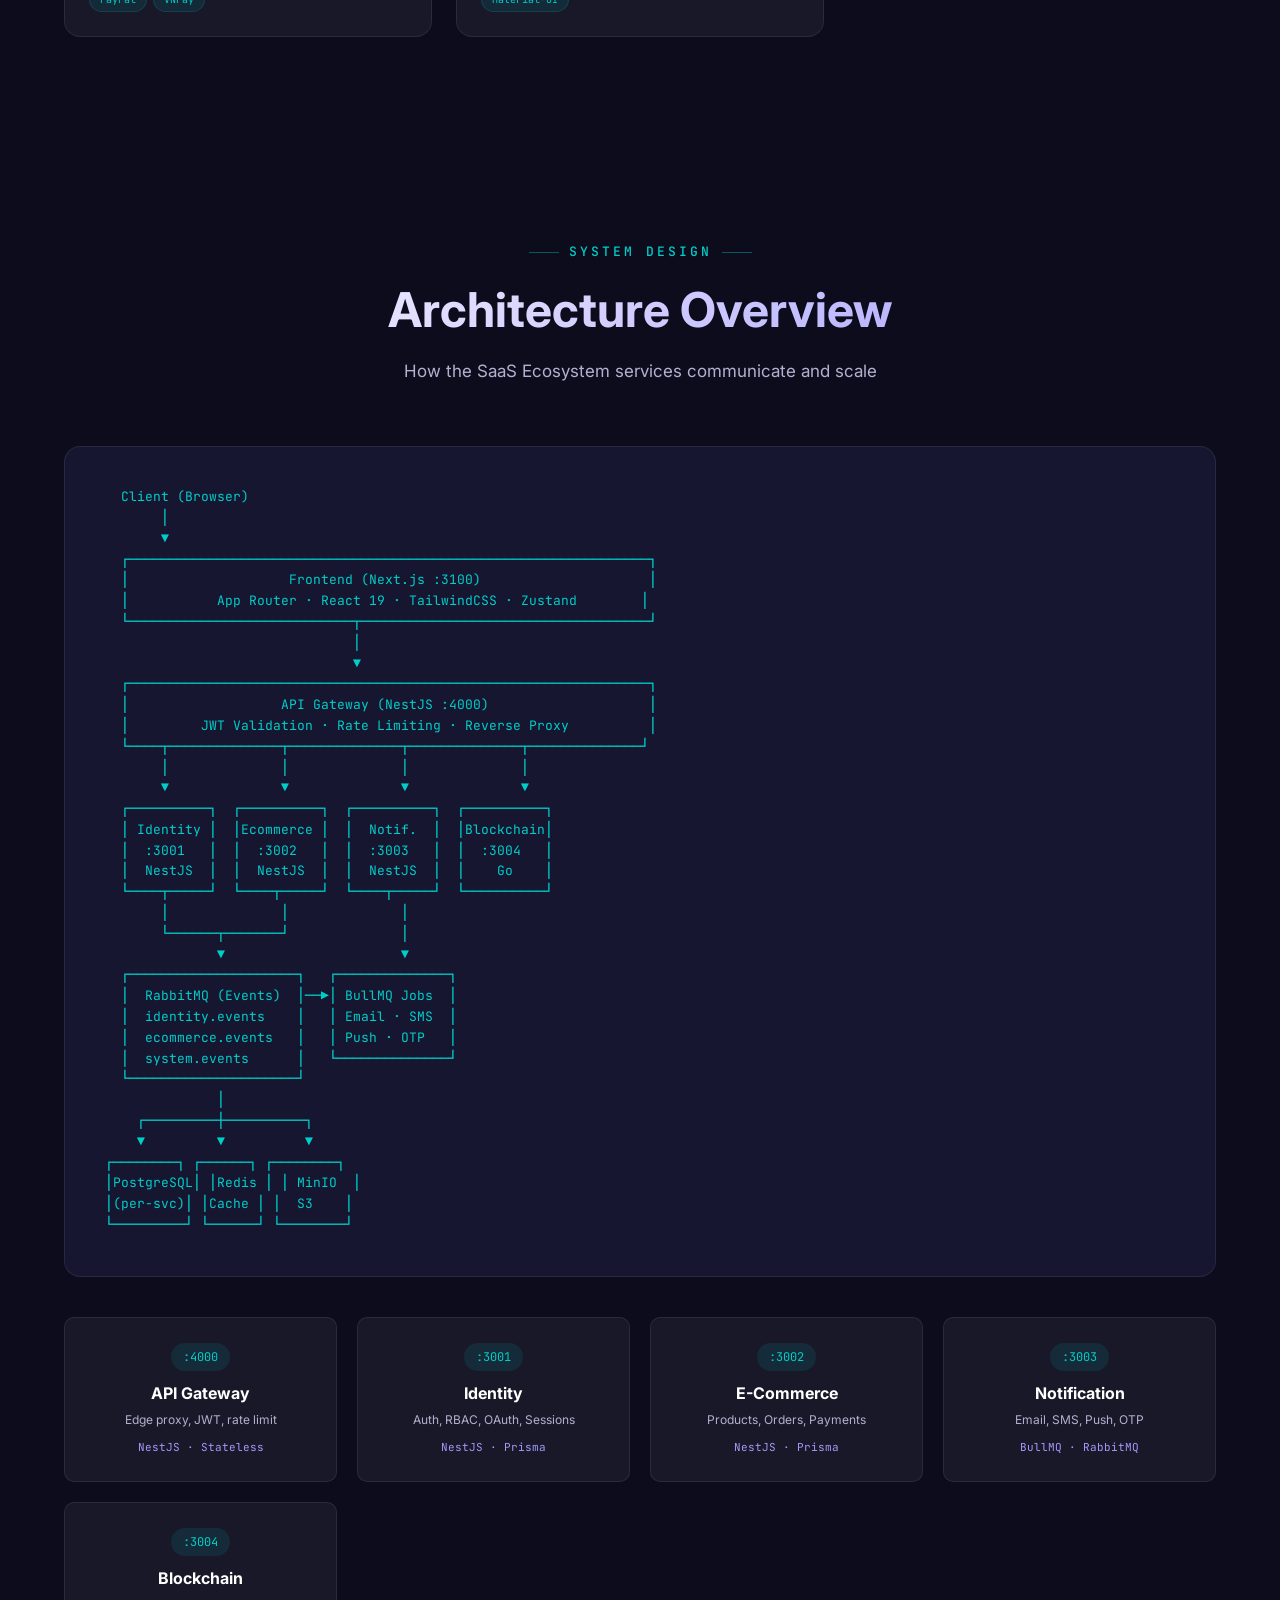
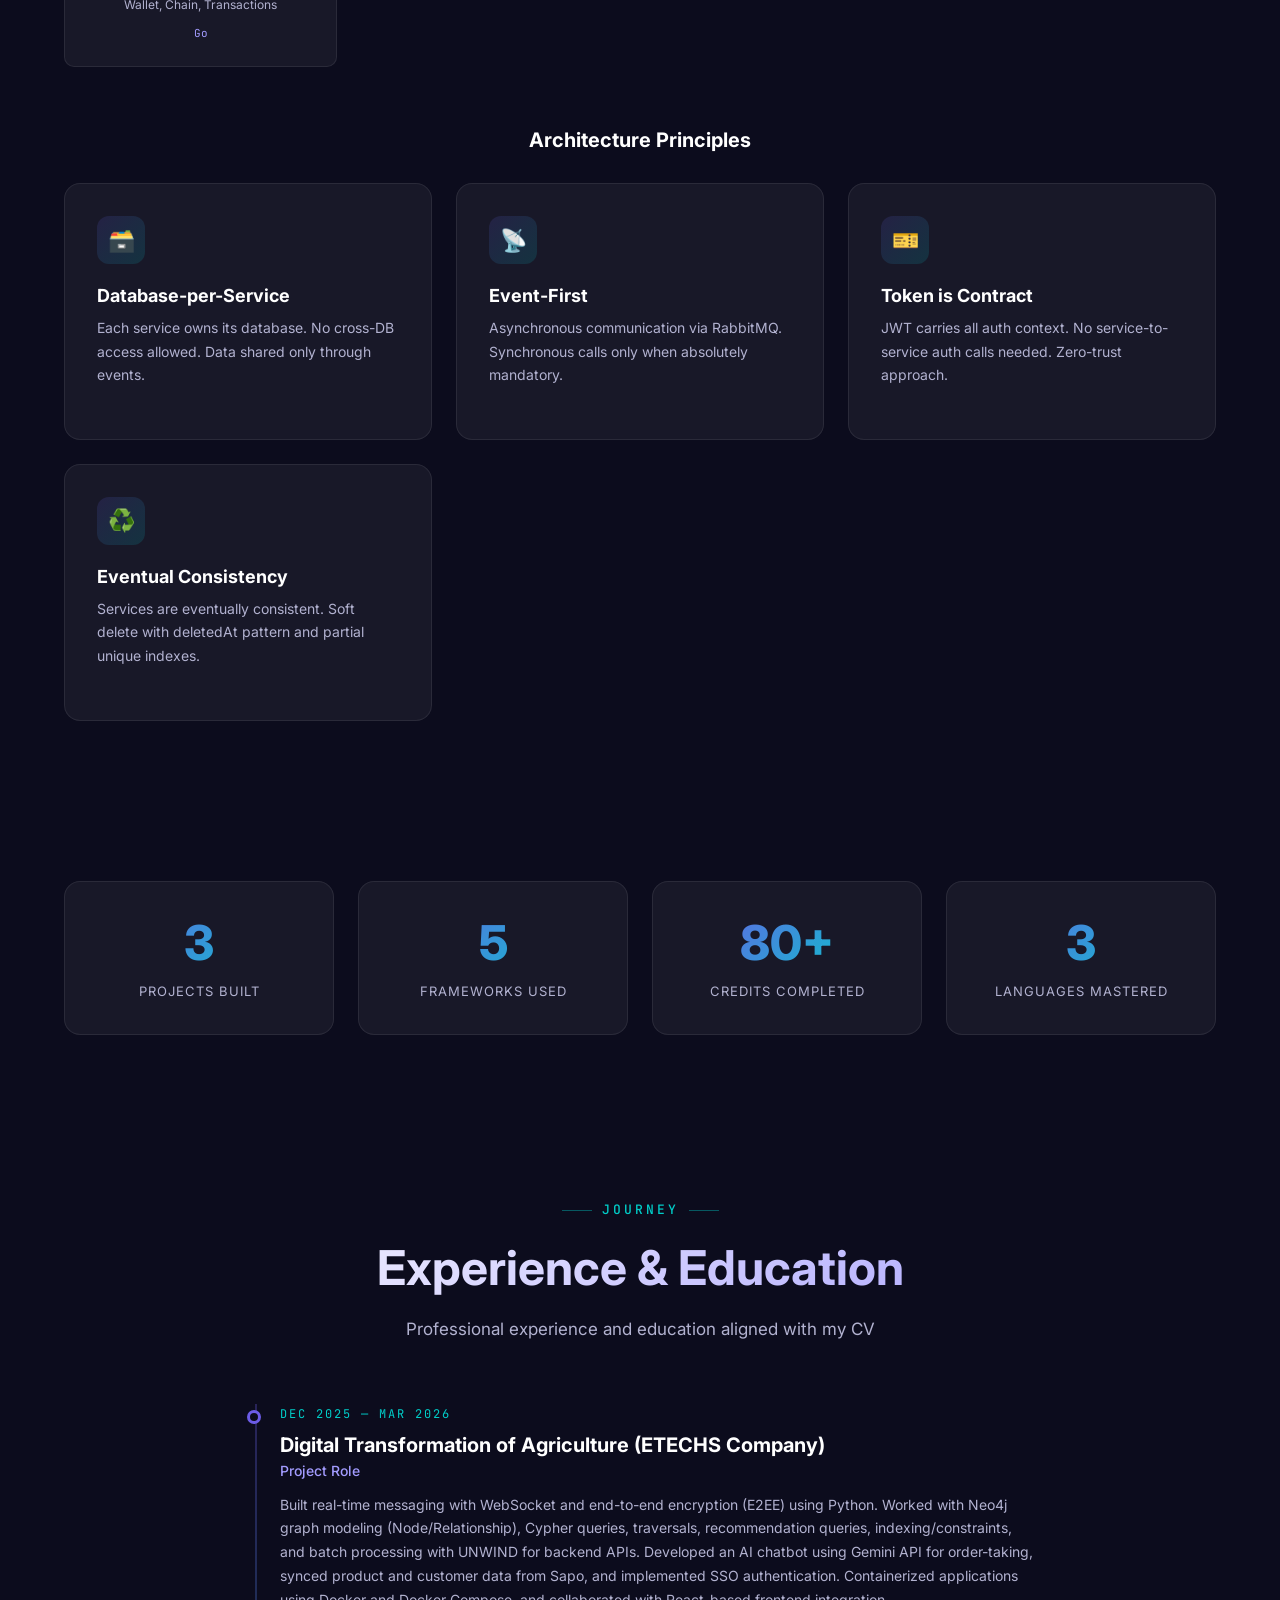
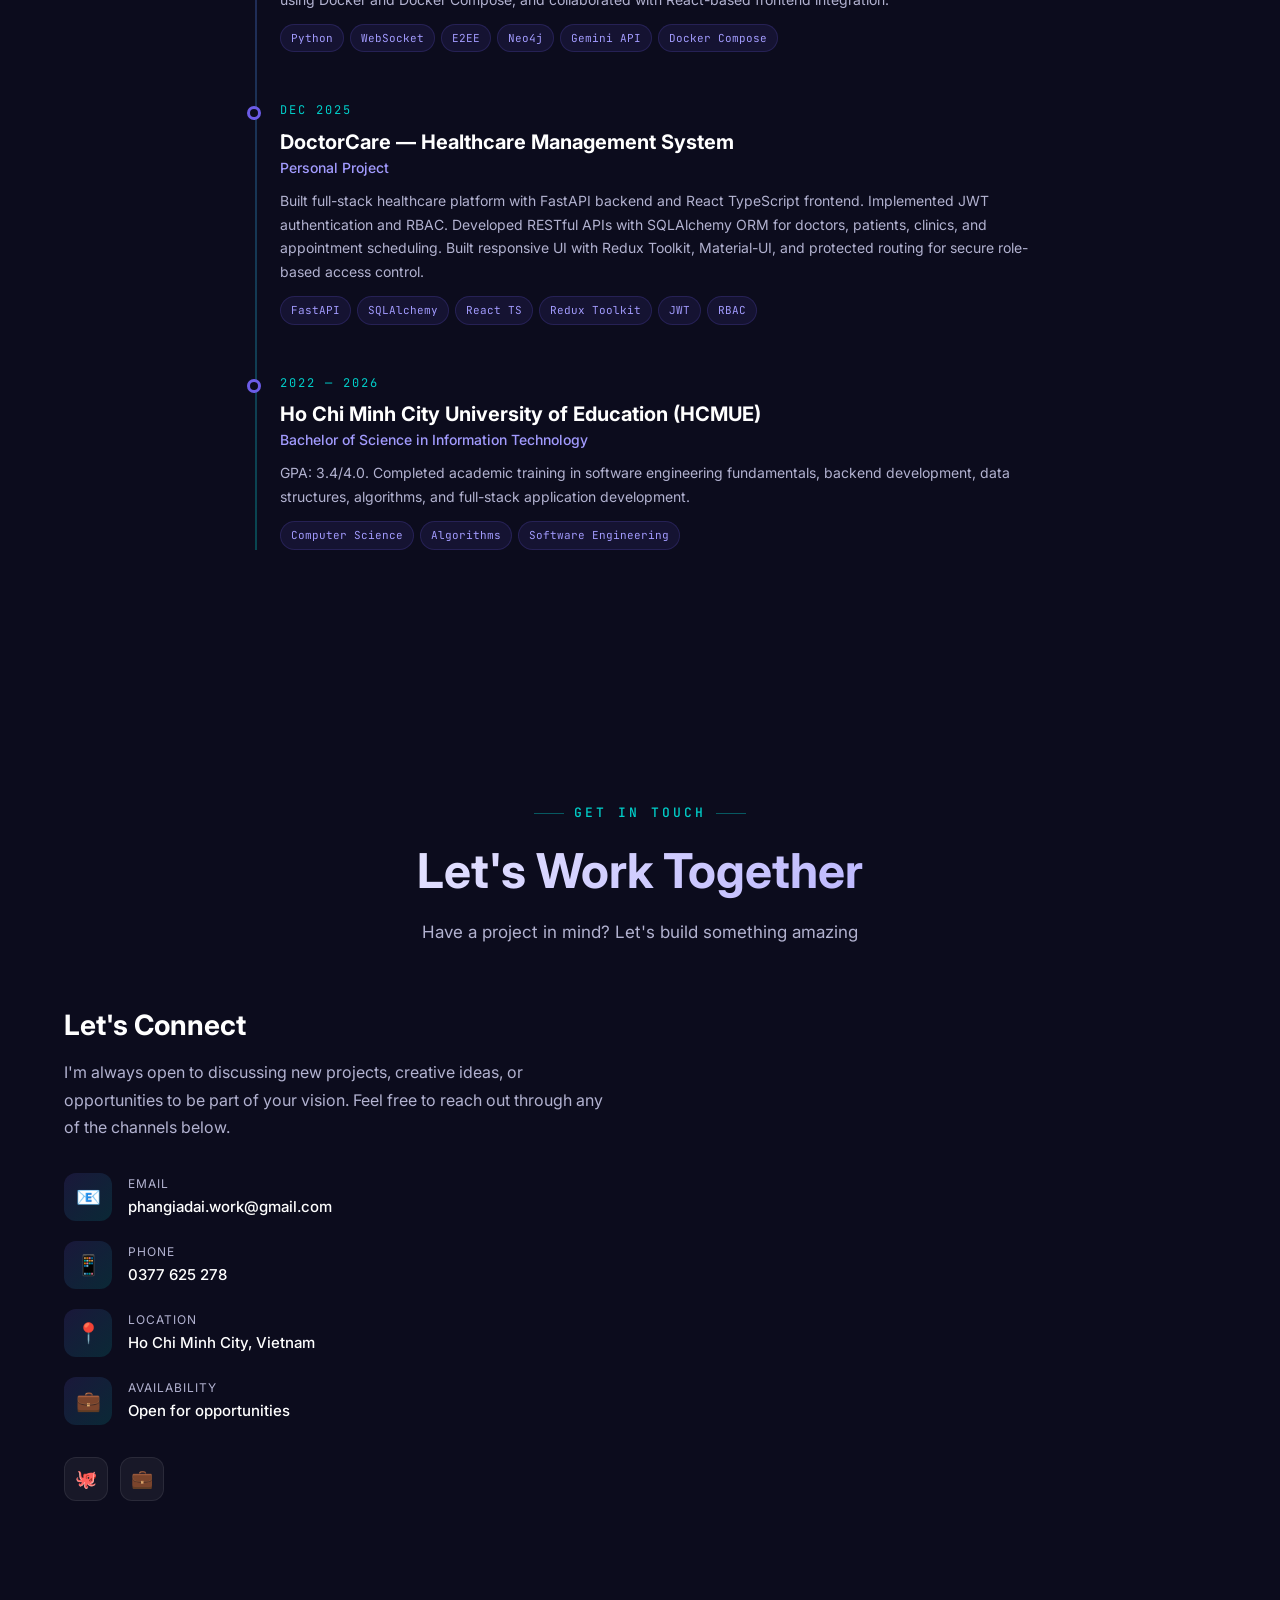
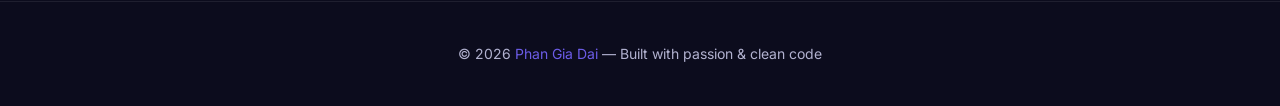
==== commit 9b2d46db: "dome" ====
--- a/index.html
+++ b/index.html
@@ -616,7 +616,7 @@
               <div class="icon">📱</div>
               <div>
                 <div class="label">Phone</div>
-                <div class="value"><a href="tel:+84375098759">0375 098 759</a></div>
+                <div class="value"><a href="tel:+84377625278">0377 625 278</a></div>
               </div>
             </div>
             <div class="contact-item">
@@ -640,7 +640,7 @@
           </div>
         </div>
 
-        <div class="contact-form fade-up">
+        <!-- <div class="contact-form fade-up">
           <form id="contactForm" onsubmit="return false;">
             <div class="form-group">
               <label for="name">Your Name</label>
@@ -662,7 +662,7 @@
               ✉ Send Message
             </button>
           </form>
-        </div>
+        </div> -->
       </div>
     </div>
   </section>
